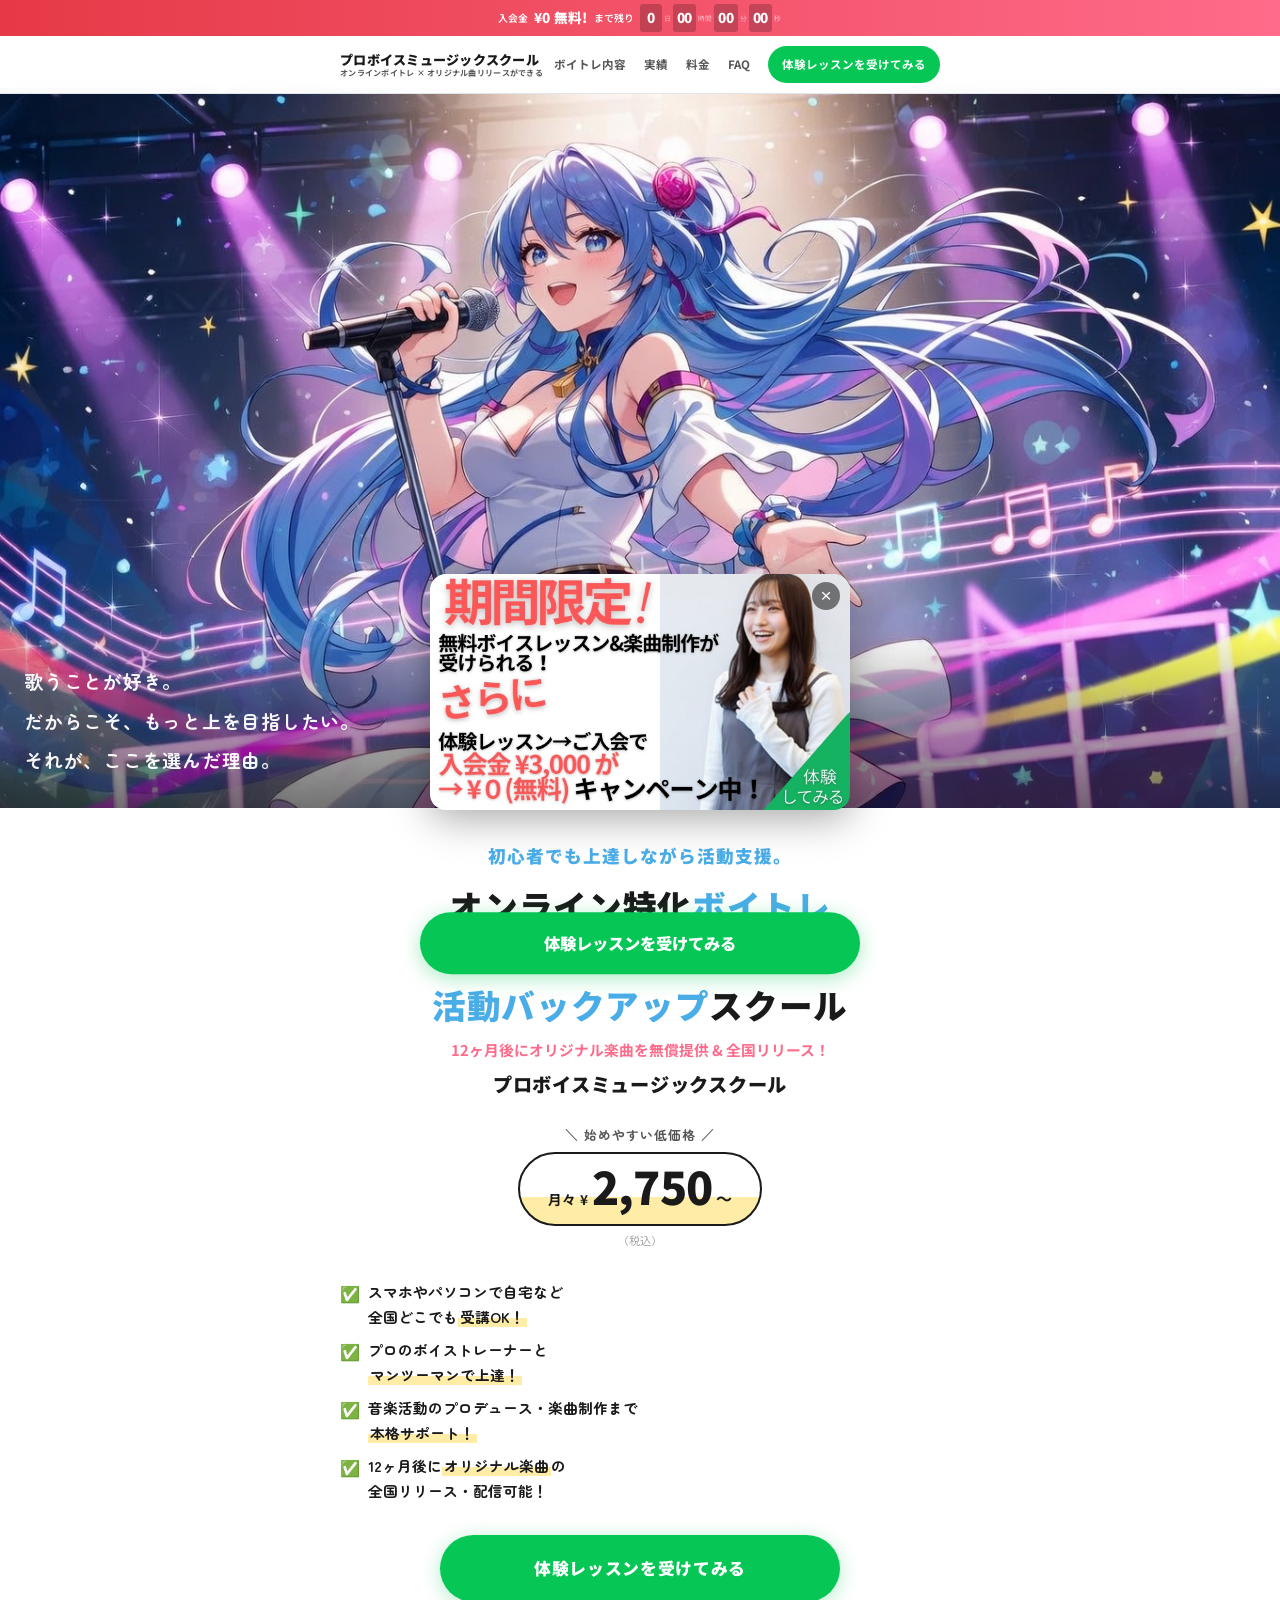
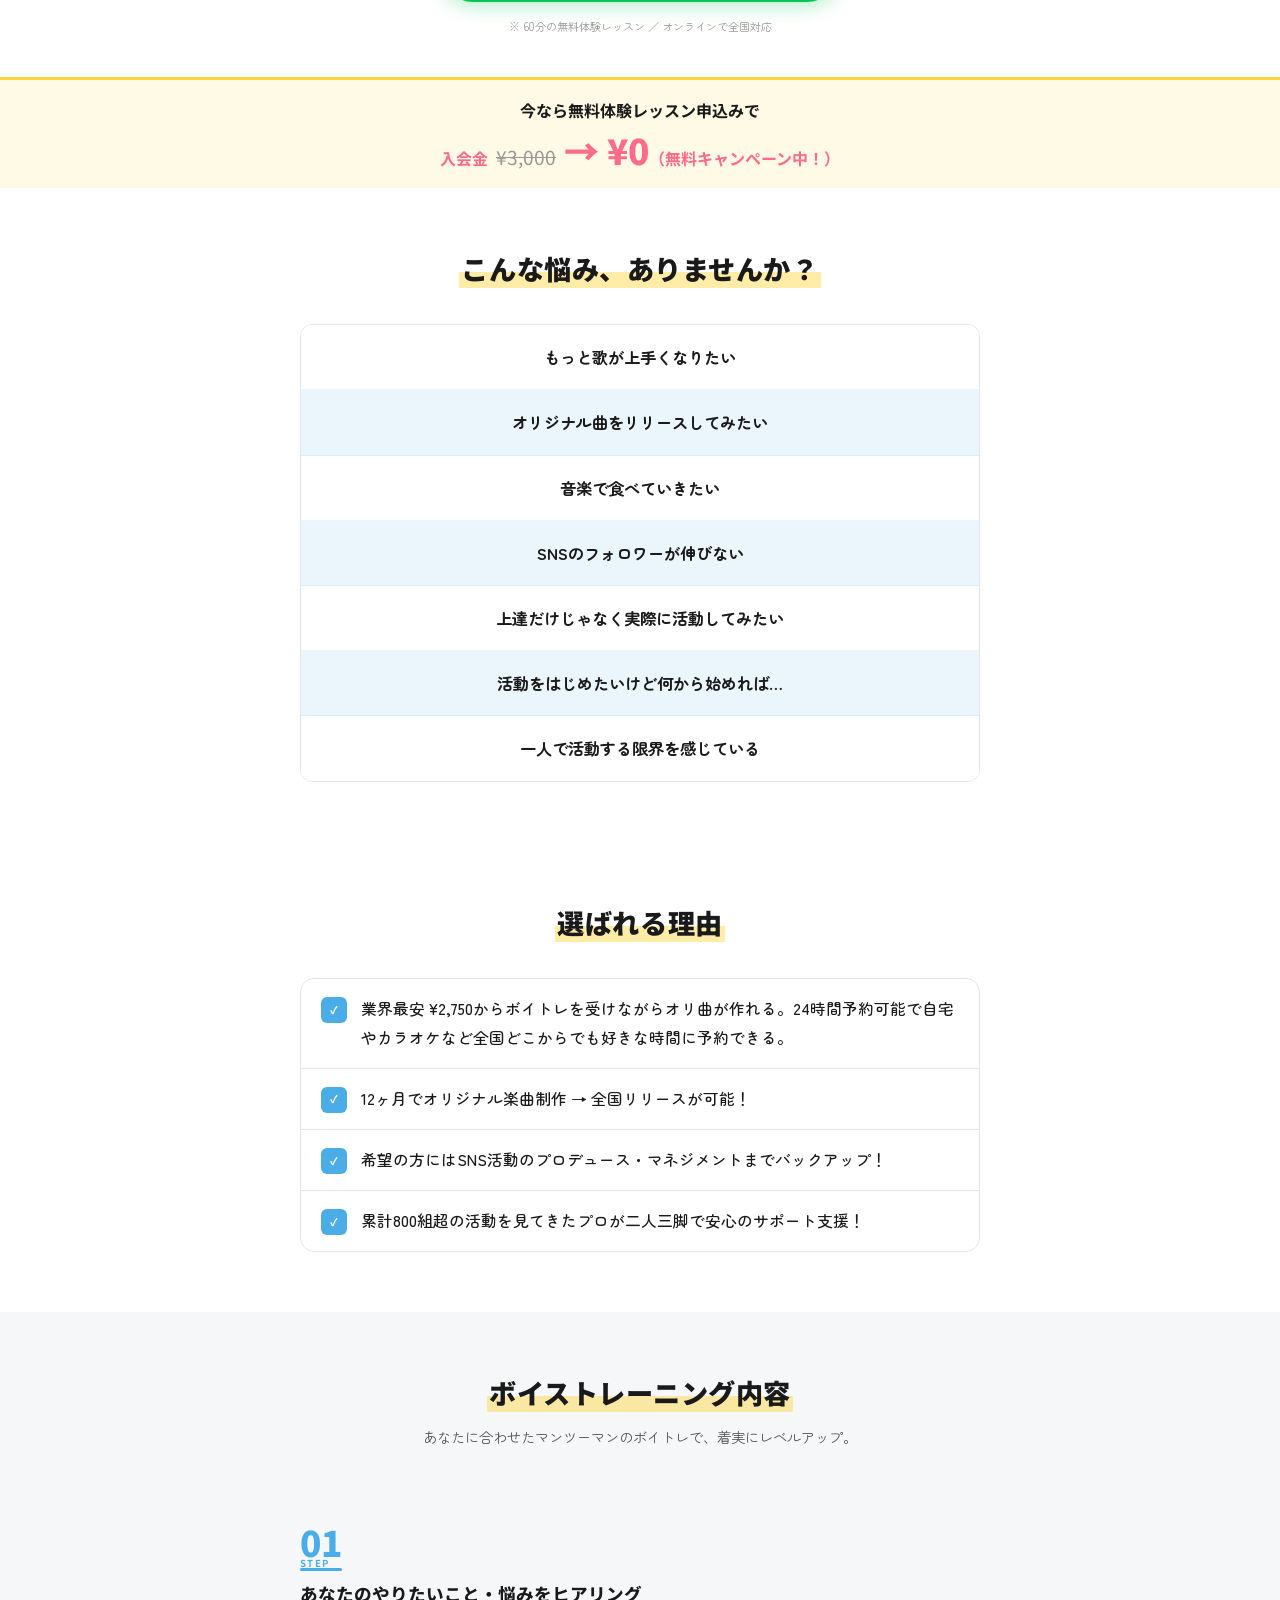
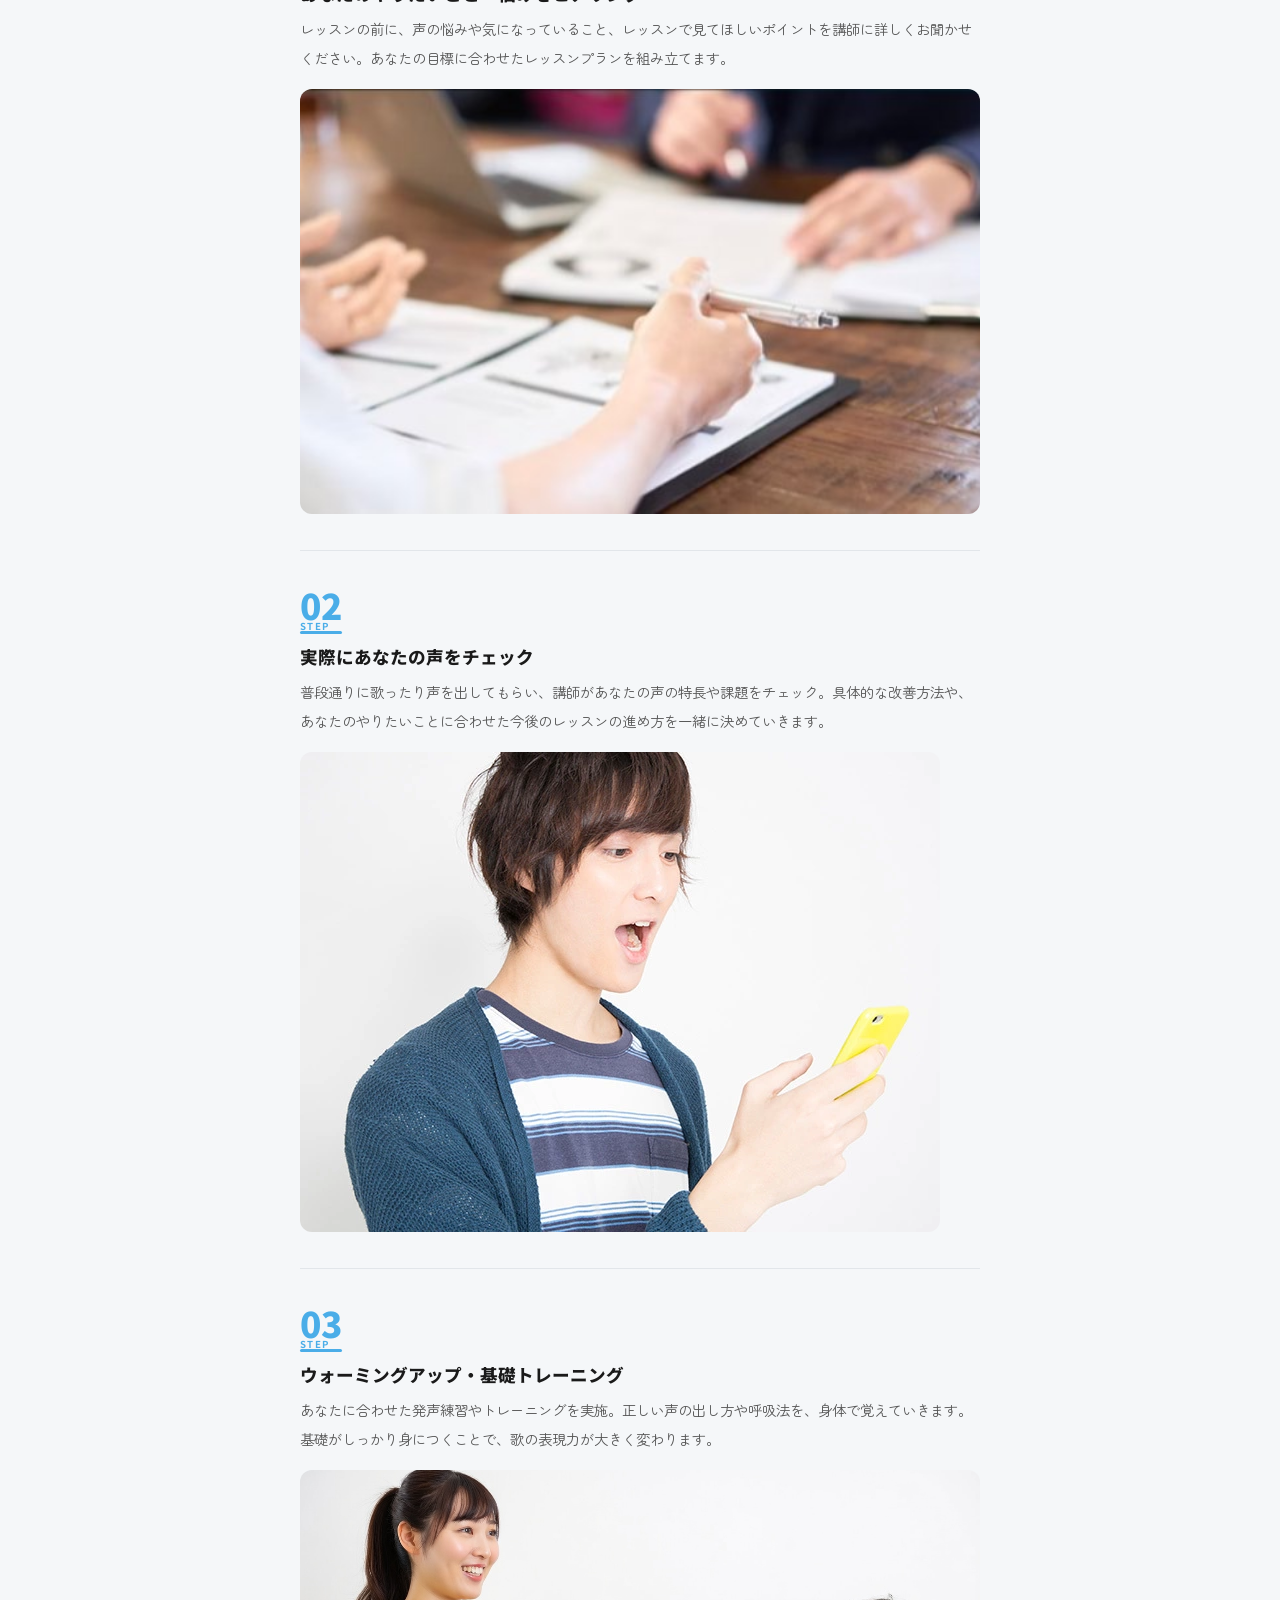
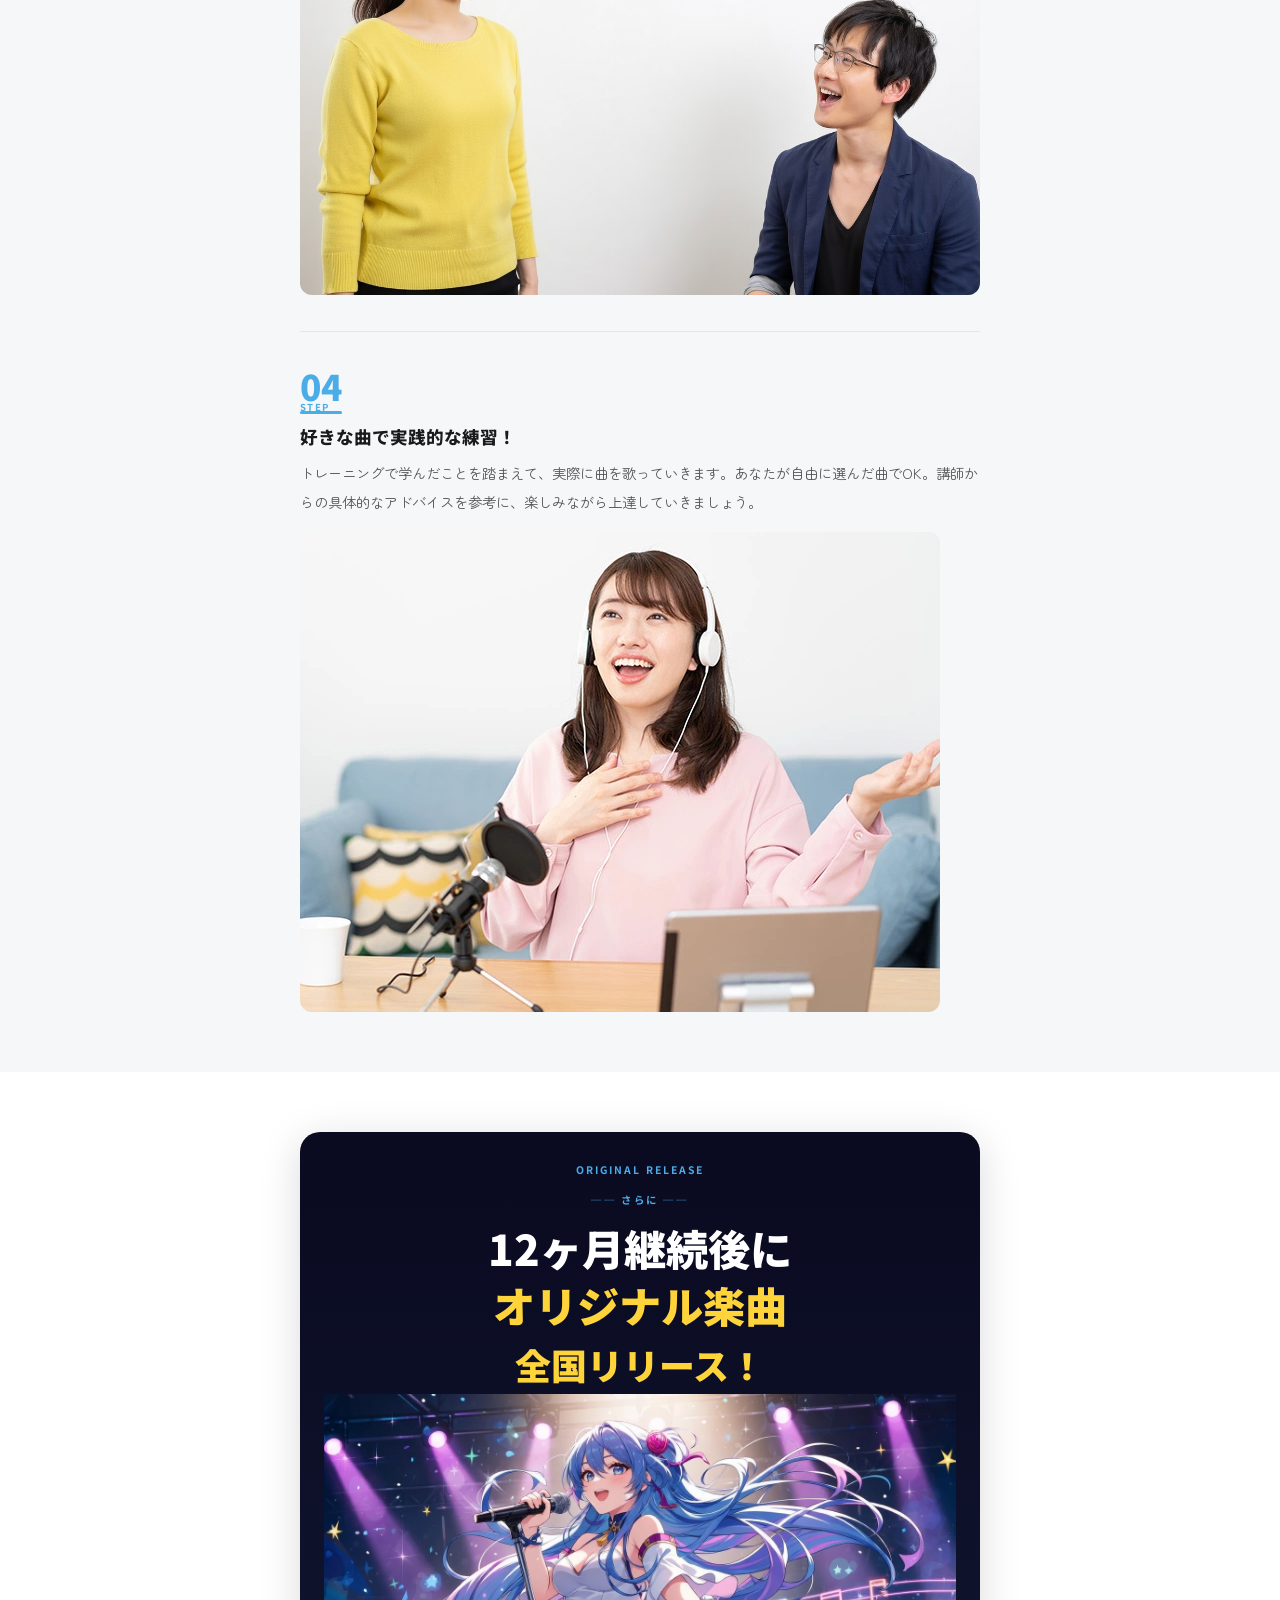
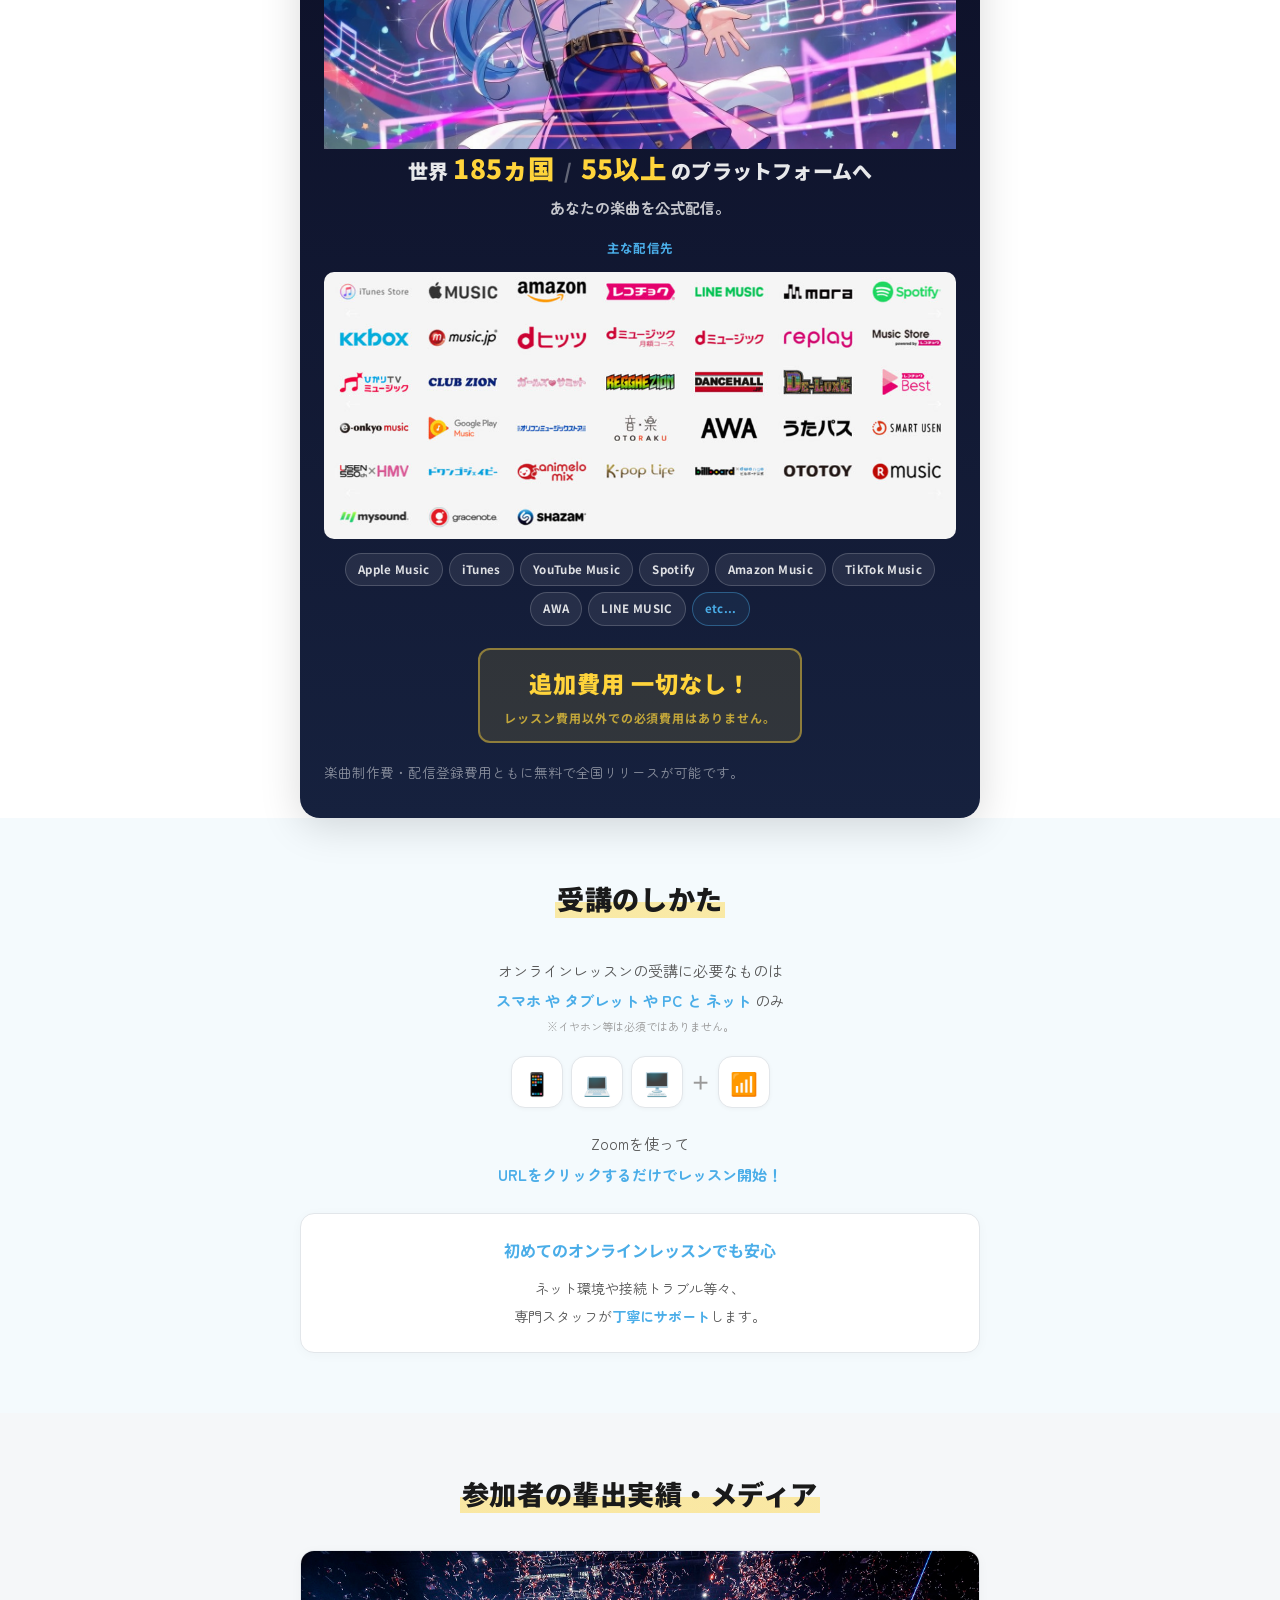
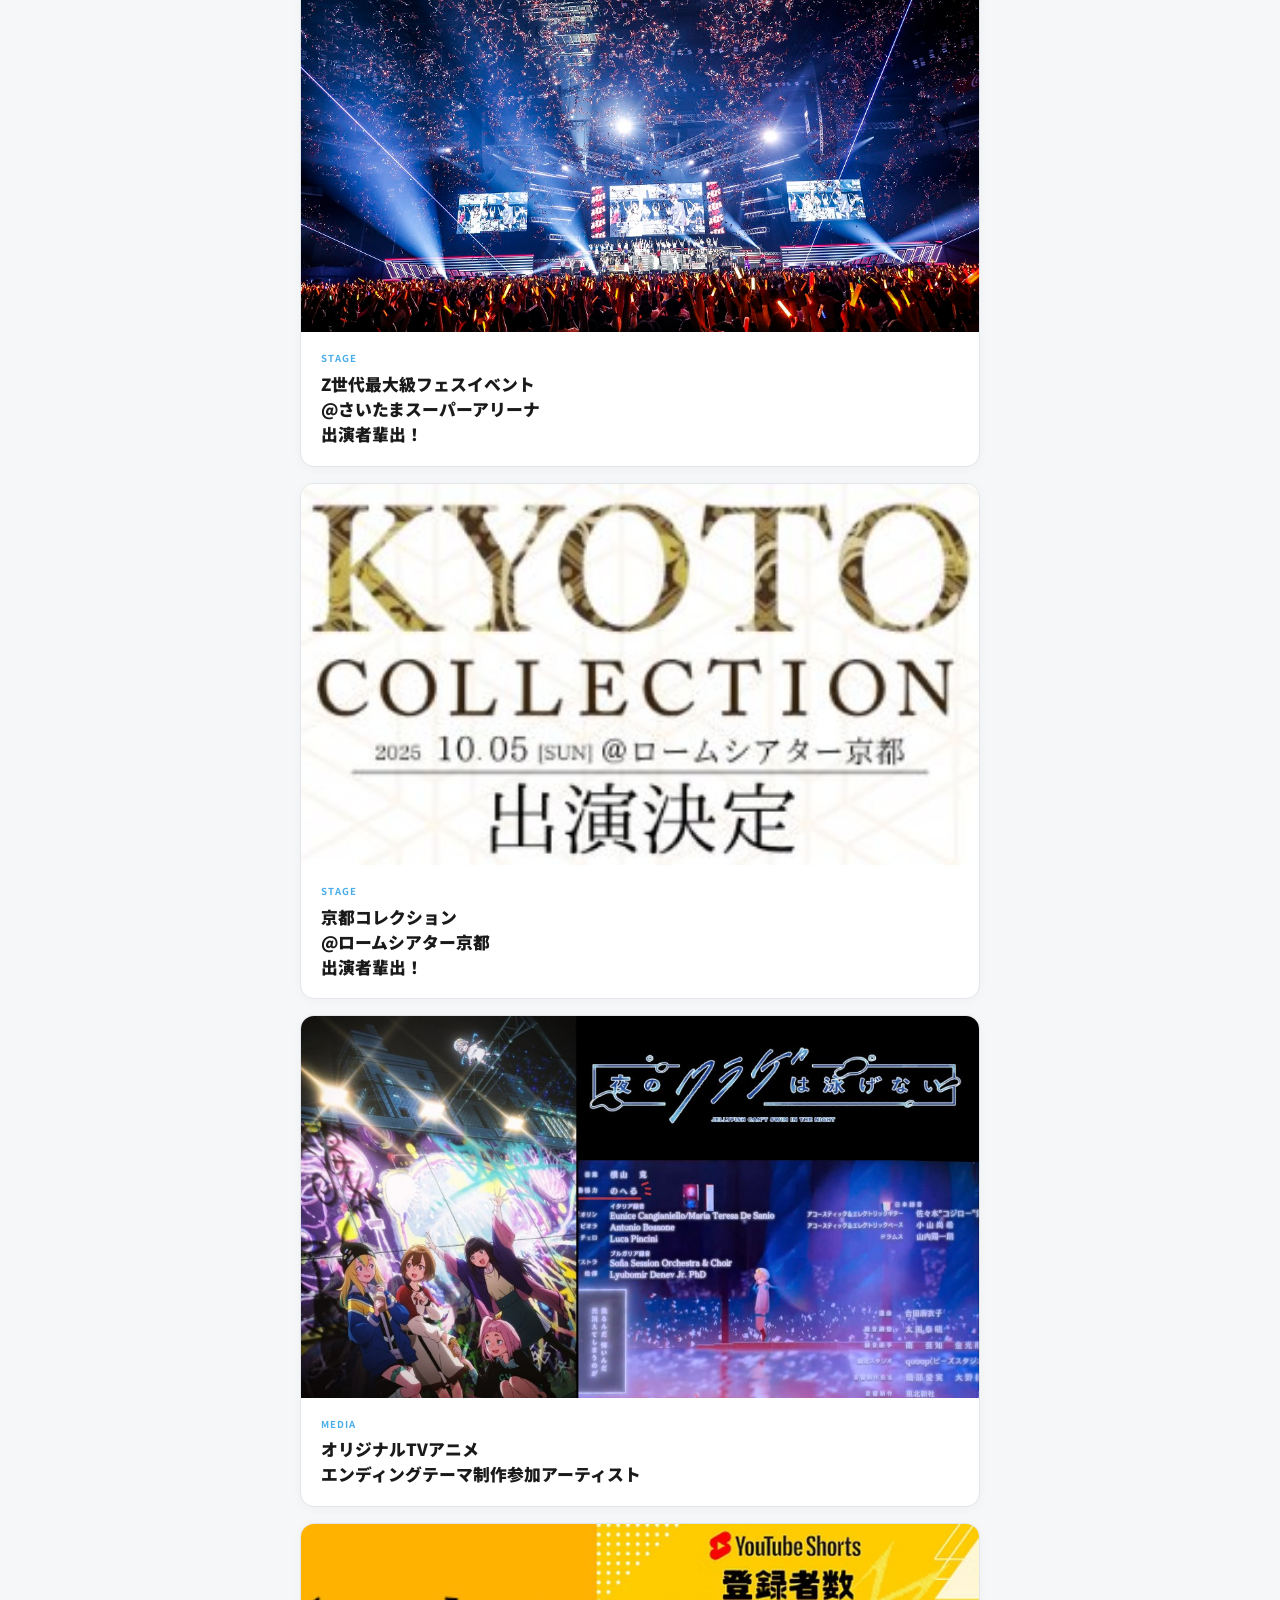
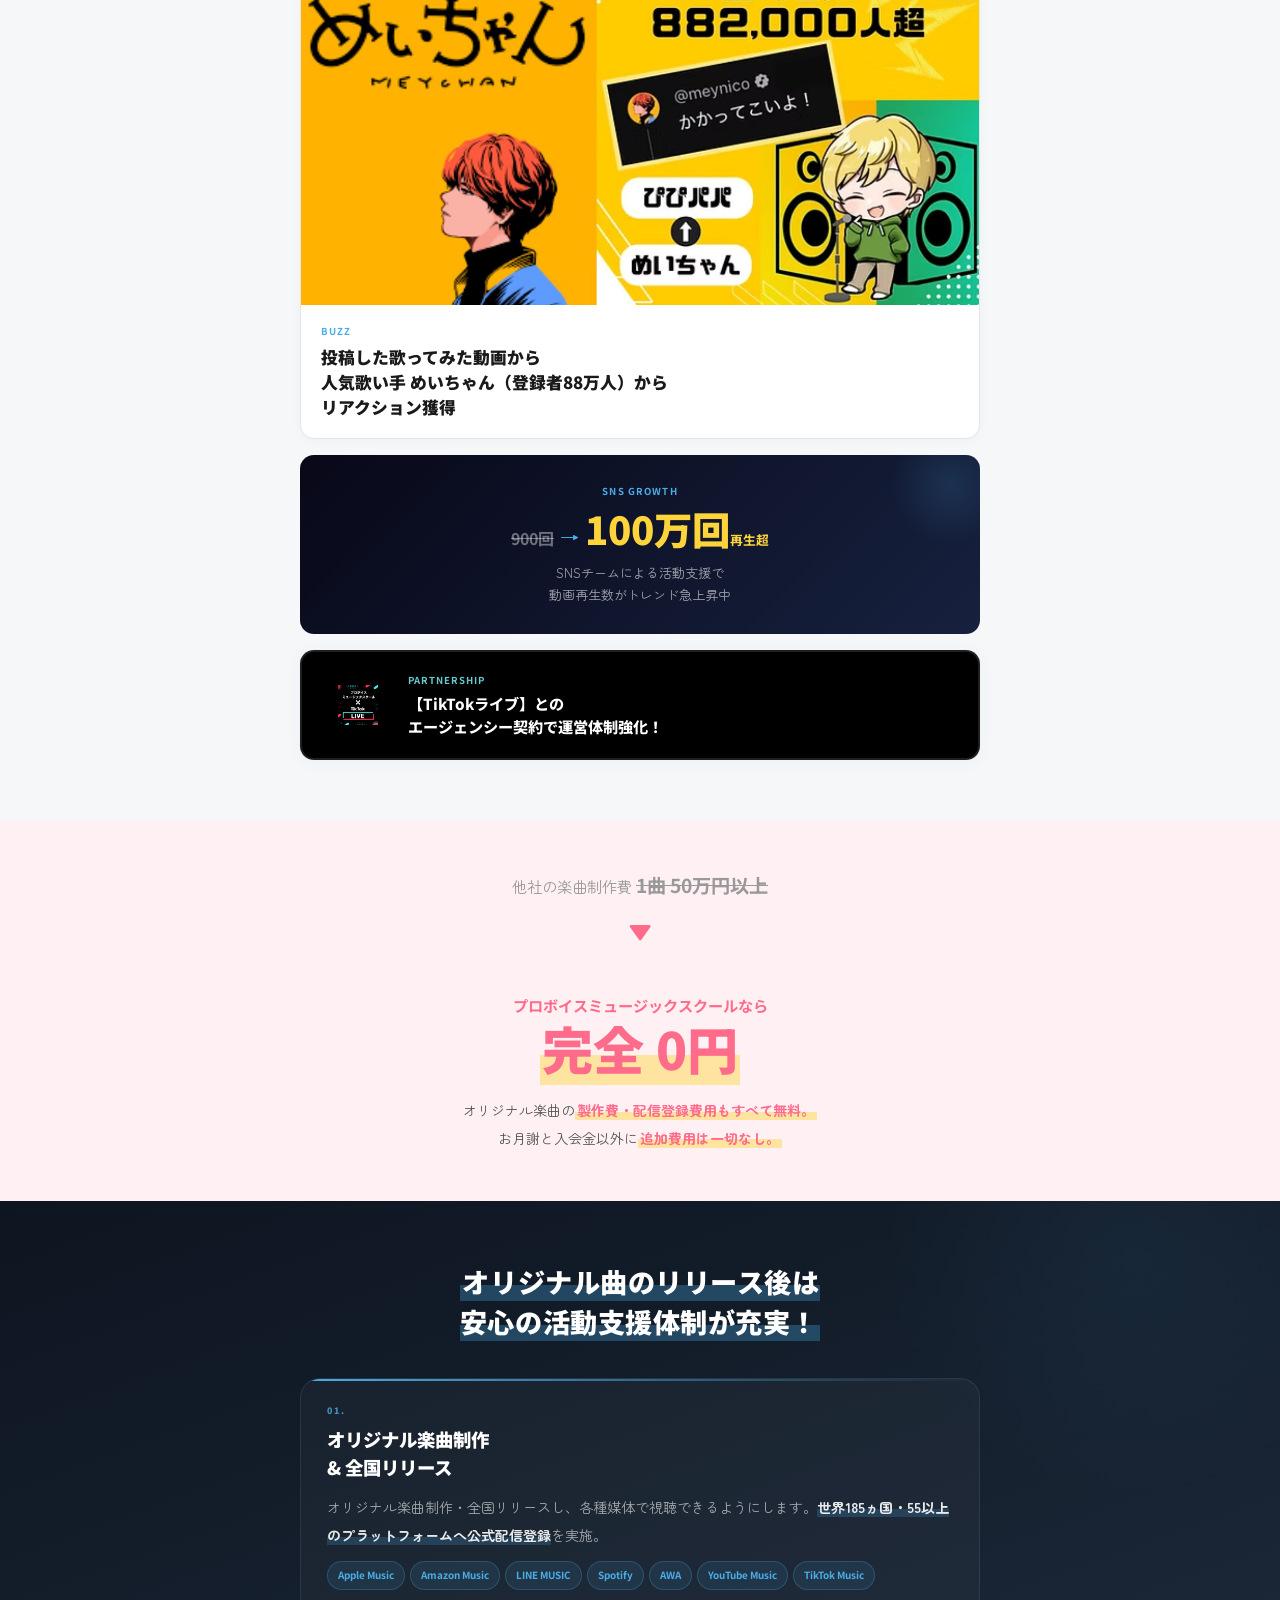
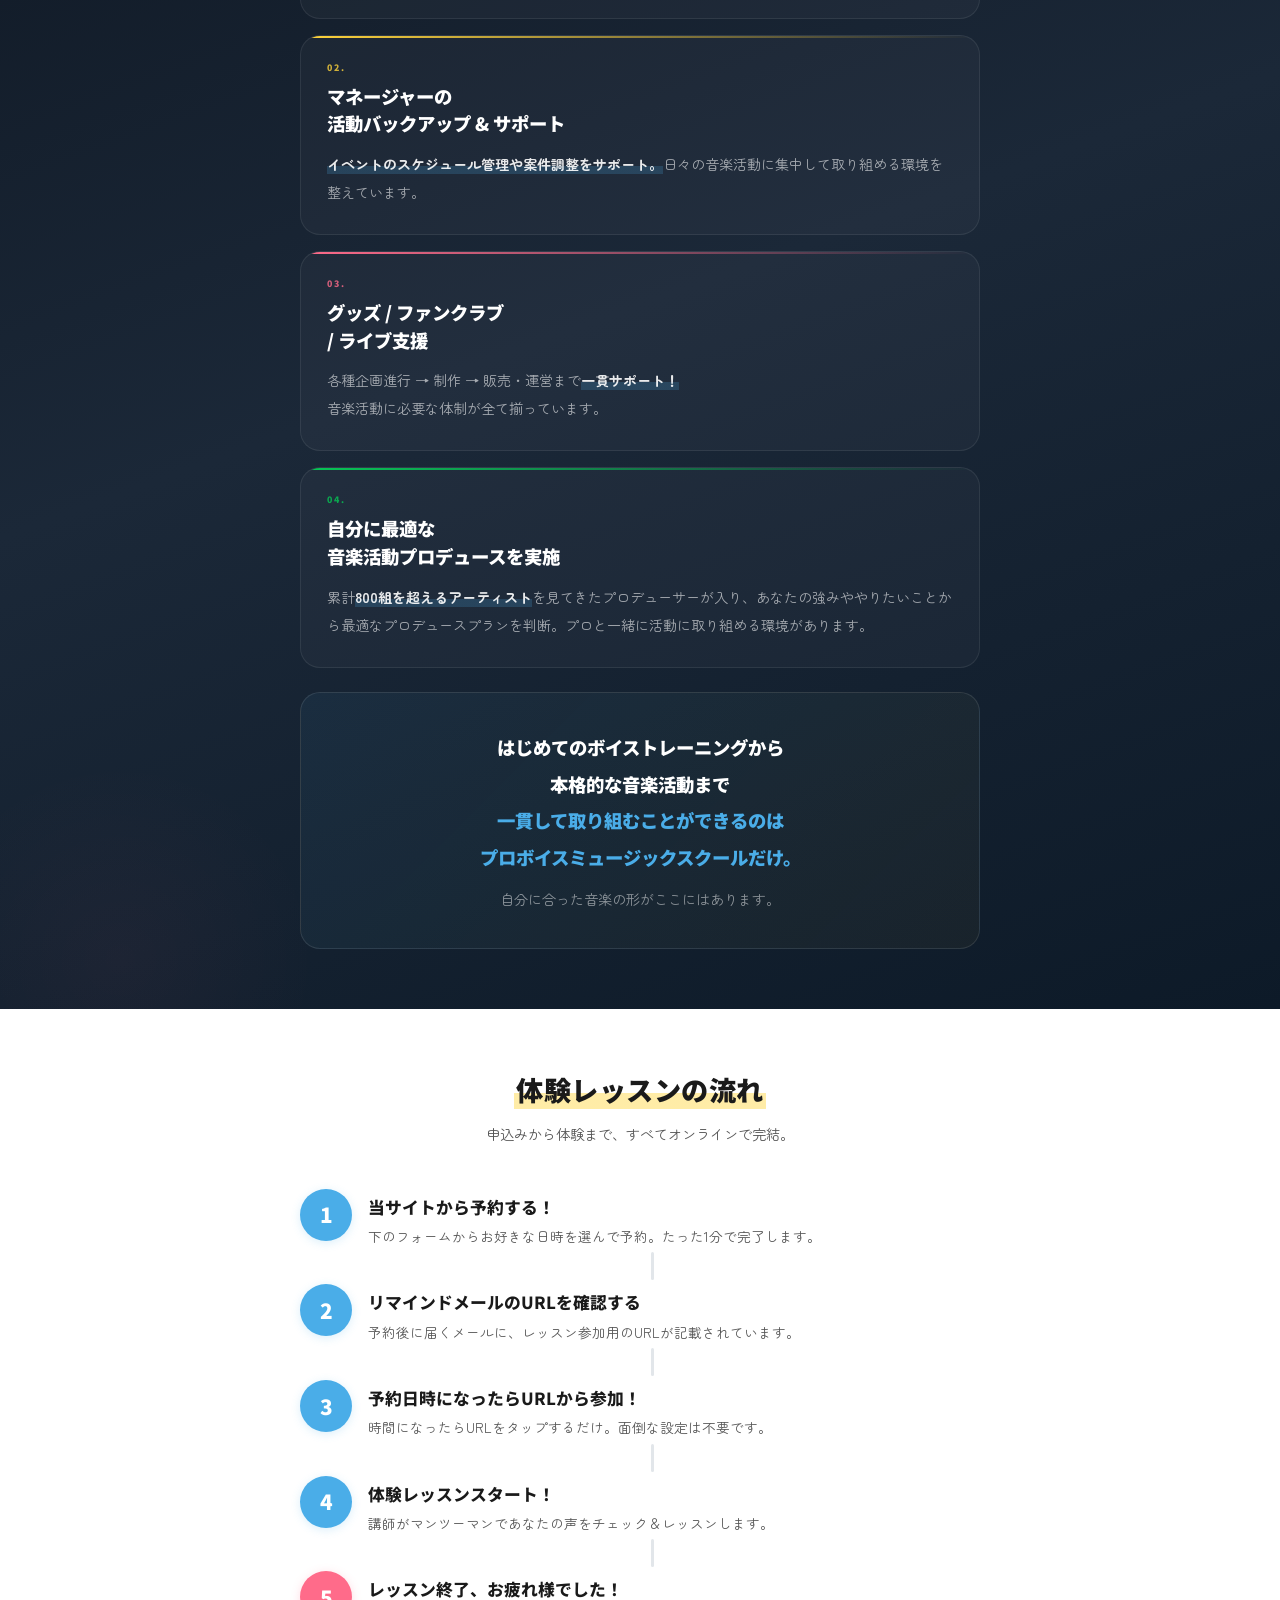
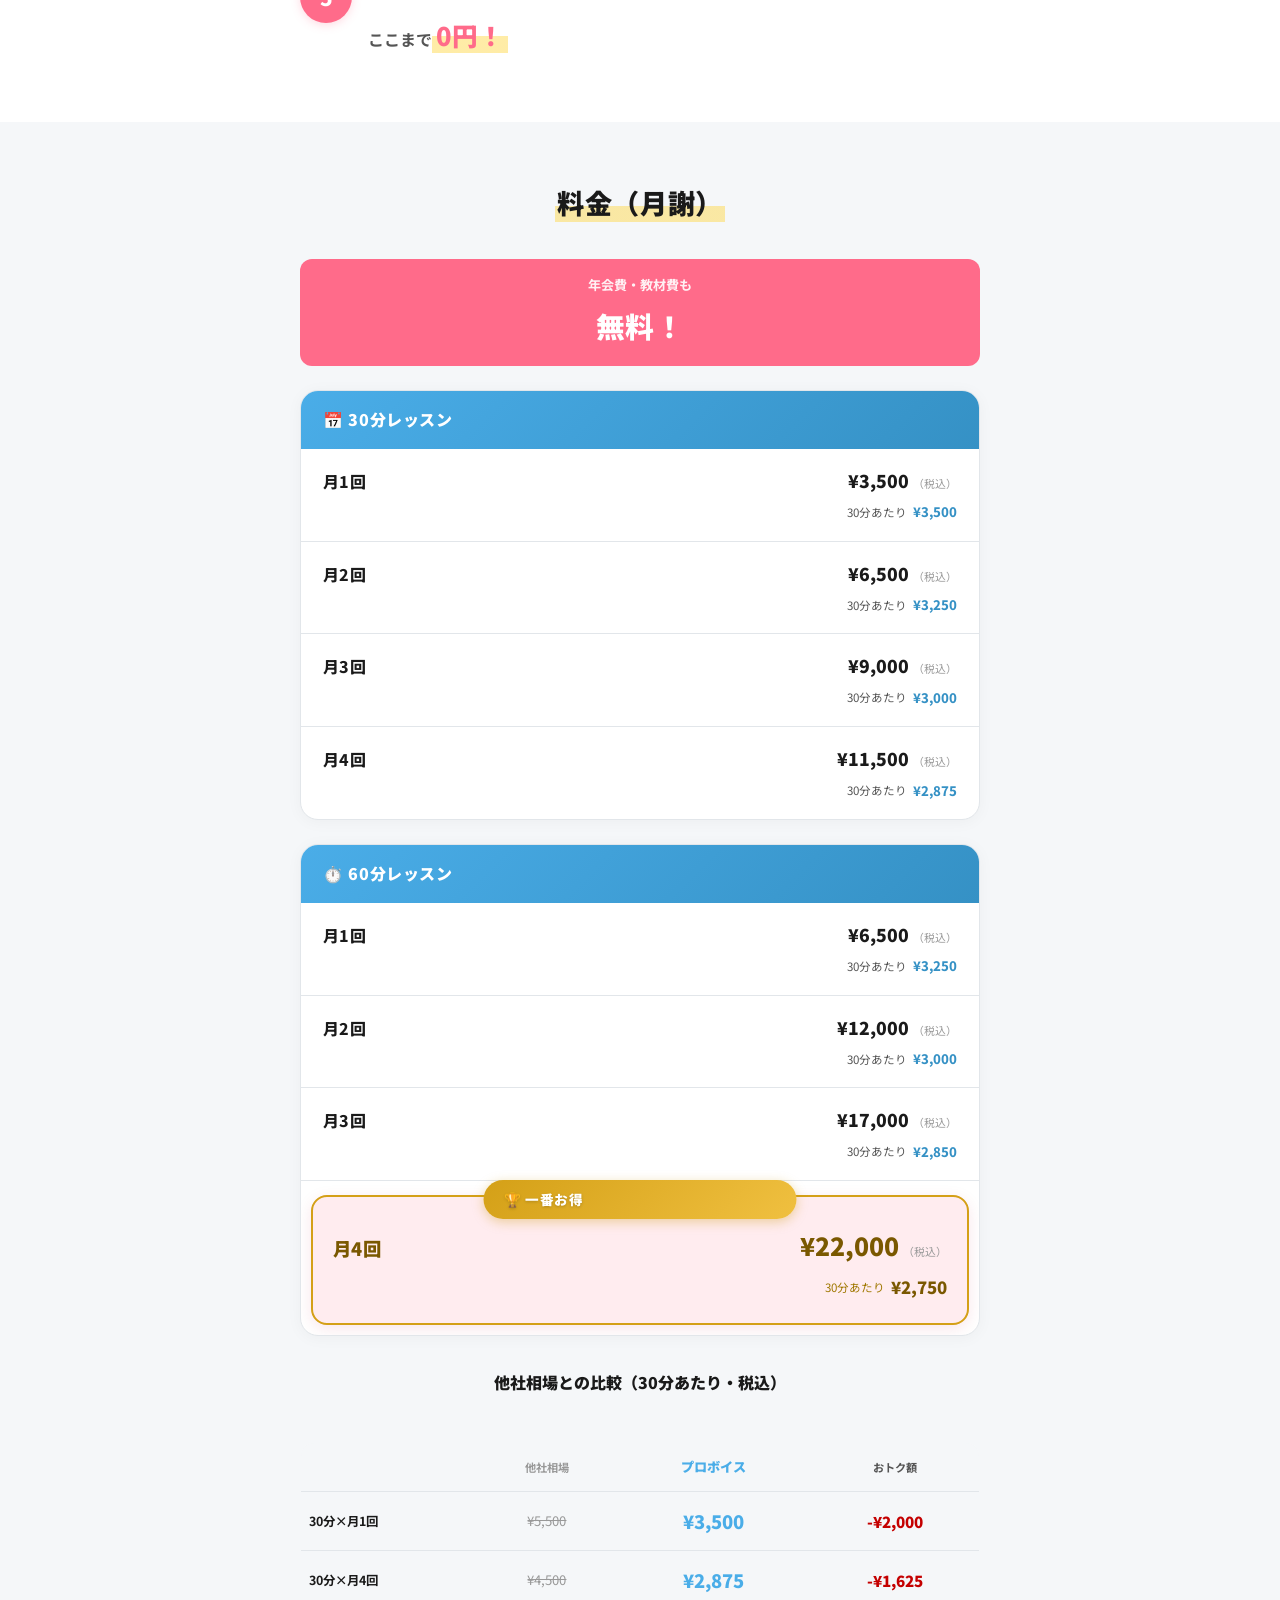
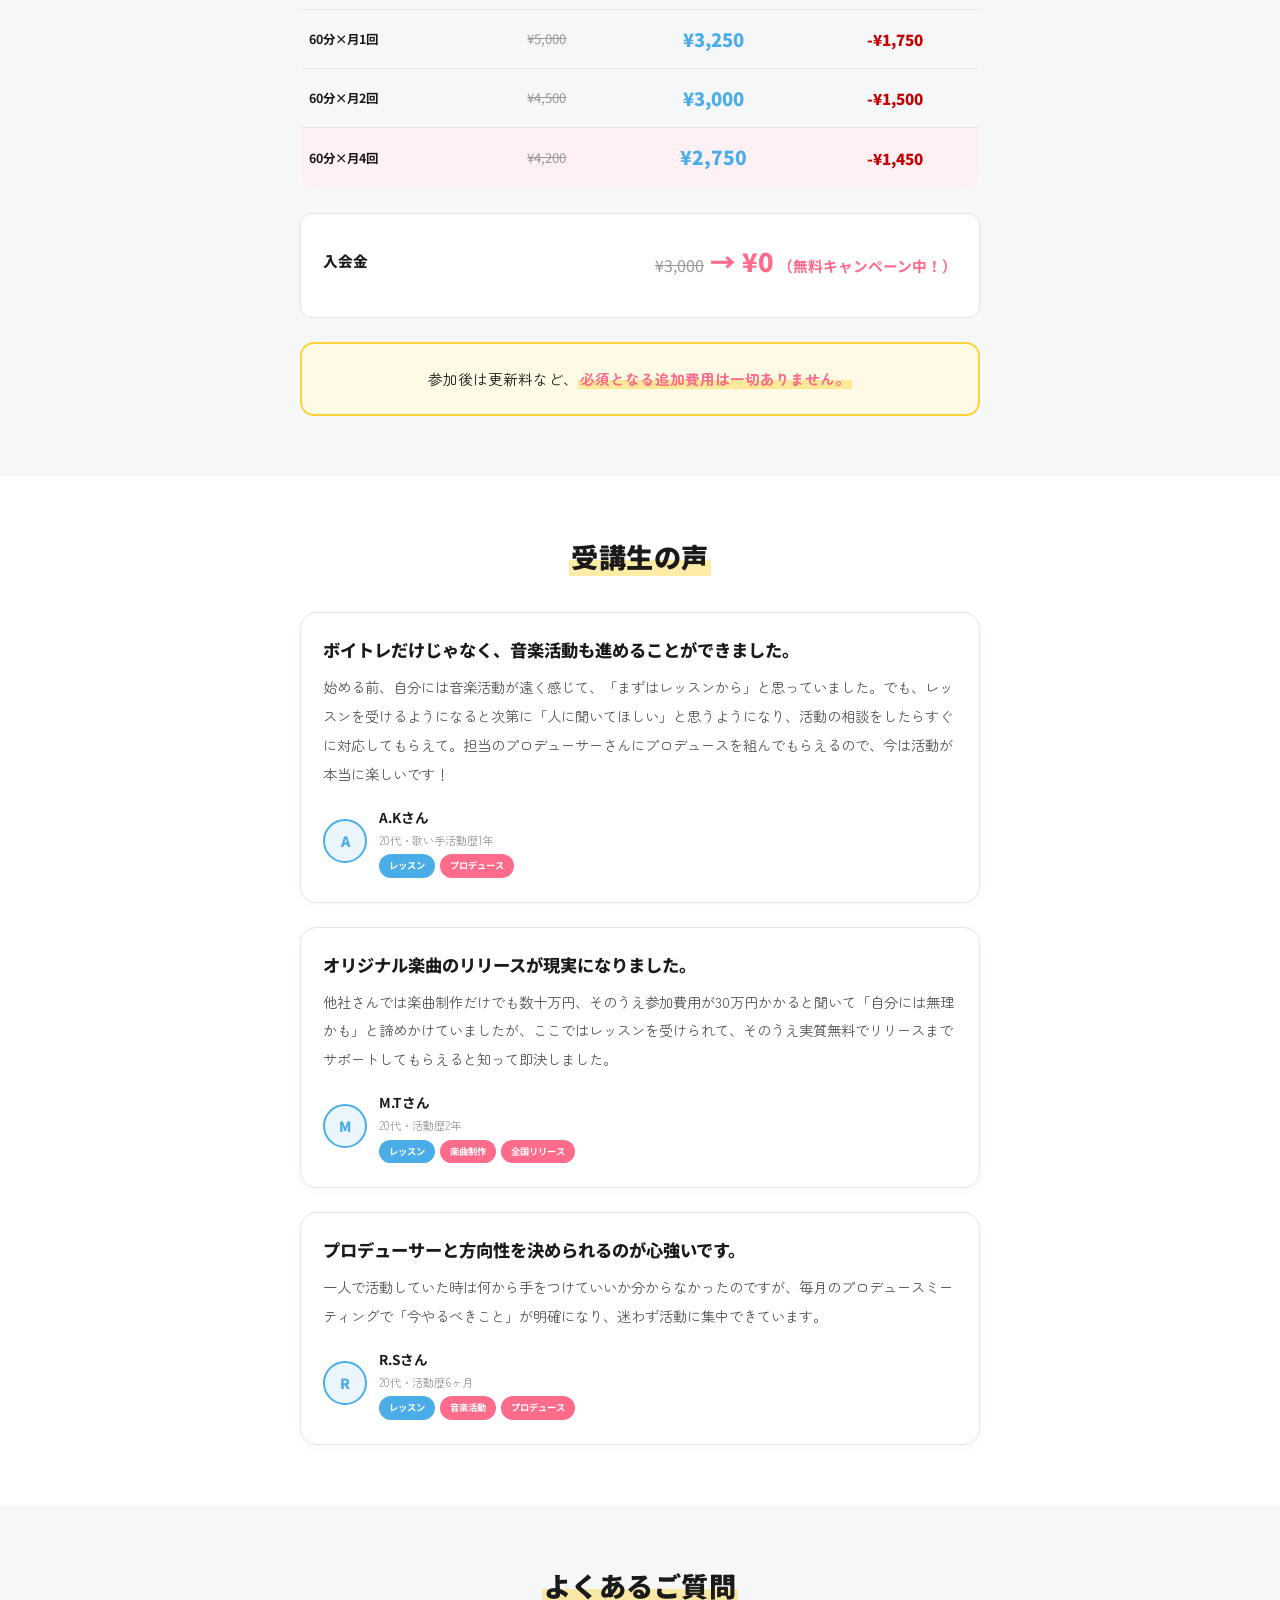
==== index.html @ def2baf7 "Merge remote-tracking branch 'origin/codex/refactor-seo-elements-in-index.html'" ====
<!DOCTYPE html>
<html lang="ja">
<head>
<meta charset="UTF-8">
<meta name="viewport" content="width=device-width, initial-scale=1.0">
<title>安心のオンライン特化ボイトレ｜プロボイスミュージックスクール【業界最安2,750円〜・無料オリジナル楽曲リリース】</title>
<meta name="description" content="業界最安 ¥2,750からボイトレを受けながらオリ曲が作れる。24時間予約可能で自宅やカラオケなど全国どこからでも好きな時間に予約できる。">
<link rel="canonical" href="https://www.provoicemusicschool.com/">
<link rel="icon" href="img/favicon.svg" type="image/svg+xml">
<meta property="og:type" content="website">
<meta property="og:locale" content="ja_JP">
<meta property="og:site_name" content="プロボイスミュージックスクール">
<meta property="og:title" content="安心のオンライン特化ボイトレスクール｜プロボイスミュージックスクール">
<meta property="og:description" content="業界最安の2,750円〜・入会金0円。今ならオリジナル楽曲を世界185ヵ国へ配信可能。初心者からプロ志向まで対応するボイトレスクール。">
<meta property="og:url" content="https://www.provoicemusicschool.com/">
<meta property="og:image" content="https://www.provoicemusicschool.com/img/hero.jpg">
<meta property="og:image:alt" content="プロボイスミュージックスクールのオンラインレッスン紹介画像">
<meta name="twitter:card" content="summary_large_image">
<meta name="twitter:title" content="安心のオンライン特化ボイトレスクール｜プロボイスミュージックスクール">
<meta name="twitter:description" content="業界最安の2,750円〜・入会金0円。今ならオリジナル楽曲を世界185ヵ国へ配信可能。初心者からプロ志向まで対応するボイトレスクール。">
<meta name="twitter:image" content="https://www.provoicemusicschool.com/img/hero.jpg">
<script type="application/ld+json">{"@context":"https://schema.org","@type":"MusicSchool","name":"プロボイスミュージックスクール","url":"https://www.provoicemusicschool.com/","description":"全国どこからでも受講できるオンライン特化型ボイトレ・ミュージックスクール。","areaServed":"JP","inLanguage":"ja","offers":{"@type":"Offer","price":"2750","priceCurrency":"JPY"}}</script>
<link rel="preconnect" href="https://fonts.googleapis.com">
<link rel="preconnect" href="https://fonts.gstatic.com" crossorigin>
<link href="https://fonts.googleapis.com/css2?family=Noto+Sans+JP:wght@400;500;700;900&family=Zen+Maru+Gothic:wght@400;500;700;900&display=swap" rel="stylesheet">
<link rel="stylesheet" href="css/style.css">
<!-- Google tag (gtag.js) -->
<script async src="https://www.googletagmanager.com/gtag/js?id=AW-18072521835"></script>
<script>
  window.dataLayer = window.dataLayer || [];
  function gtag(){dataLayer.push(arguments);}
  gtag('js', new Date());
  gtag('config', 'AW-18072521835');
  gtag('config', 'G-NZ80MQDYLY');
</script>
</head>
<body>

<!-- Countdown -->
<div class="cd" id="cdBar">
  <span class="cd-label">入会金</span>
  <span class="cd-free">¥0 無料!</span>
  <span class="cd-label">まで残り</span>
  <div class="cd-nums">
    <span class="cd-n" id="cdD">--</span><span class="cd-u">日</span>
    <span class="cd-n" id="cdH">--</span><span class="cd-u">時間</span>
    <span class="cd-n" id="cdM">--</span><span class="cd-u">分</span>
    <span class="cd-n" id="cdS">--</span><span class="cd-u">秒</span>
  </div>
</div>

<header class="hd" id="hd">
  <div class="hd-in">
    <a href="#" class="logo">プロボイスミュージックスクール<small><strong>オンラインボイトレ × オリジナル曲リリースができる</strong></small></a>
    <!-- PC nav -->
    <nav class="pc-nav">
      <a href="#voicetraining">ボイトレ内容</a>
      <a href="#achievements">実績</a>
      <a href="#pricing">料金</a>
      <a href="#faq">FAQ</a>
      <a href="#contact" class="hd-cta">体験レッスンを受けてみる</a>
    </nav>
    <!-- Hamburger -->
    <button class="hb-btn" id="hbBtn" aria-label="メニュー">
      <span></span><span></span><span></span>
    </button>
  </div>
  <!-- SP nav drawer -->
  <div class="sp-nav" id="spNav">
    <a href="#voicetraining" class="sp-nav-item">🎤 ボイトレ内容</a>
    <a href="#achievements" class="sp-nav-item">🏆 輩出実績</a>
    <a href="#pricing" class="sp-nav-item">💴 料金プラン</a>
    <a href="#voices" class="sp-nav-item">💬 受講生の声</a>
    <a href="#faq" class="sp-nav-item">❓ よくある質問</a>
    <a href="contact.html" class="sp-nav-item">📩 お問い合わせ</a>
    <a href="#contact" class="sp-nav-cta">体験レッスンを受けてみる →</a>
  </div>
</header>
<div class="sp-nav-overlay" id="spNavOverlay"></div>

<!-- Hero -->
<section class="hero"><div class="hero-img" style="border-radius:0;"><img src="[data-uri]" alt="プロボイスミュージックスクール" style="width:100%;height:100%;object-fit:cover;font-size:23px"><div class="hero-img-ov"><p><b>歌うことが好き。<br>だからこそ、もっと上を目指したい。<br>それが、ここを選んだ理由。</b></p></div></div><div class="hero-body"><div class="hero-tag">初心者でも上達しながら活動支援。</div><h1 style="line-height:1.6;">オンライン特化<em>ボイトレ</em><br><span style="display:block;font-size:.85em;letter-spacing:.1em;">×</span><em>活動バックアップ</em>スクール</h1><p class="hero-sub-catch">12ヶ月後にオリジナル楽曲を無償提供 &amp; 全国リリース！</p><p class="hero-name">プロボイスミュージックスクール</p><p class="hero-pi">＼ 始めやすい低価格 ／</p><div class="hero-pb"><span class="hero-pl">月々</span><span class="hero-pl">¥</span><span class="hero-pn">2,750</span><span class="hero-ps">〜</span></div><p class="hero-pnote">（税込）</p><div class="hero-merits"><div class="hero-m"><span class="hero-mi">✅</span><span>スマホやパソコンで自宅など<br>全国どこでも<span class="ylm">受講OK！</span></span></div><div class="hero-m"><span class="hero-mi">✅</span><span>プロのボイストレーナーと<br><span class="ylm">マンツーマンで上達！</span></span></div><div class="hero-m"><span class="hero-mi">✅</span><span>音楽活動のプロデュース・楽曲制作まで<br><span class="ylm">本格サポート！</span></span></div><div class="hero-m"><span class="hero-mi">✅</span><span>12ヶ月後に<span class="ylm">オリジナル楽曲</span>の<br>全国リリース・配信可能！</span></div></div><a href="#contact" class="btn btn-float">体験レッスンを受けてみる</a><p class="hero-note">※ 60分の無料体験レッスン ／ オンラインで全国対応</p></div></section>

<div class="camp"><div class="camp-main">今なら無料体験レッスン申込みで</div><div class="camp-free"><small>入会金</small> <s style="font-size:1.2rem;font-weight:400;color:#999;">¥3,000</s> → ¥0<small>（無料キャンペーン中！）</small></div></div>

<!-- Pain -->
<section class="sec"><div class="c"><div class="sec-hd"><h2 class="sec-t"><span class="hl">こんな悩み、ありませんか？</span></h2></div><div class="pain rev"><div class="pain-i">もっと歌が上手くなりたい</div><div class="pain-i">オリジナル曲をリリースしてみたい</div><div class="pain-i">音楽で食べていきたい</div><div class="pain-i">SNSのフォロワーが伸びない</div><div class="pain-i">上達だけじゃなく実際に活動してみたい</div><div class="pain-i">活動をはじめたいけど何から始めれば…</div><div class="pain-i">一人で活動する限界を感じている</div></div></div></section>

<!-- 選ばれる理由 -->
<section class="sec"><div class="c"><div class="sec-hd"><h2 class="sec-t"><span class="hl">選ばれる理由</span></h2></div><div class="rl rev"><div class="ri"><div class="rc">✓</div>業界最安 ¥2,750からボイトレを受けながらオリ曲が作れる。24時間予約可能で自宅やカラオケなど全国どこからでも好きな時間に予約できる。</div><div class="ri"><div class="rc">✓</div>12ヶ月でオリジナル楽曲制作 → 全国リリースが可能！</div><div class="ri"><div class="rc">✓</div>希望の方にはSNS活動のプロデュース・マネジメントまでバックアップ！</div><div class="ri"><div class="rc">✓</div>累計800組超の活動を見てきたプロが二人三脚で安心のサポート支援！</div></div></div></section>

<!-- ボイトレSTEP -->
<section class="sec sec-gray" id="voicetraining"><div class="c"><div class="sec-hd"><h2 class="sec-t"><span class="hl">ボイストレーニング内容</span></h2><p class="sec-desc">あなたに合わせたマンツーマンのボイトレで、着実にレベルアップ。</p></div><div><div class="st-item rev"><div class="st-num">01<span>STEP</span></div><h3 class="st-t">あなたのやりたいこと・悩みをヒアリング</h3><p class="st-d">レッスンの前に、声の悩みや気になっていること、レッスンで見てほしいポイントを講師に詳しくお聞かせください。あなたの目標に合わせたレッスンプランを組み立てます。</p><img src="[data-uri]" alt="カウンセリング風景" class="st-ph" style="aspect-ratio:16/10;object-fit:cover;border-radius:12px;"></div><div class="st-item rev"><div class="st-num">02<span>STEP</span></div><h3 class="st-t">実際にあなたの声をチェック</h3><p class="st-d">普段通りに歌ったり声を出してもらい、講師があなたの声の特長や課題をチェック。具体的な改善方法や、あなたのやりたいことに合わせた今後のレッスンの進め方を一緒に決めていきます。</p><img src="[data-uri]" alt="ボイスチェック" class="st-ph" style="aspect-ratio:16/10;object-fit:cover;border-radius:12px;"></div><div class="st-item rev"><div class="st-num">03<span>STEP</span></div><h3 class="st-t">ウォーミングアップ・基礎トレーニング</h3><p class="st-d">あなたに合わせた発声練習やトレーニングを実施。正しい声の出し方や呼吸法を、身体で覚えていきます。基礎がしっかり身につくことで、歌の表現力が大きく変わります。</p><img src="[data-uri]" alt="発声トレーニング" class="st-ph" style="aspect-ratio:16/10;object-fit:cover;border-radius:12px;"></div><div class="st-item rev"><div class="st-num">04<span>STEP</span></div><h3 class="st-t">好きな曲で実践的な練習！</h3><p class="st-d">トレーニングで学んだことを踏まえて、実際に曲を歌っていきます。あなたが自由に選んだ曲でOK。講師からの具体的なアドバイスを参考に、楽しみながら上達していきましょう。</p><img src="[data-uri]" alt="実践レッスン" class="st-ph" style="aspect-ratio:16/10;object-fit:cover;border-radius:12px;"></div></div></div></section>

<!-- オリジナル楽曲リリース -->
<section class="sec" style="padding-bottom:0;">
<div class="c">
  <div class="release-box rev">
        <div class="release-body">
      <div class="dr-en">ORIGINAL RELEASE</div>
      <div style="font-family:var(--g);font-size:.65rem;font-weight:700;color:var(--sky);letter-spacing:.25em;margin-bottom:10px;">── さらに ──</div>
      <h2 class="release-h" style="font-size:clamp(1.94rem,6.5vw,2.64rem);line-height:1.35;margin-bottom:4px;">12ヶ月継続後に<br><em>オリジナル楽曲</em><br><em style="font-size:.85em;">全国リリース！</em></h2>
      <img src="[data-uri]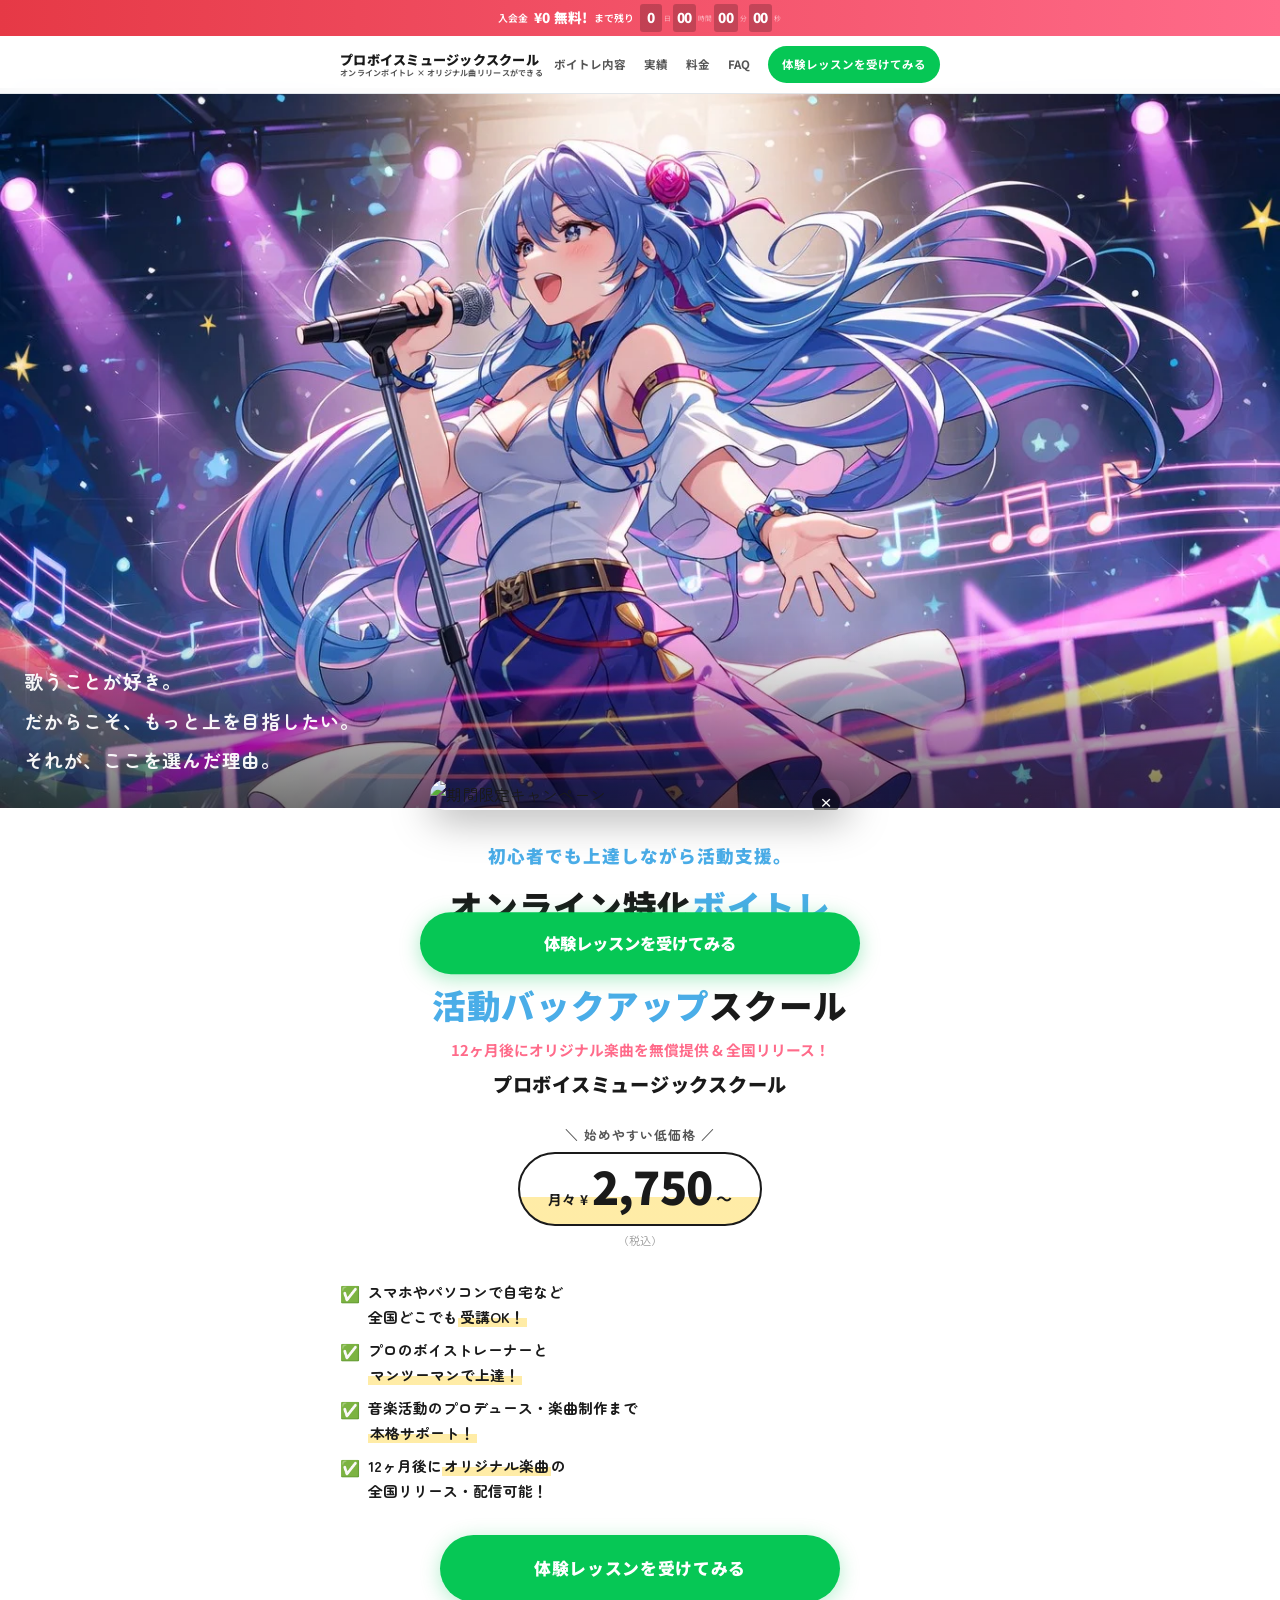
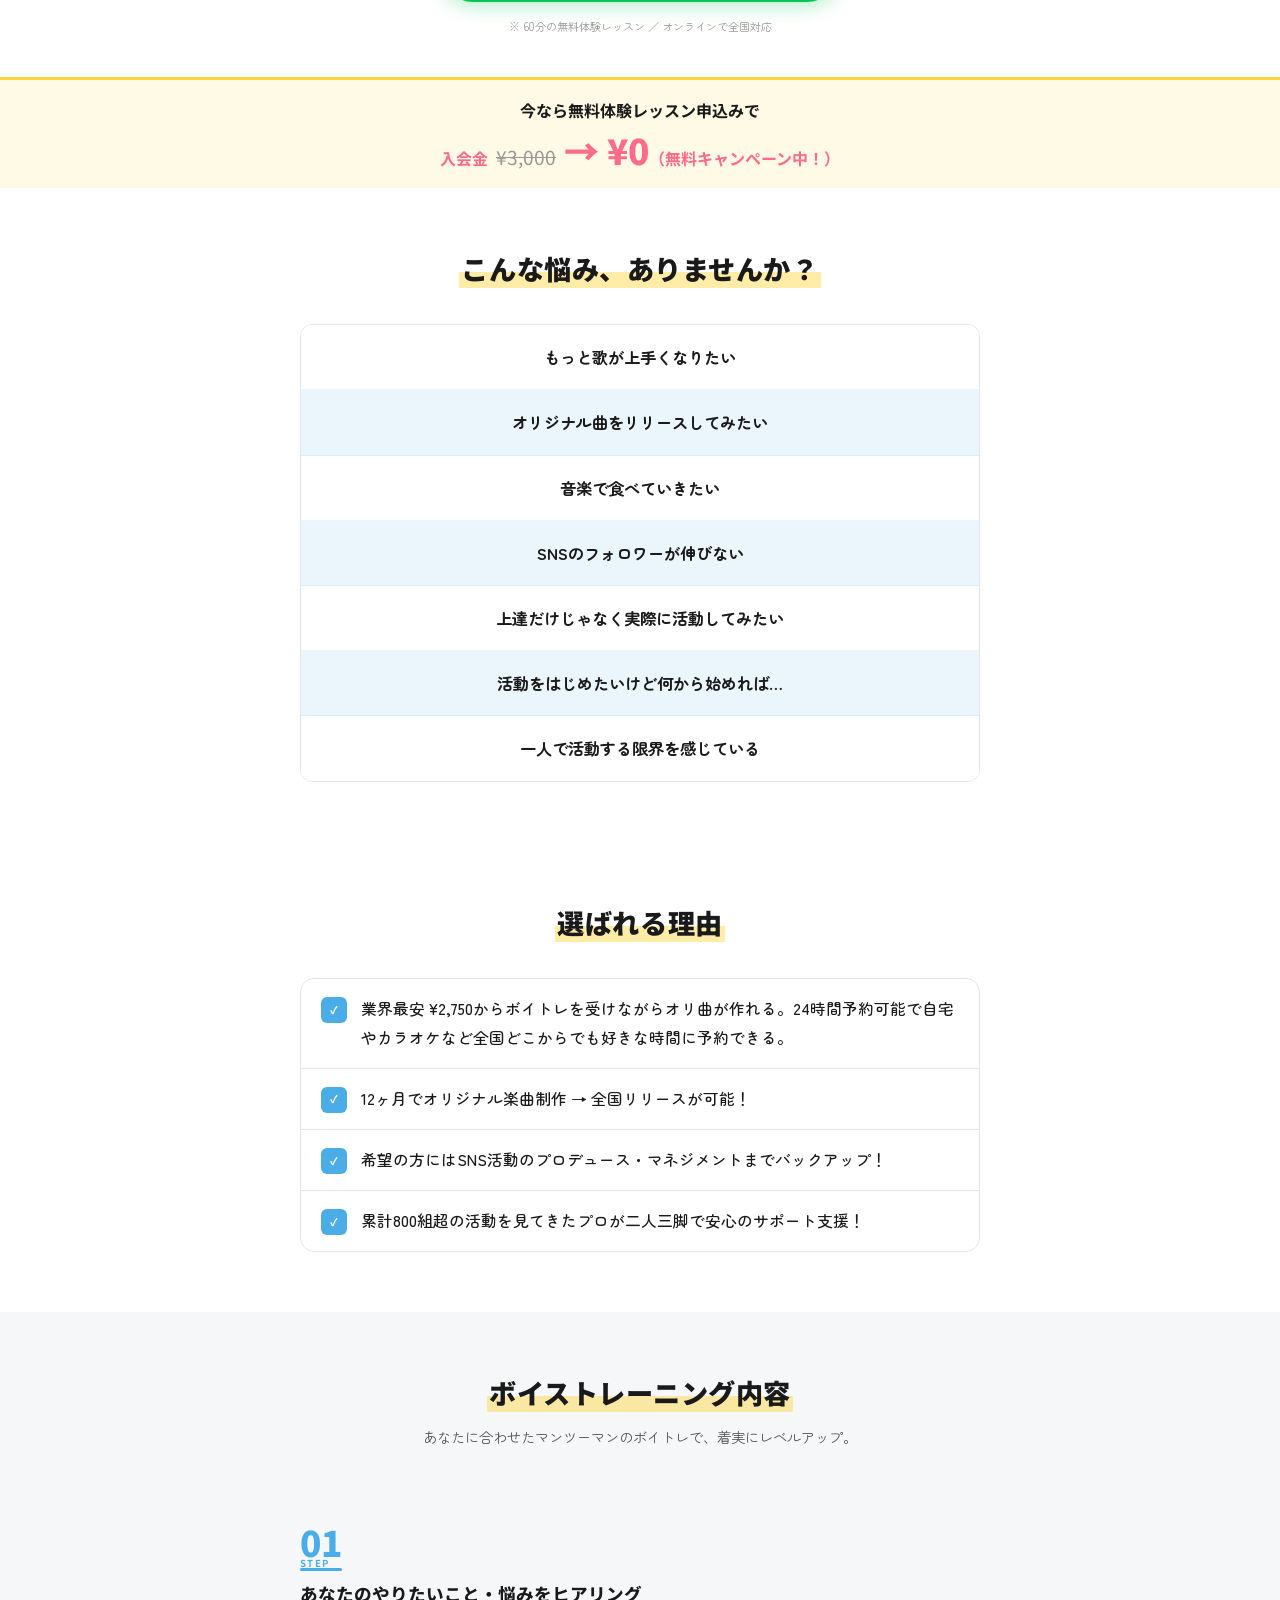
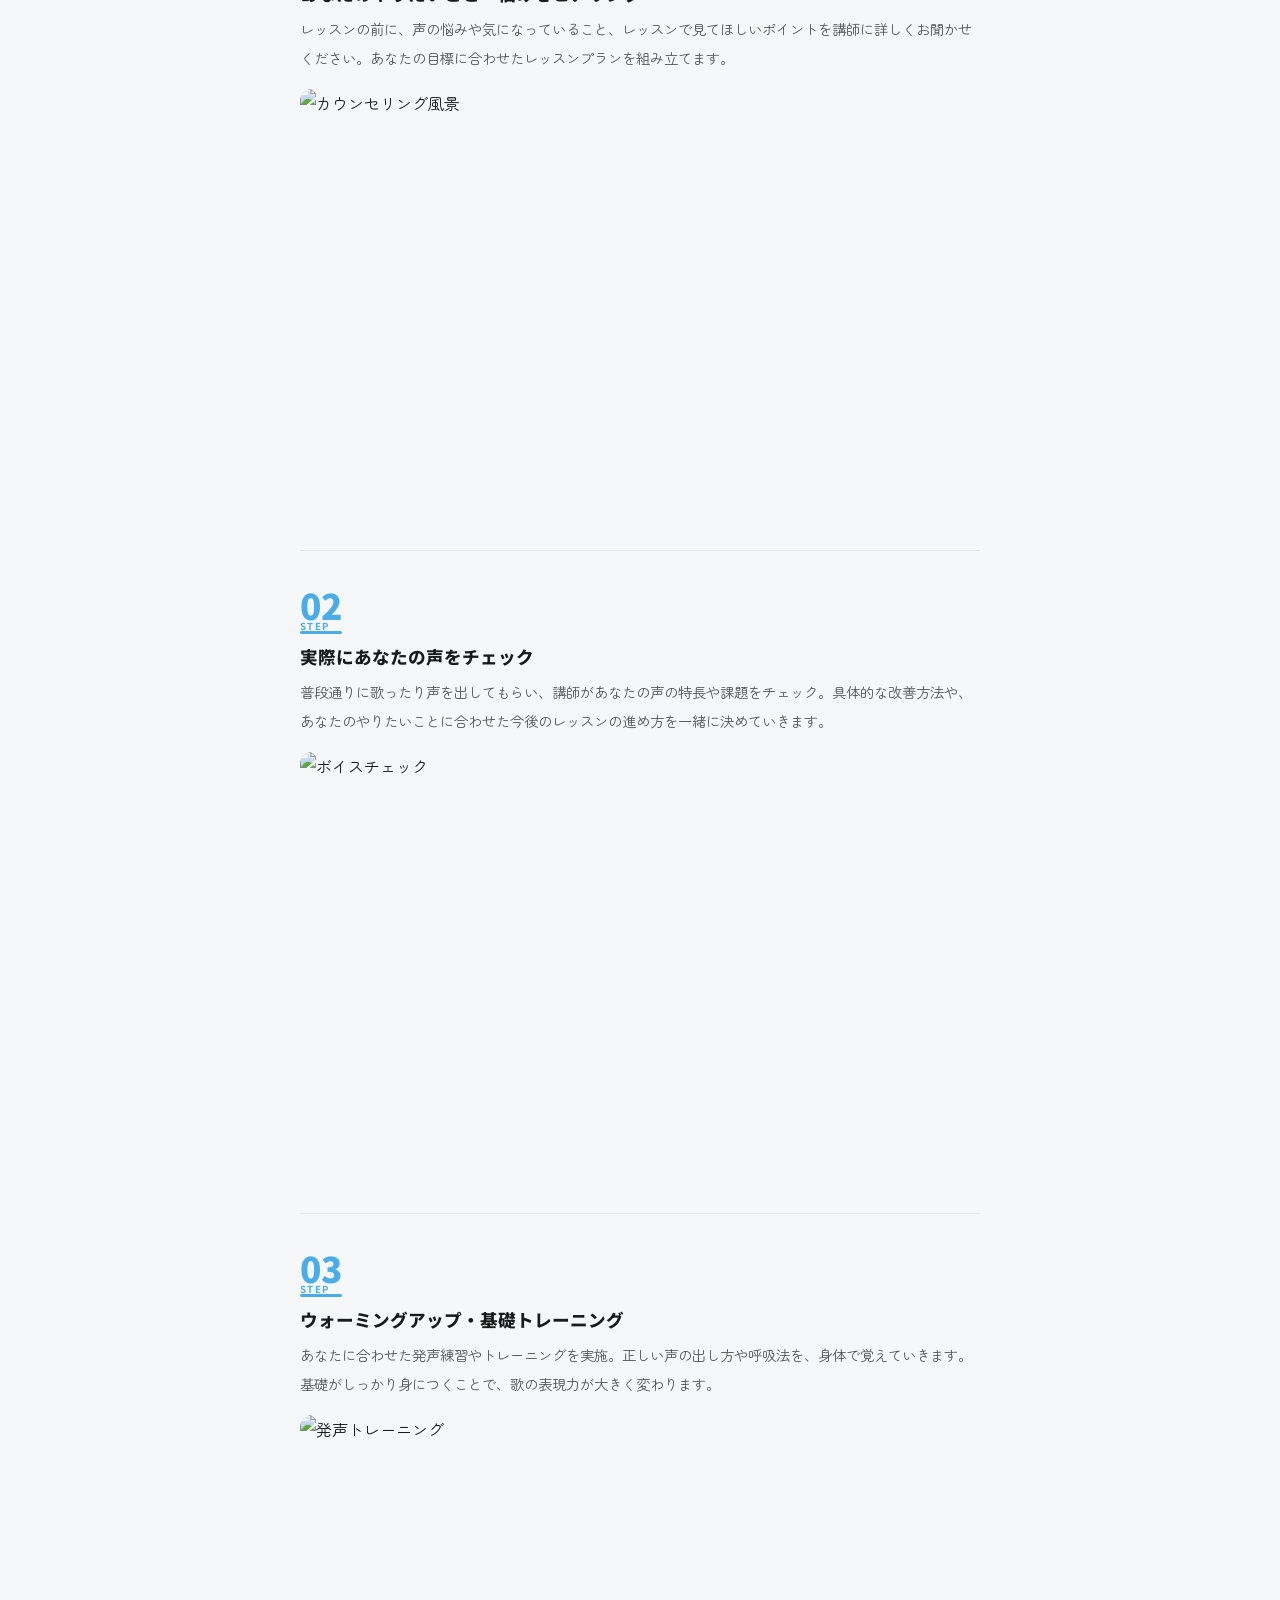
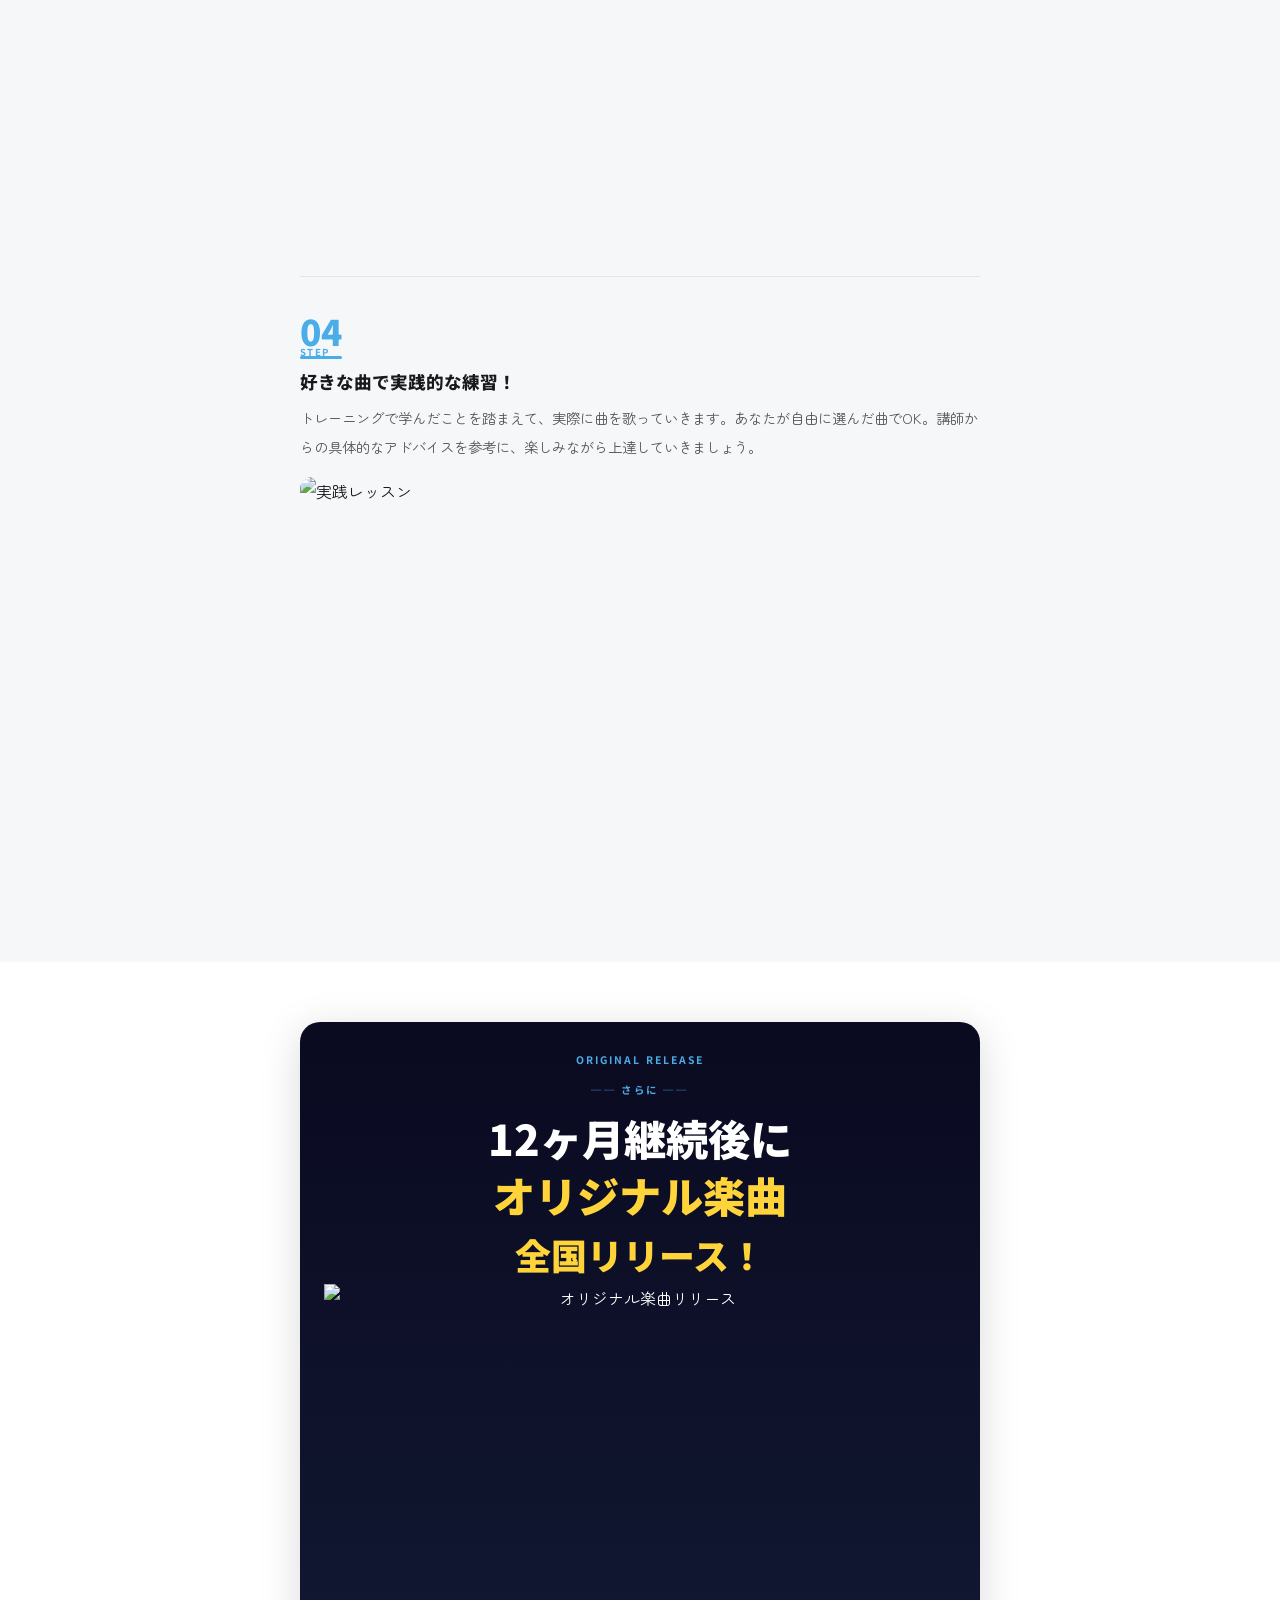
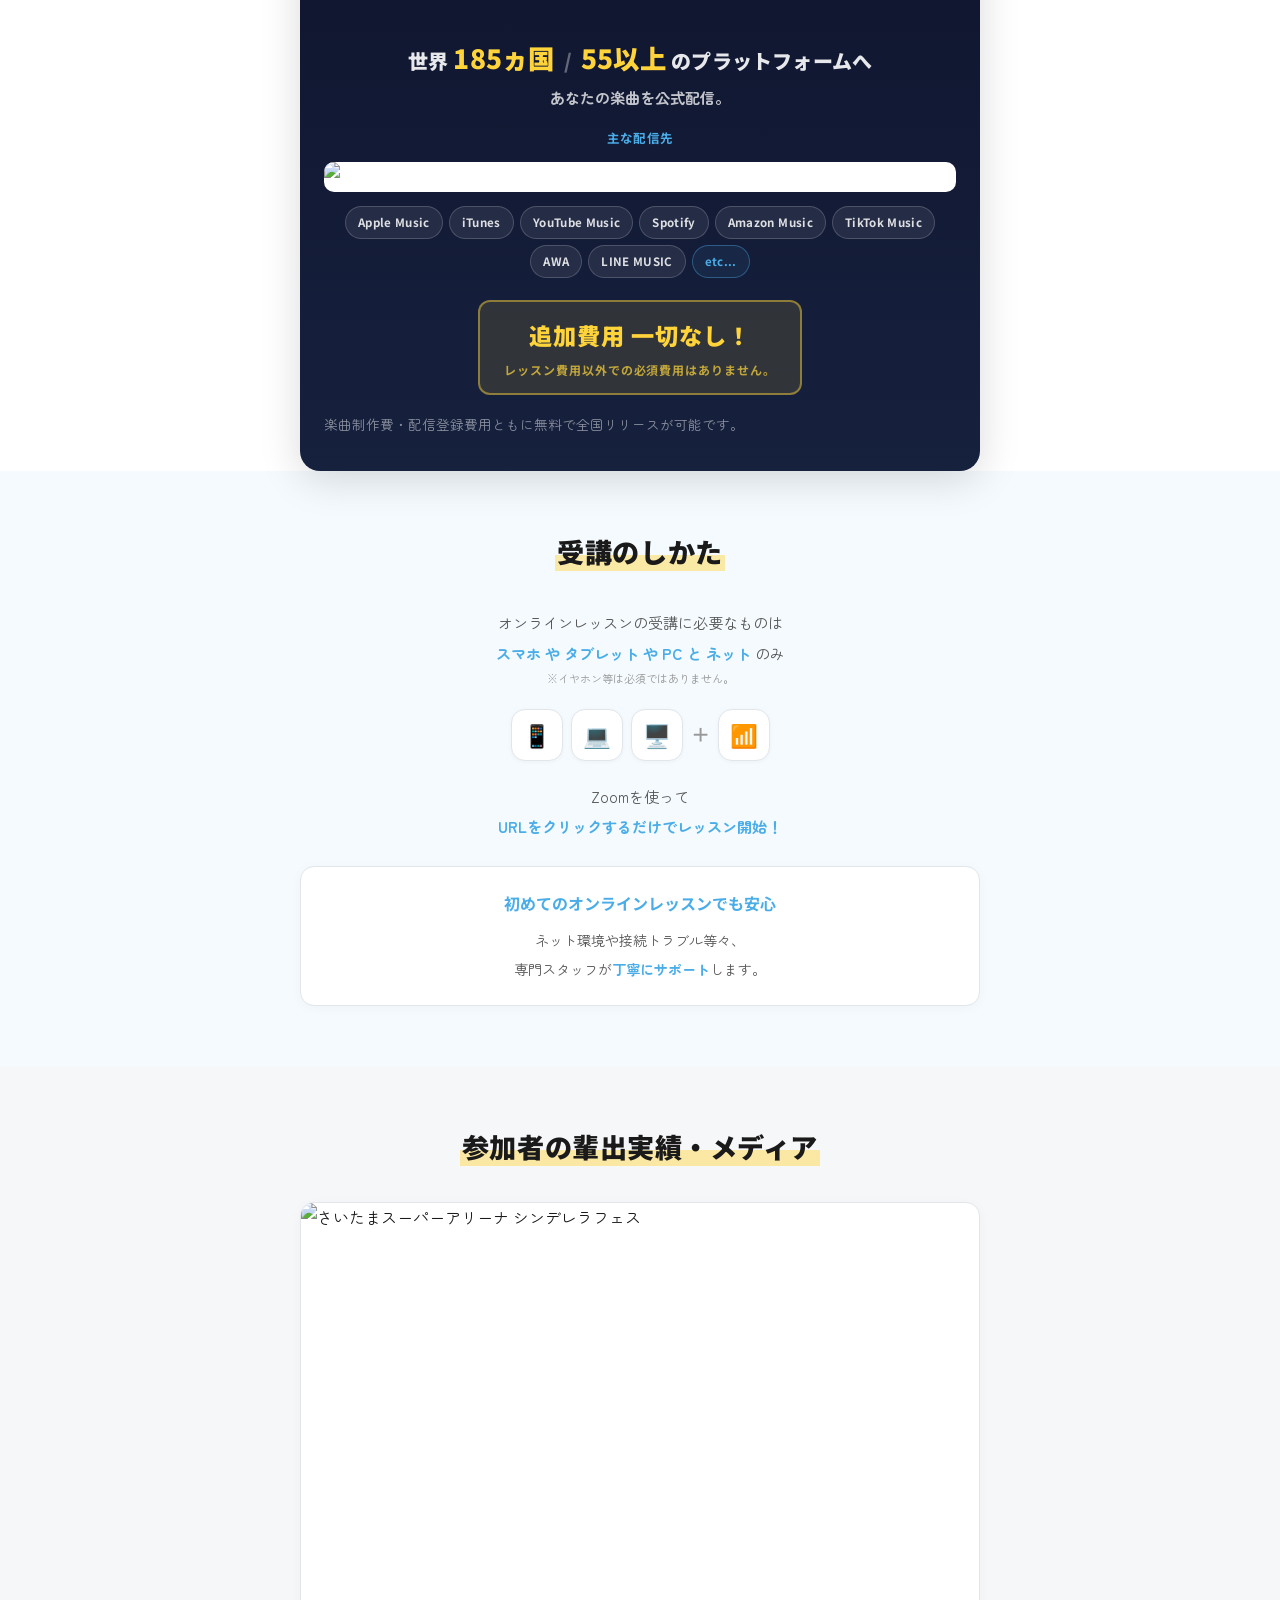
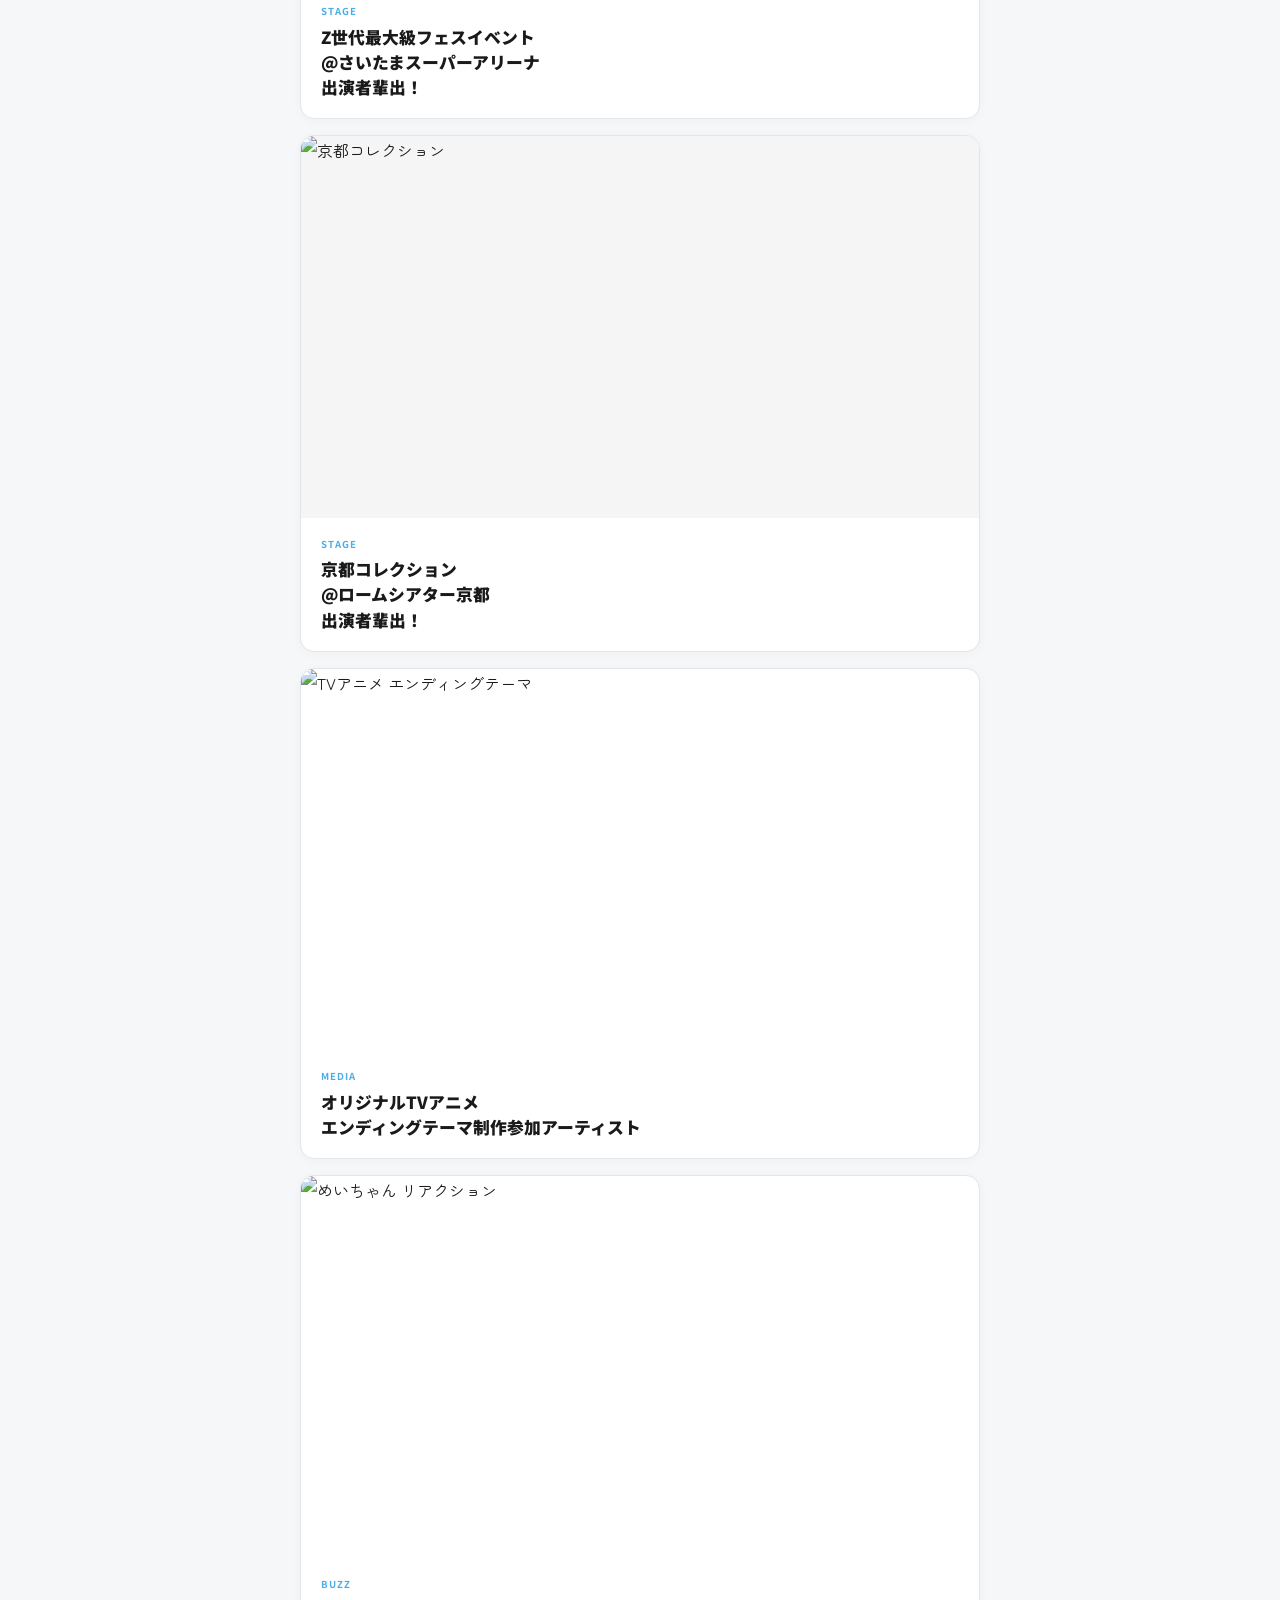
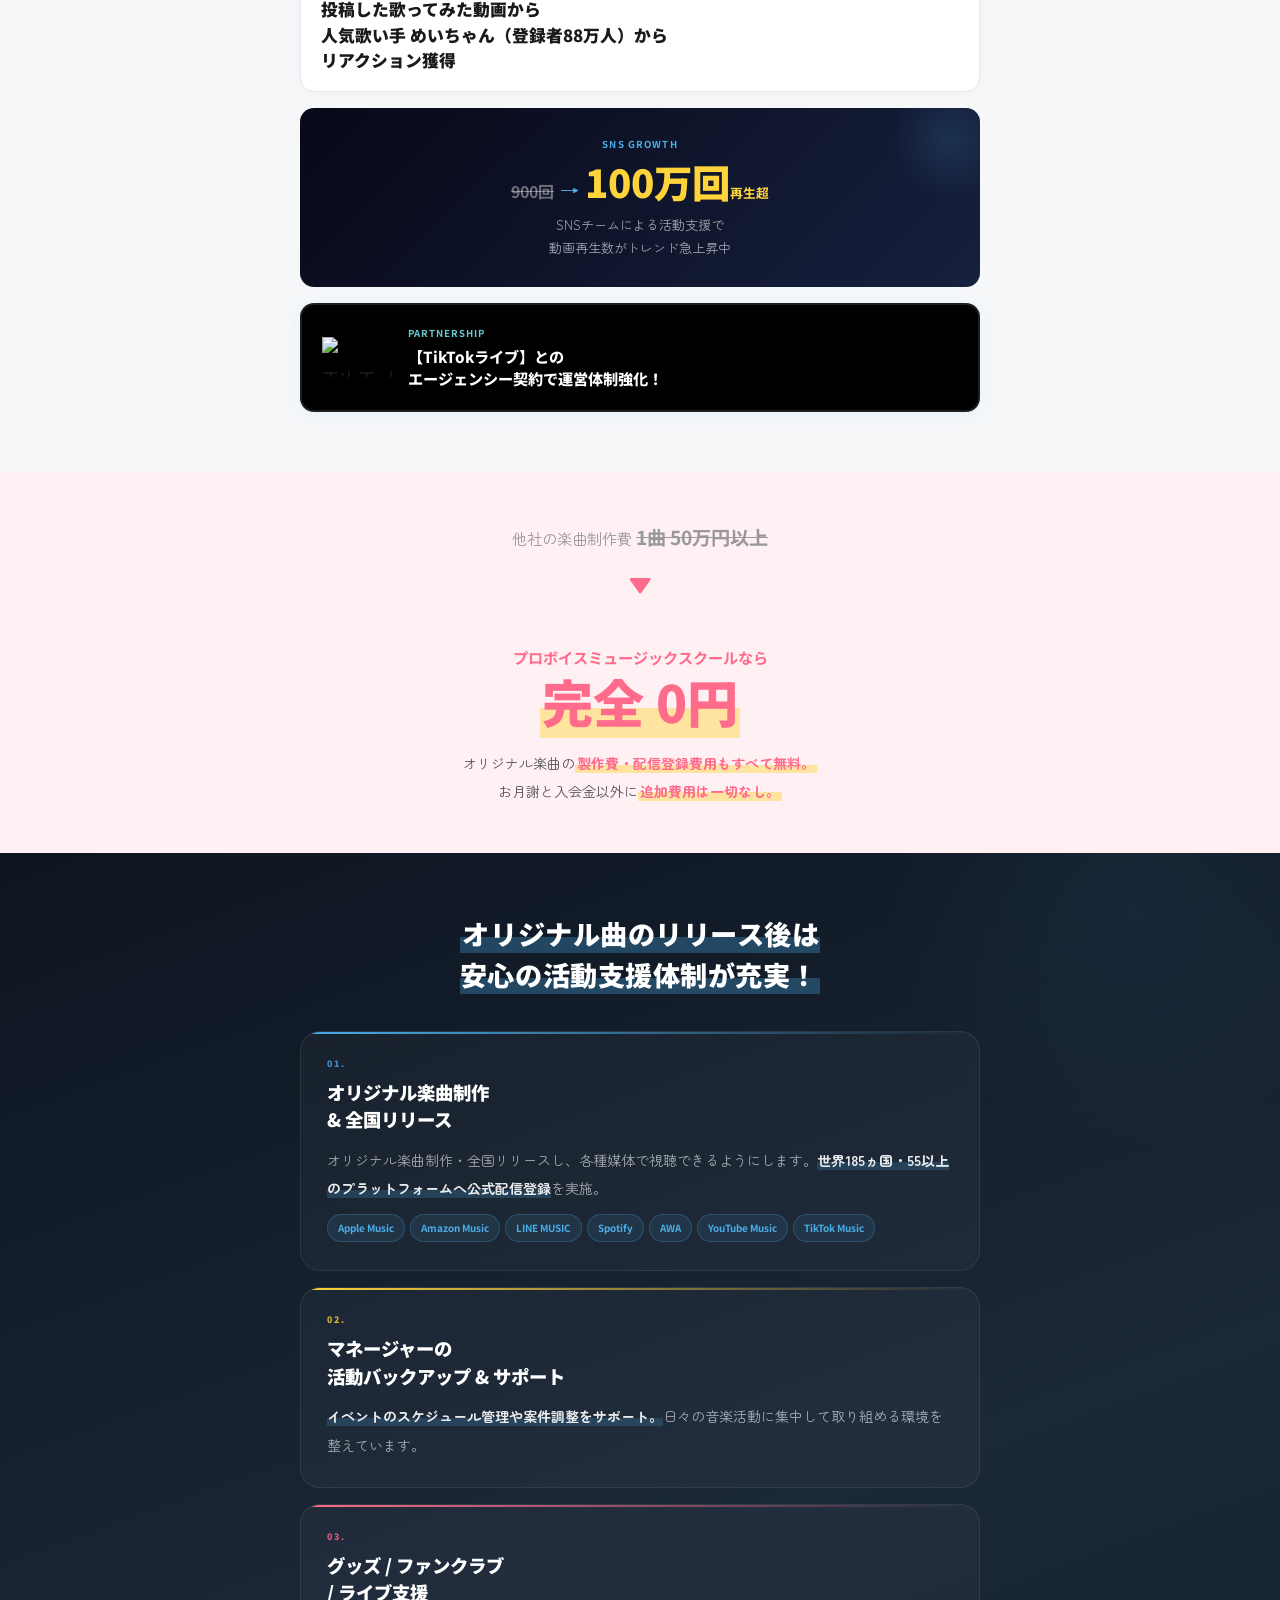
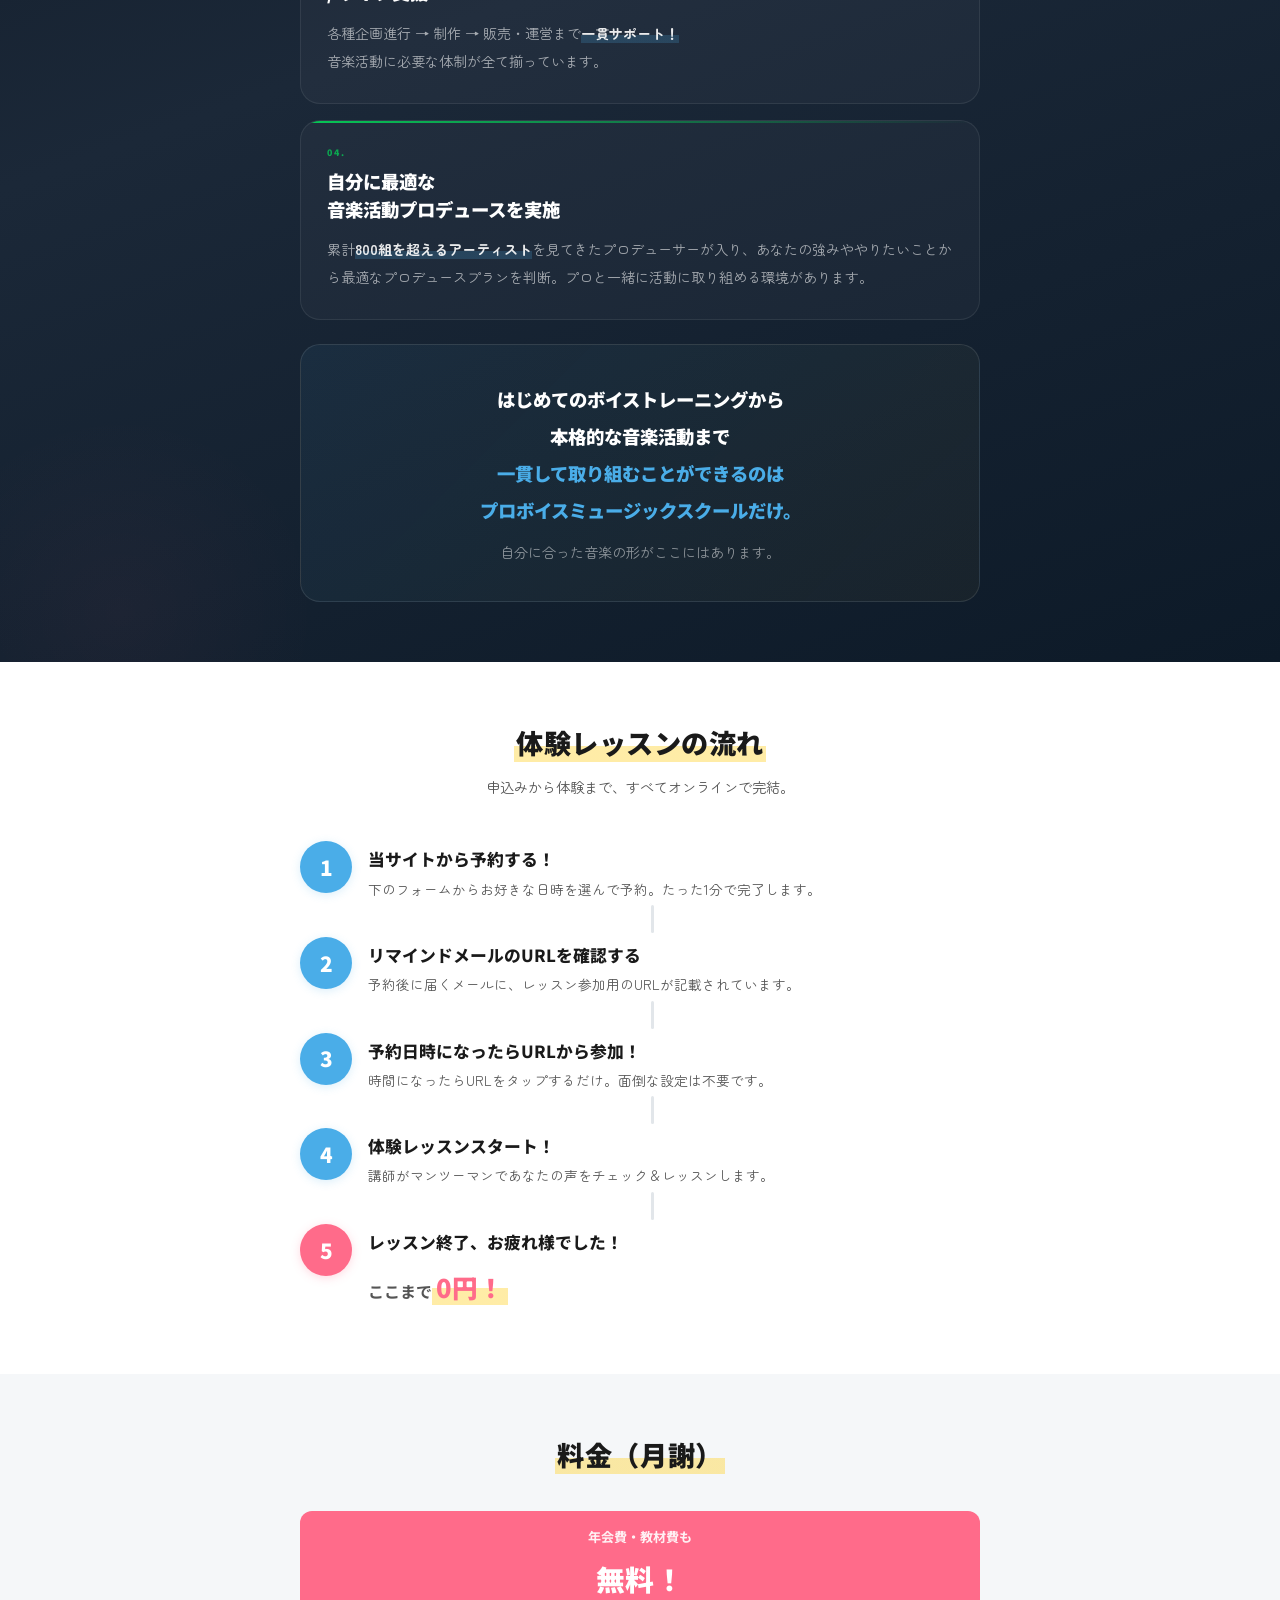
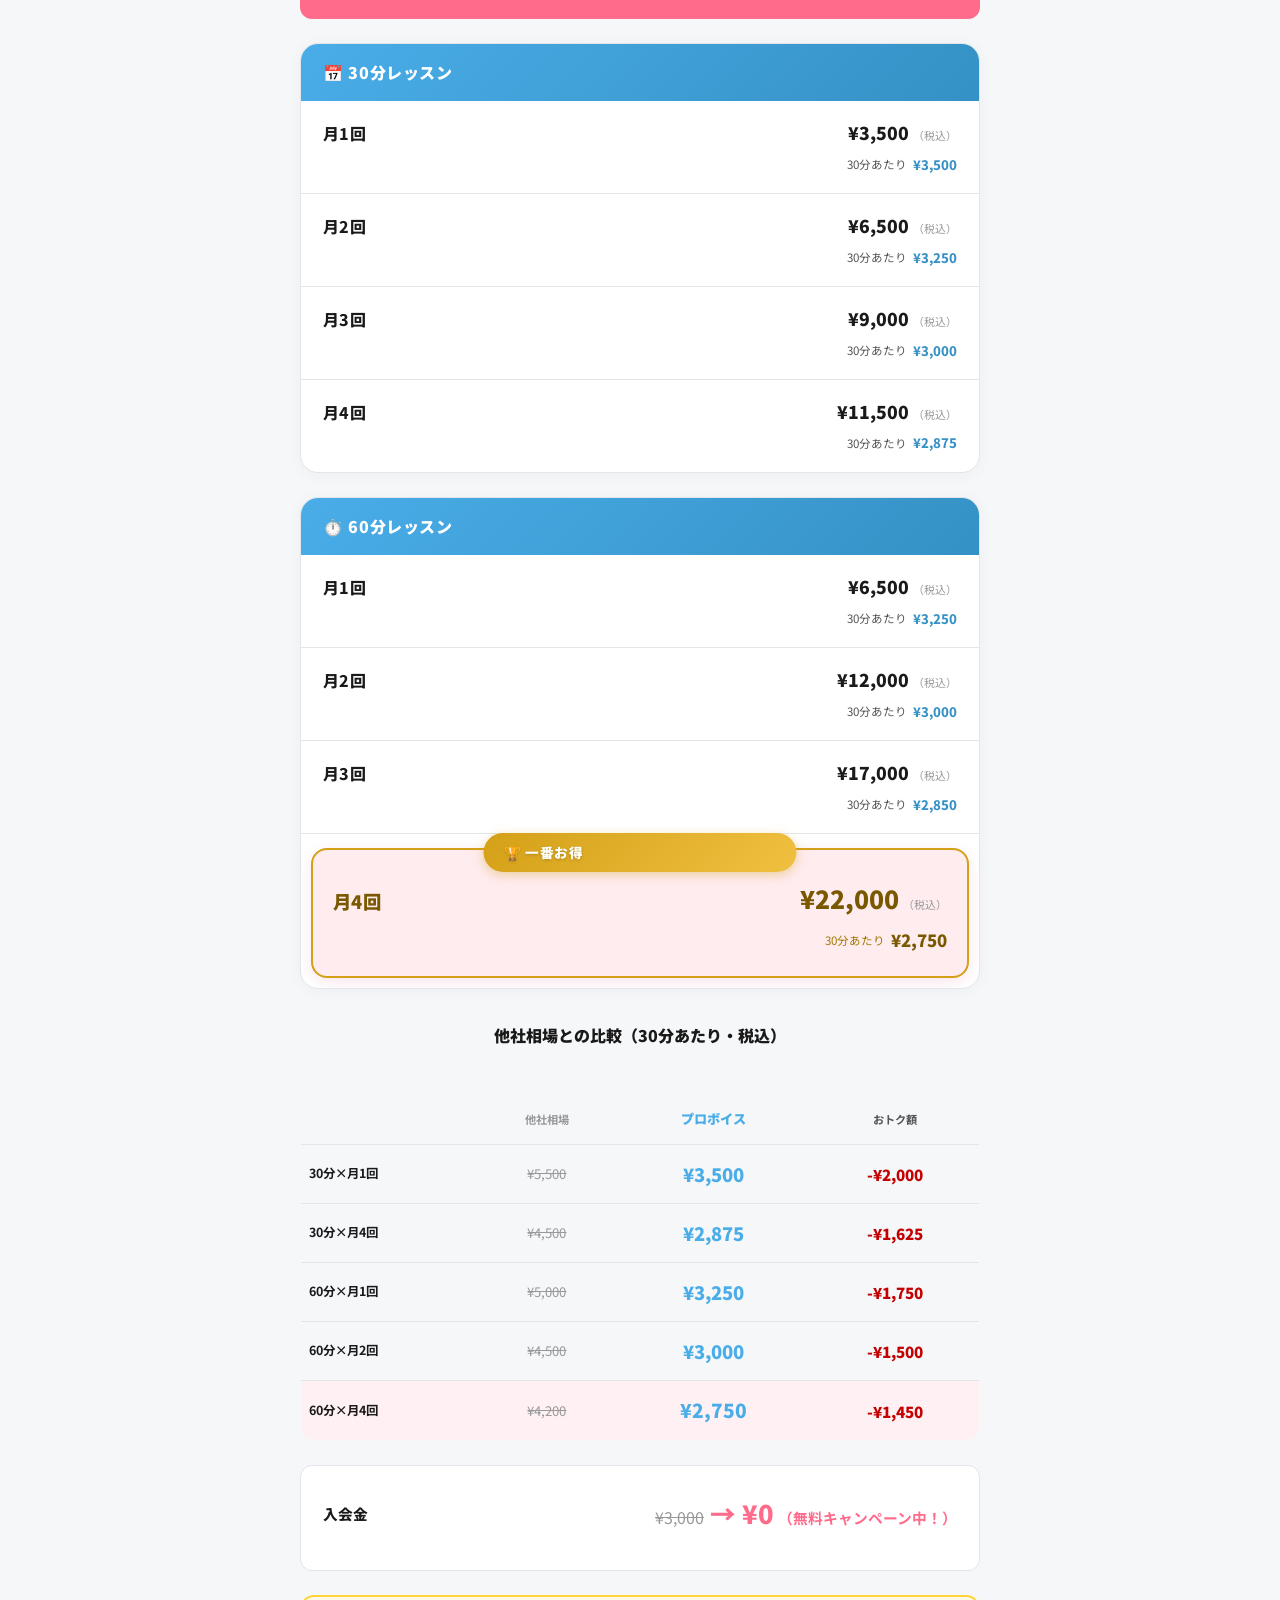
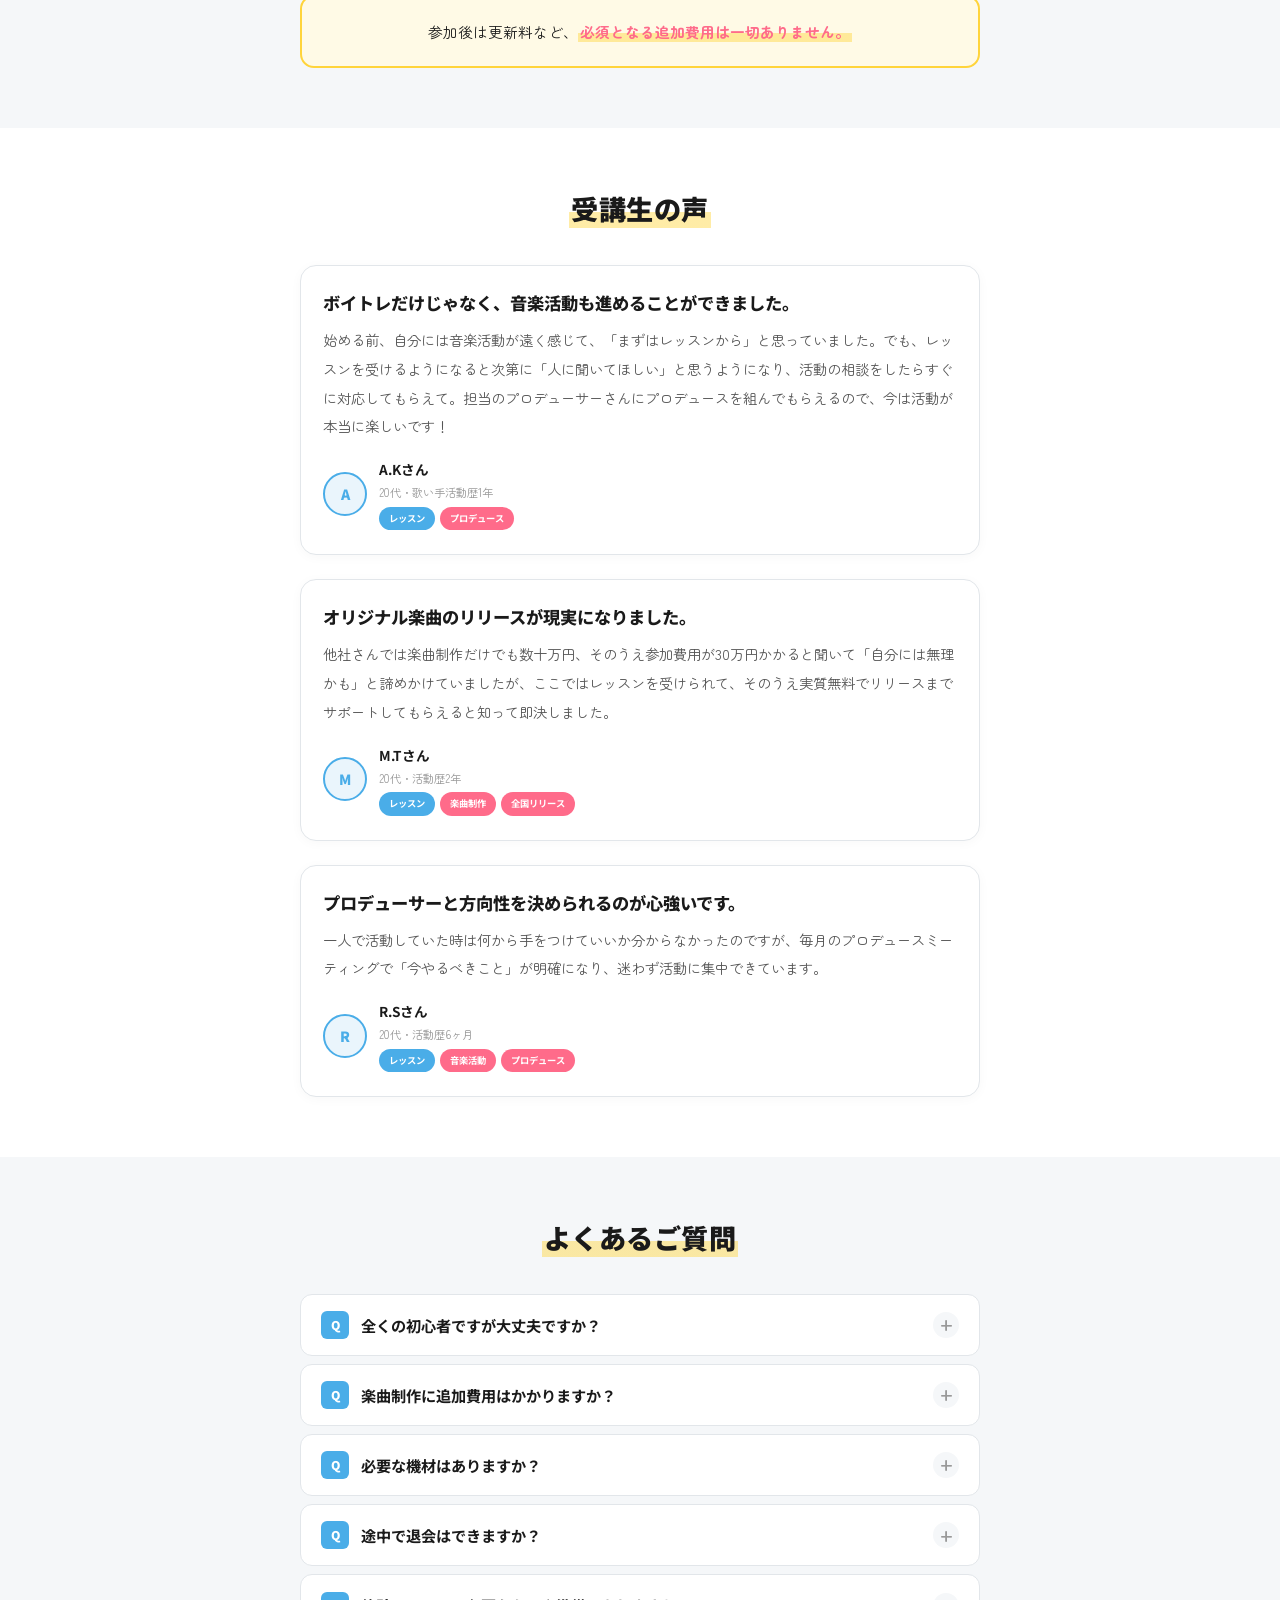
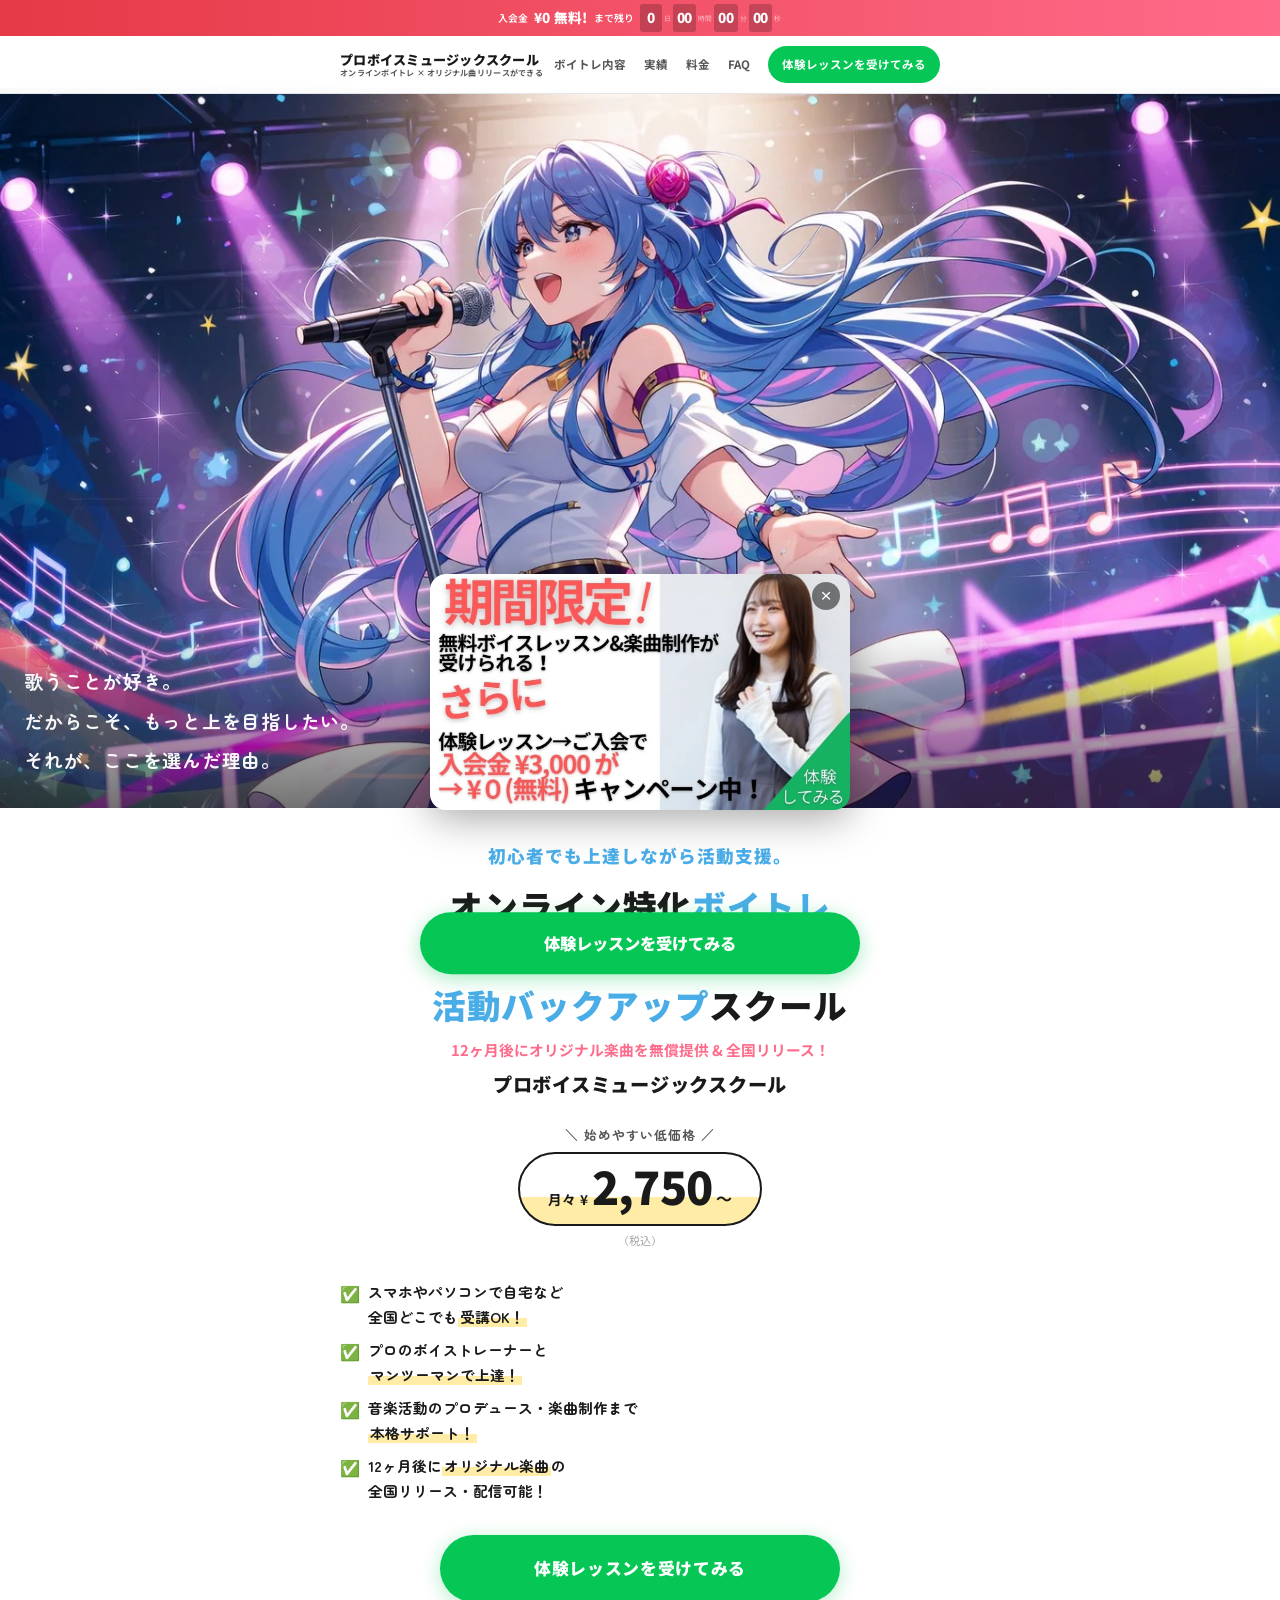
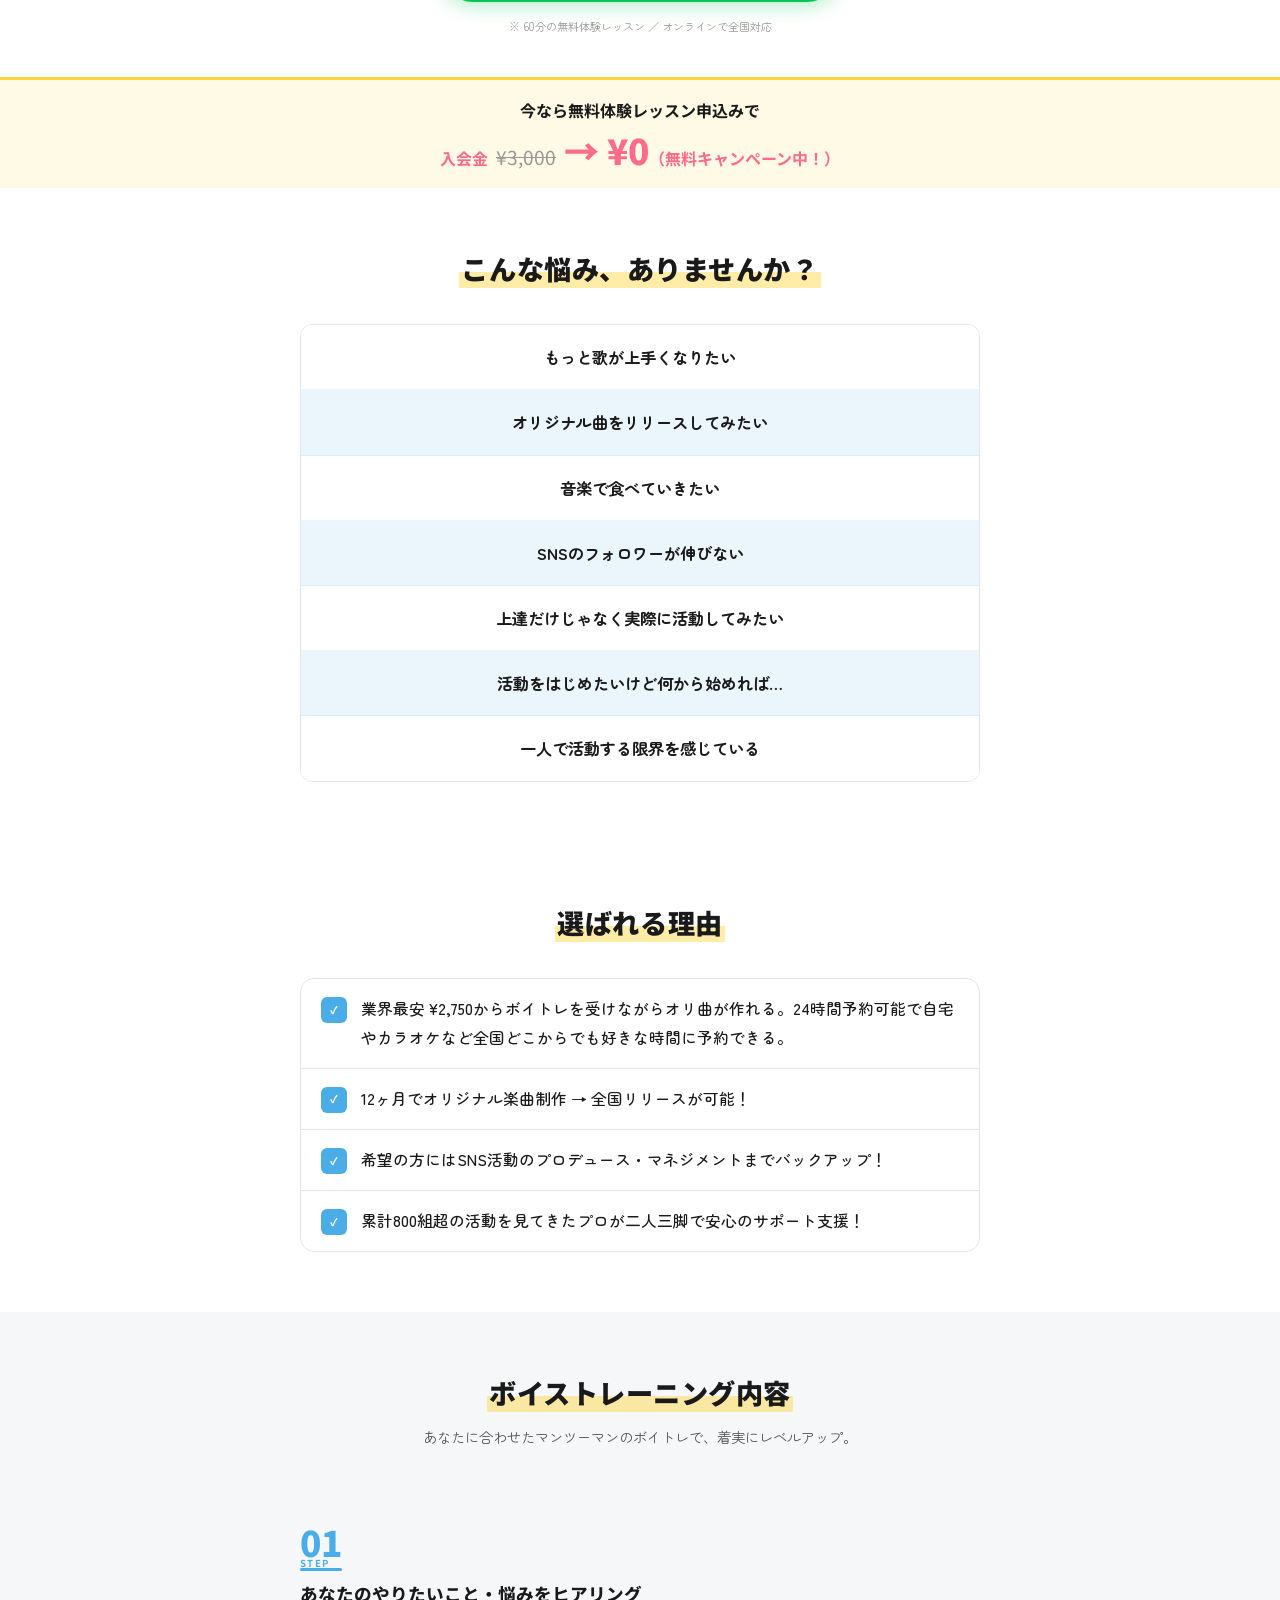
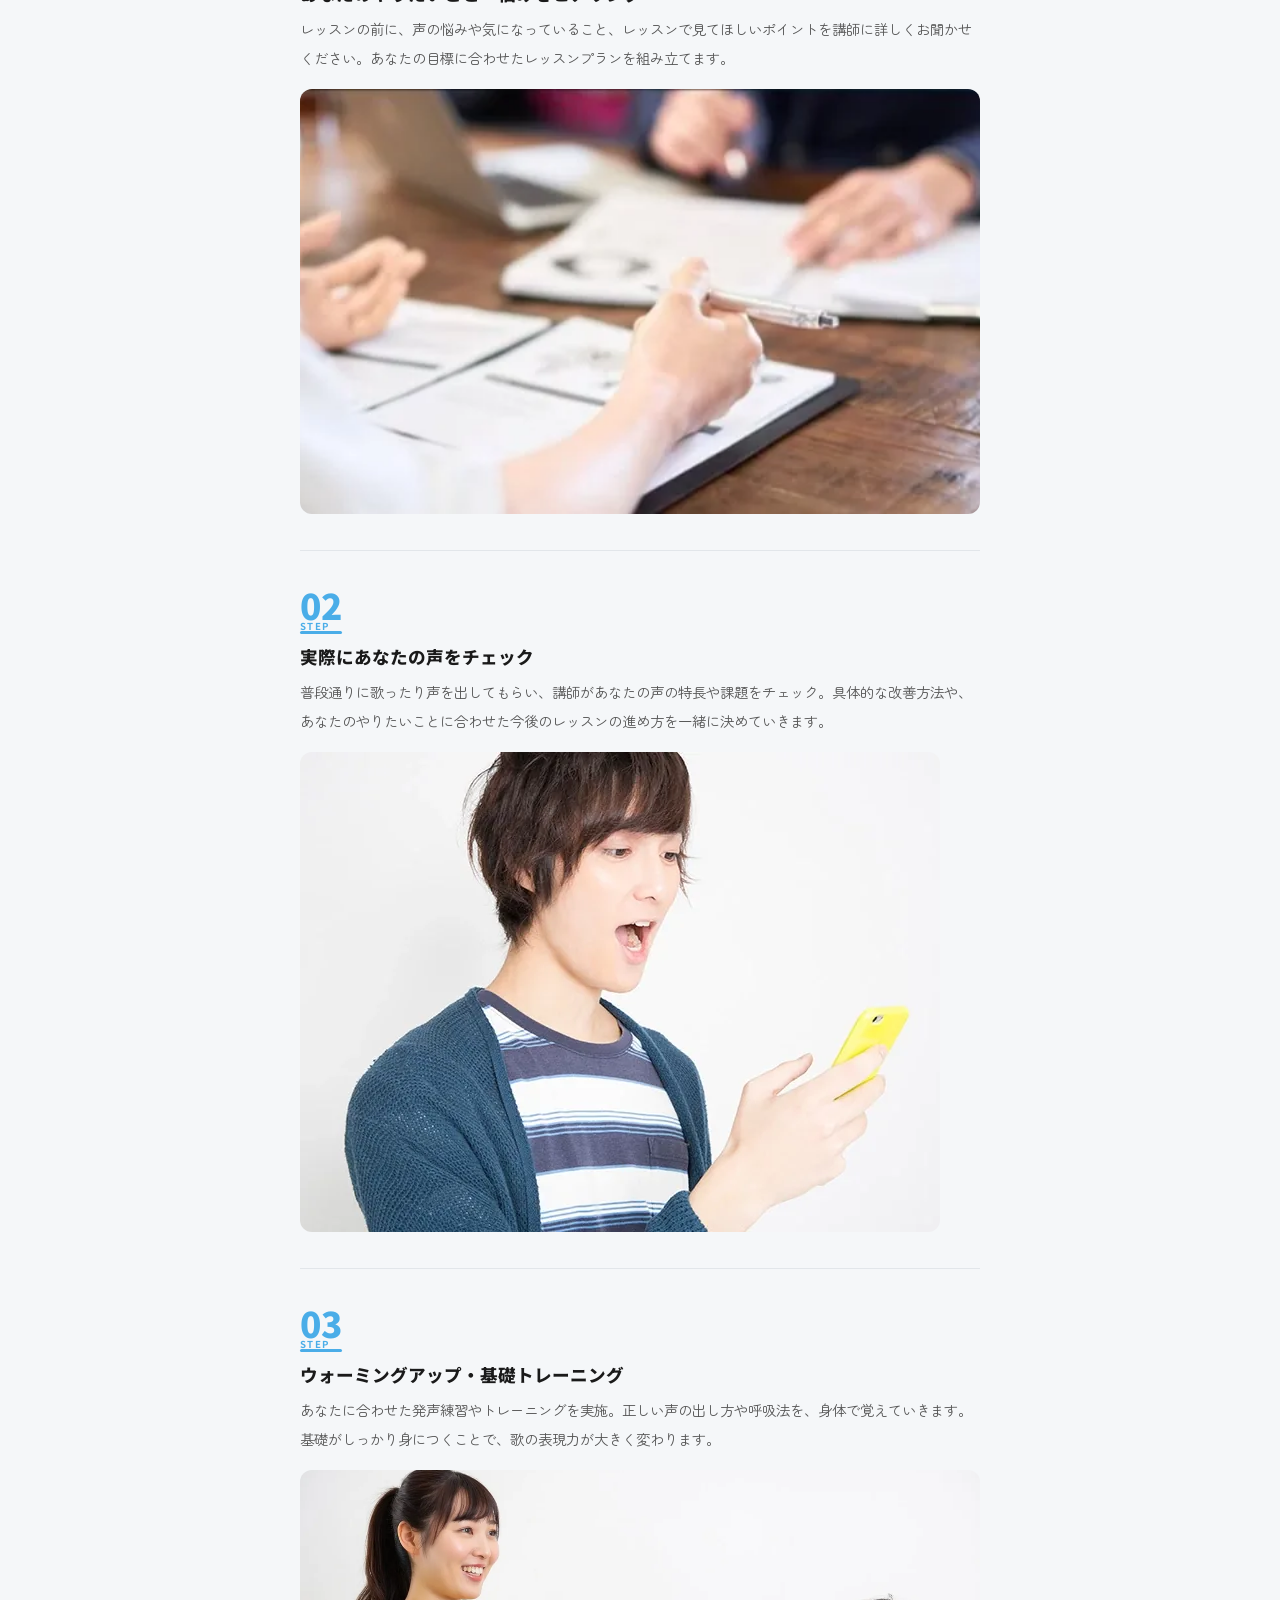
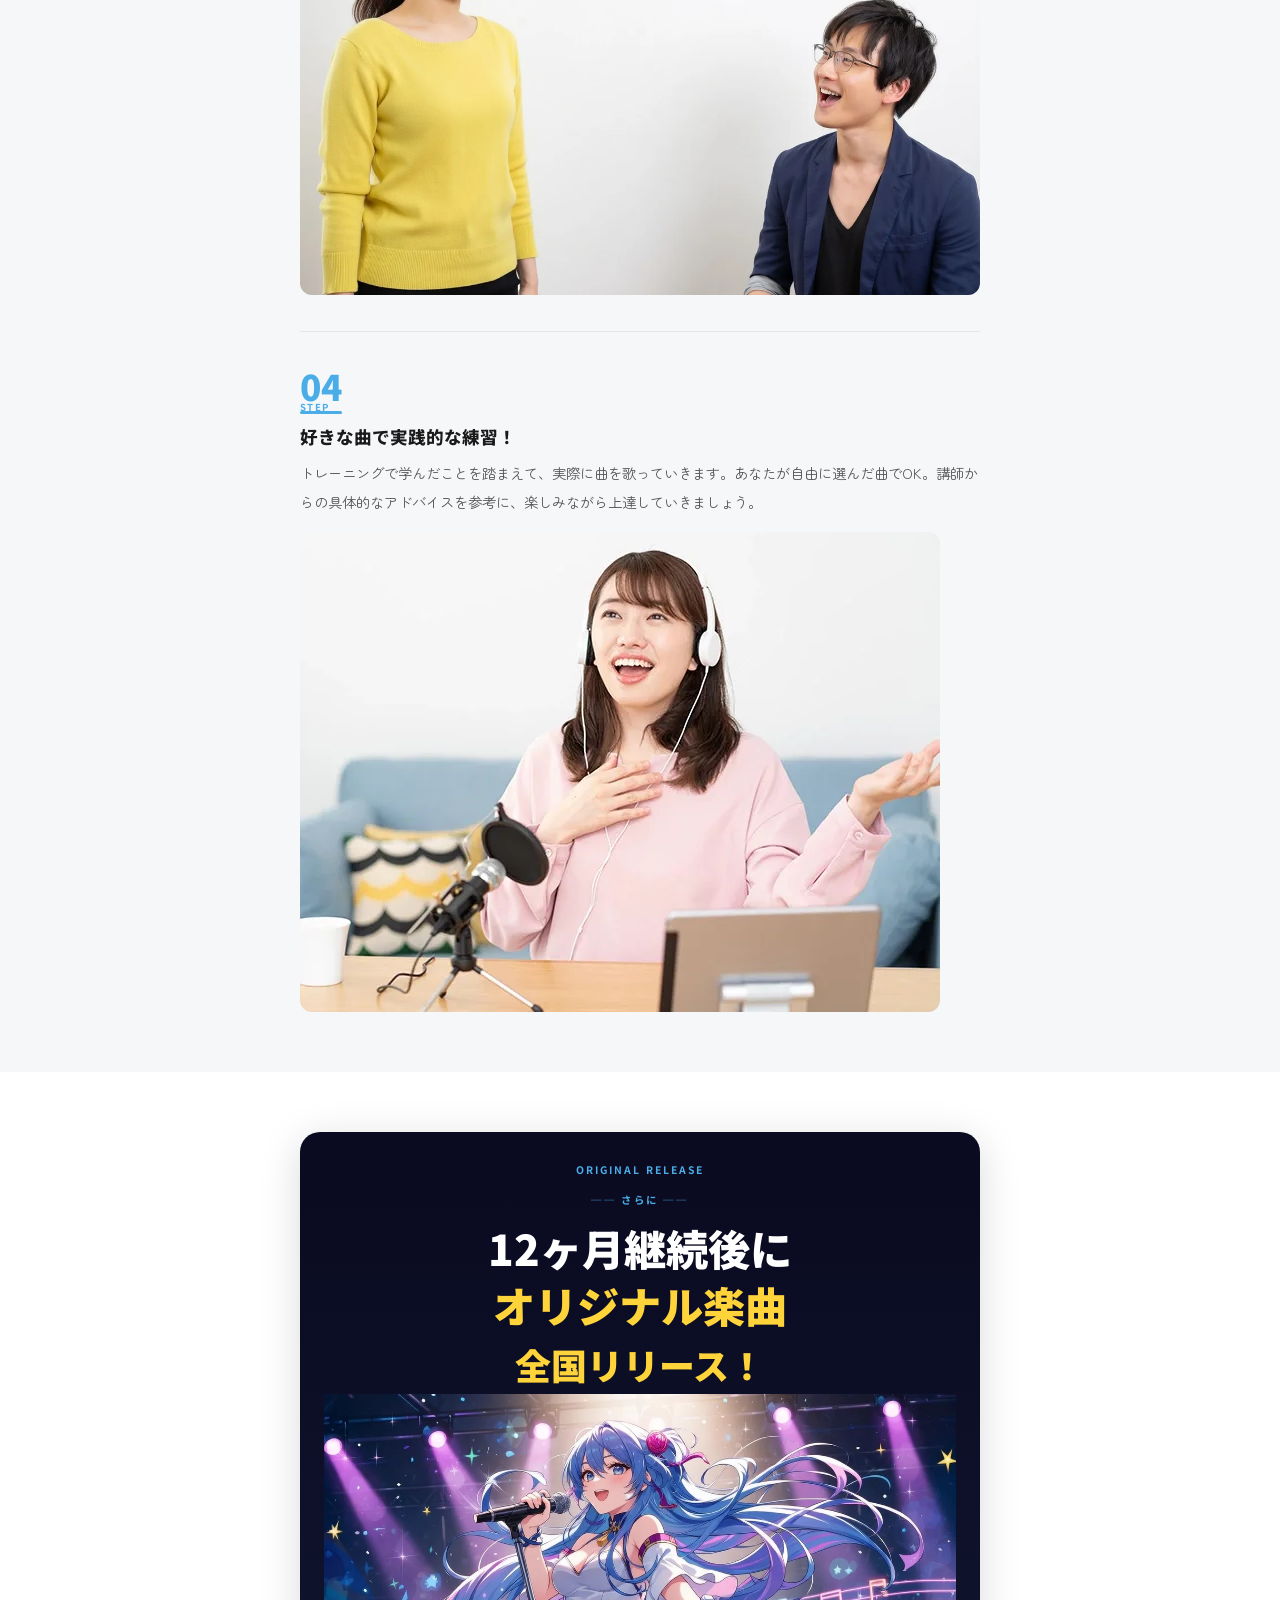
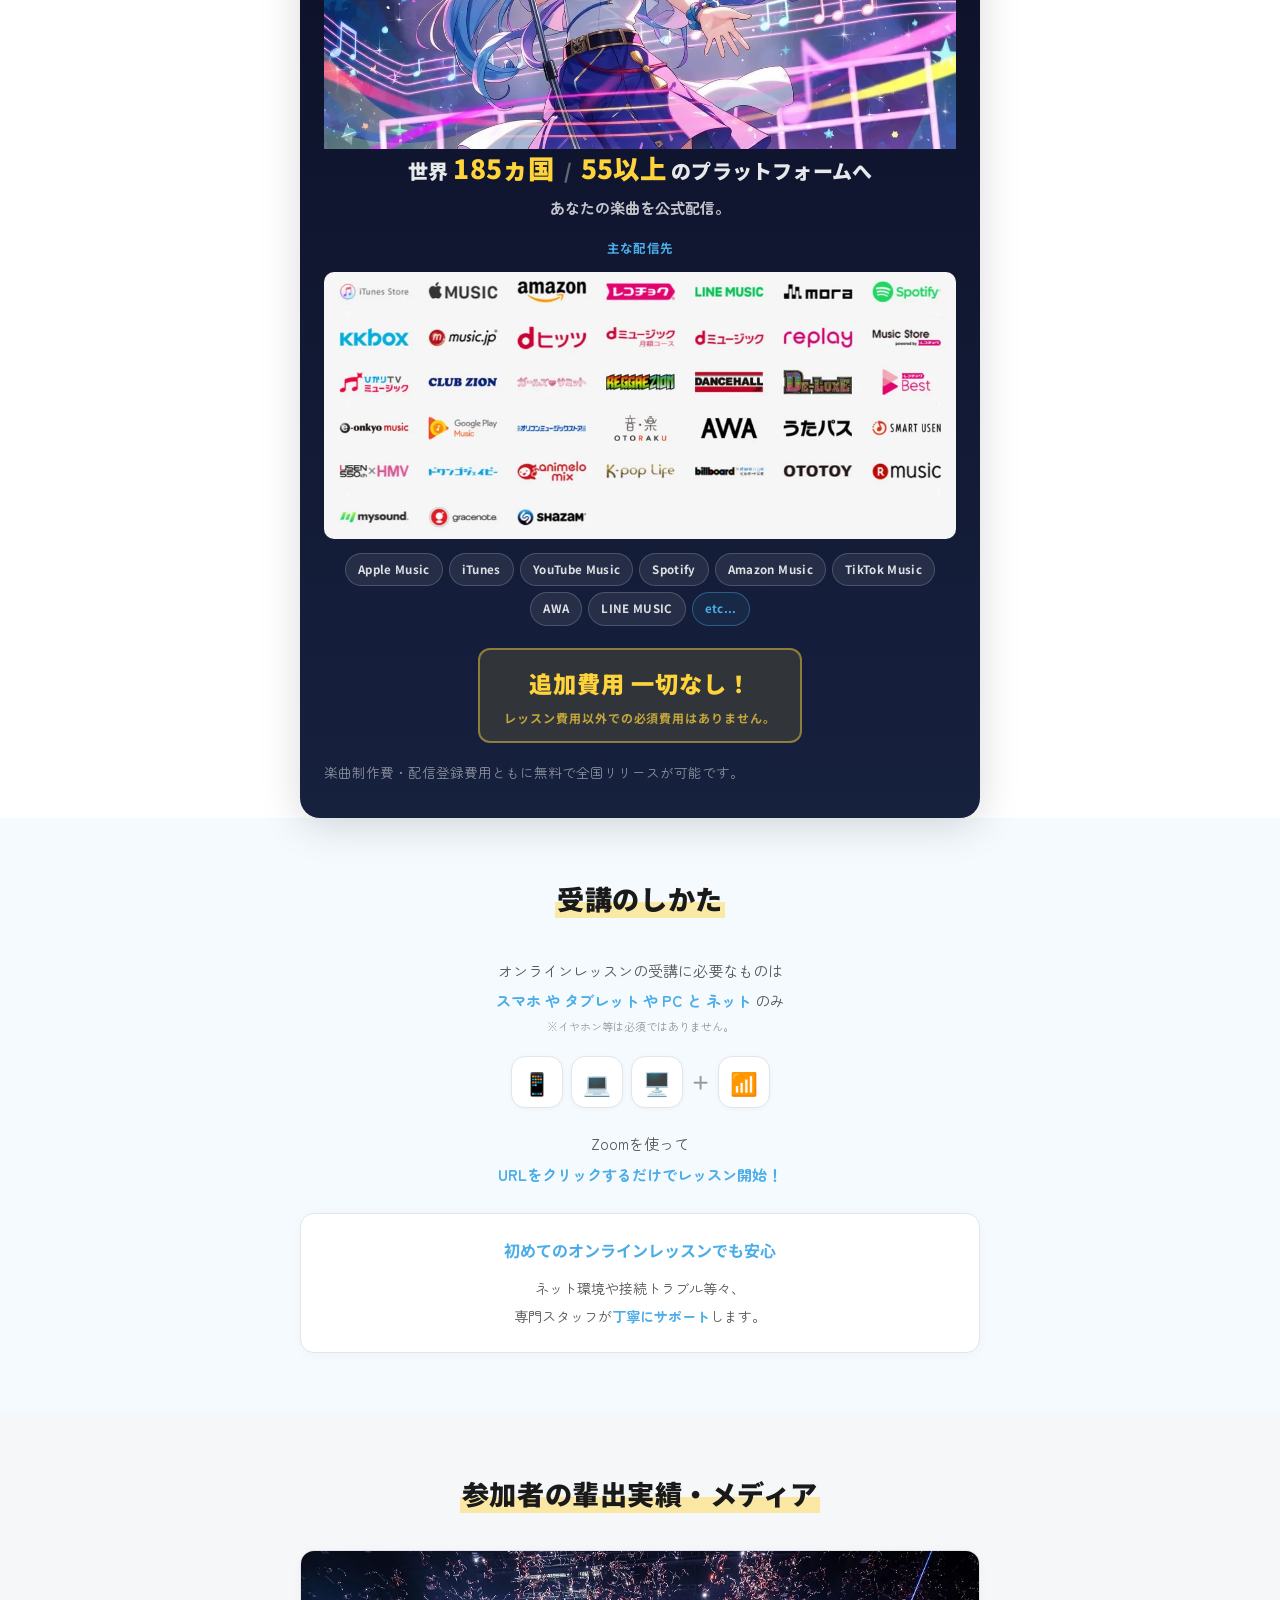
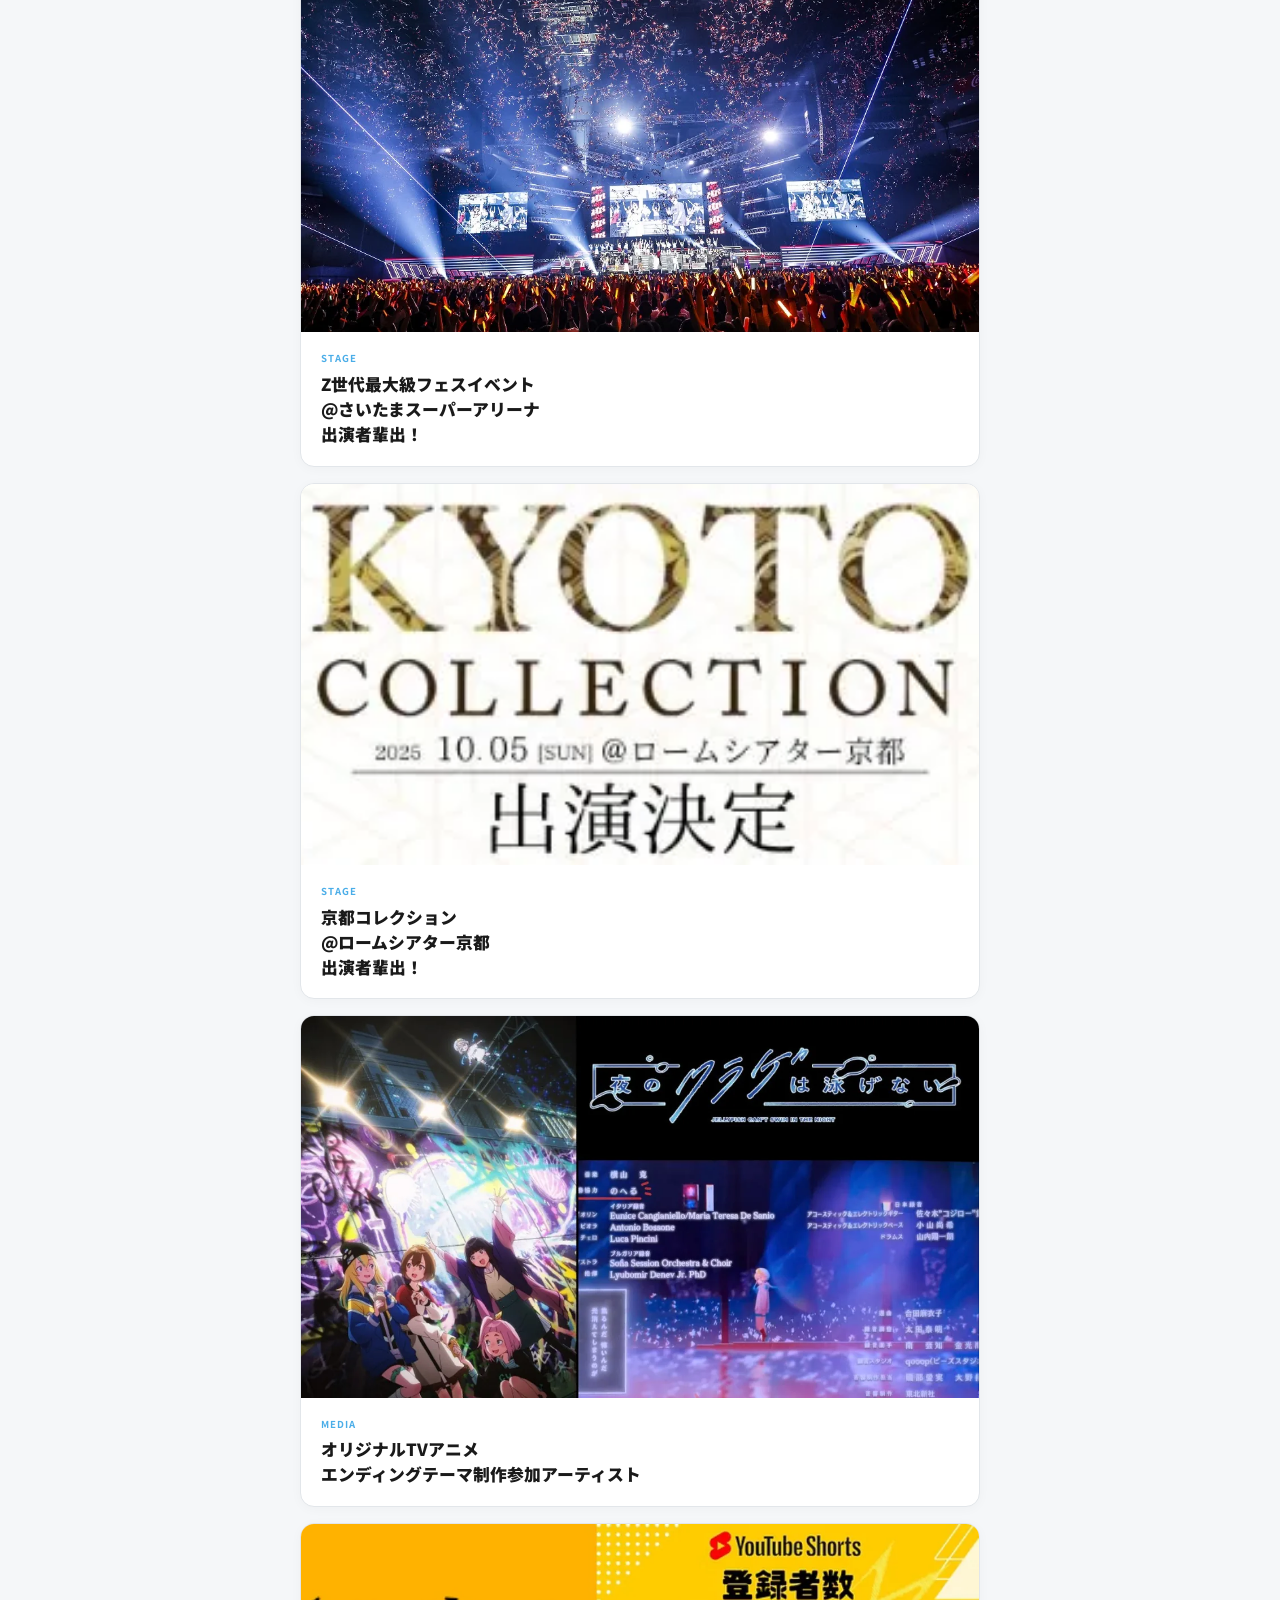
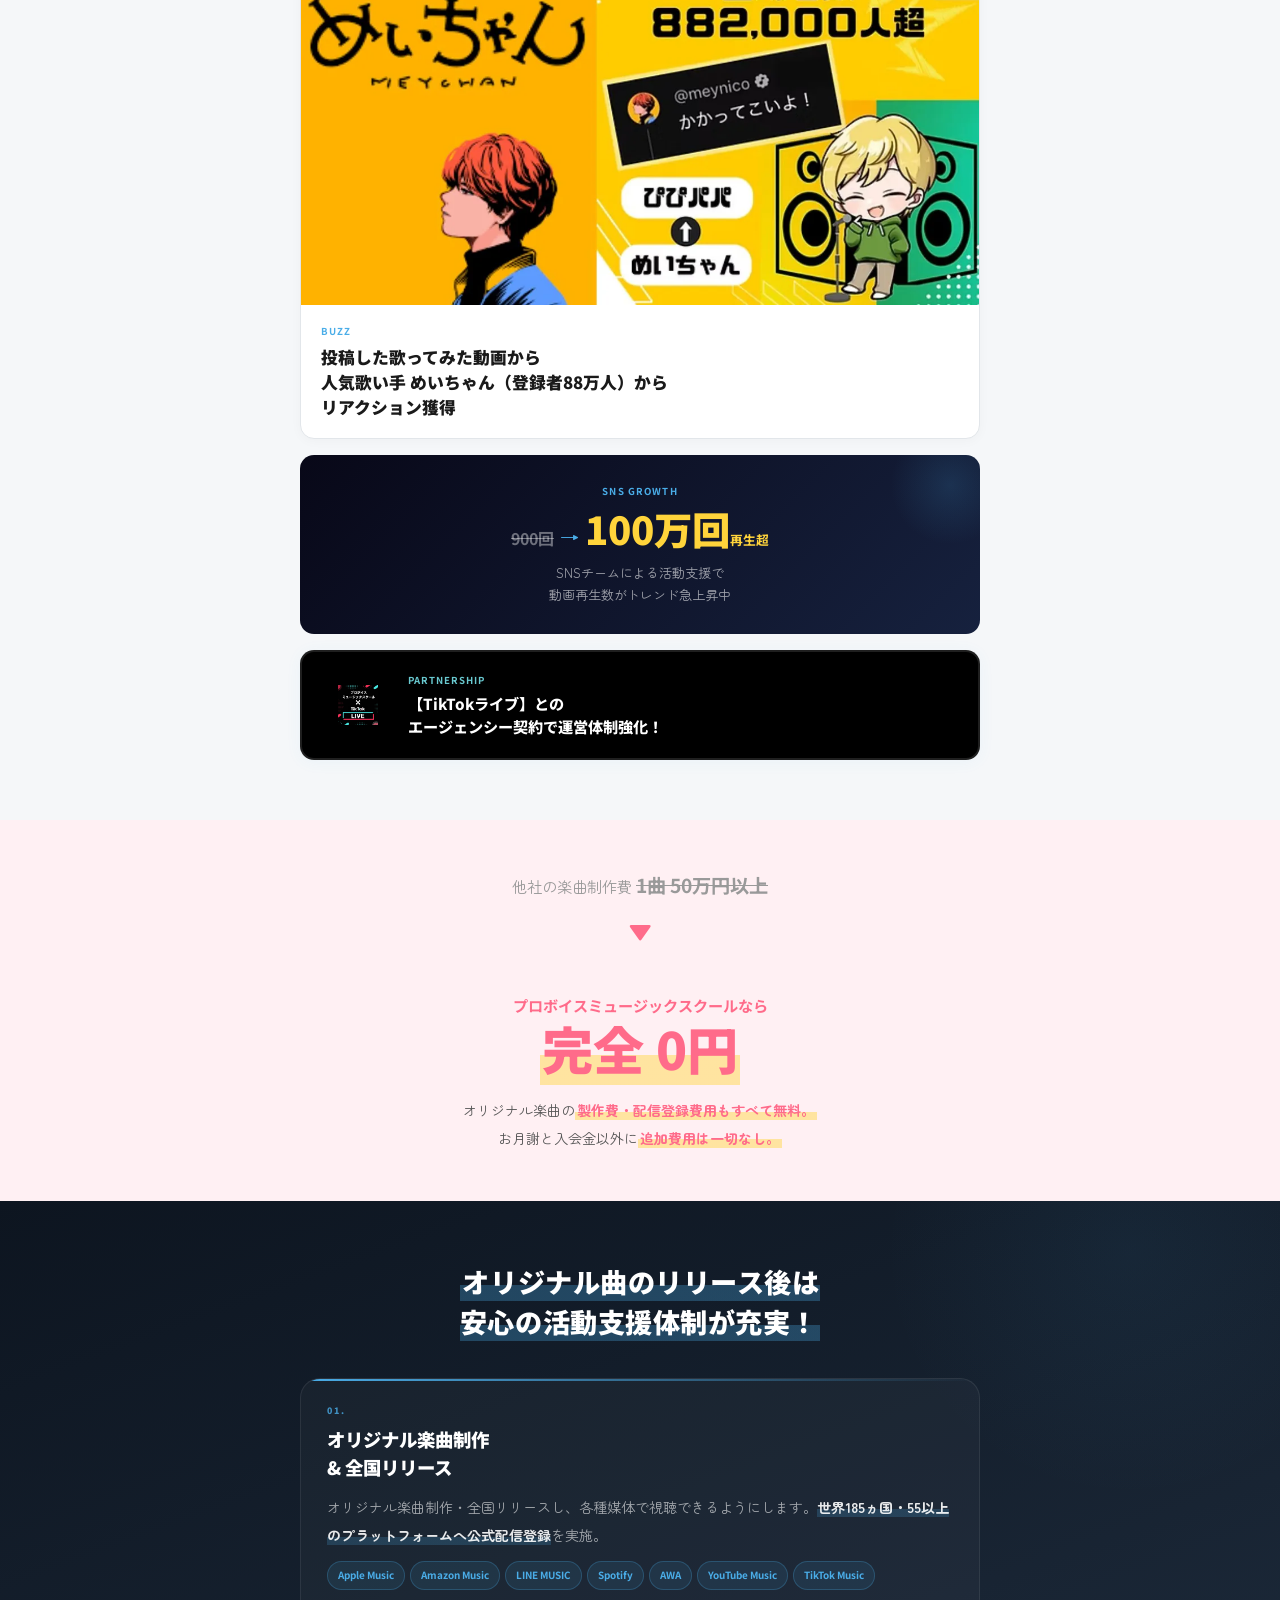
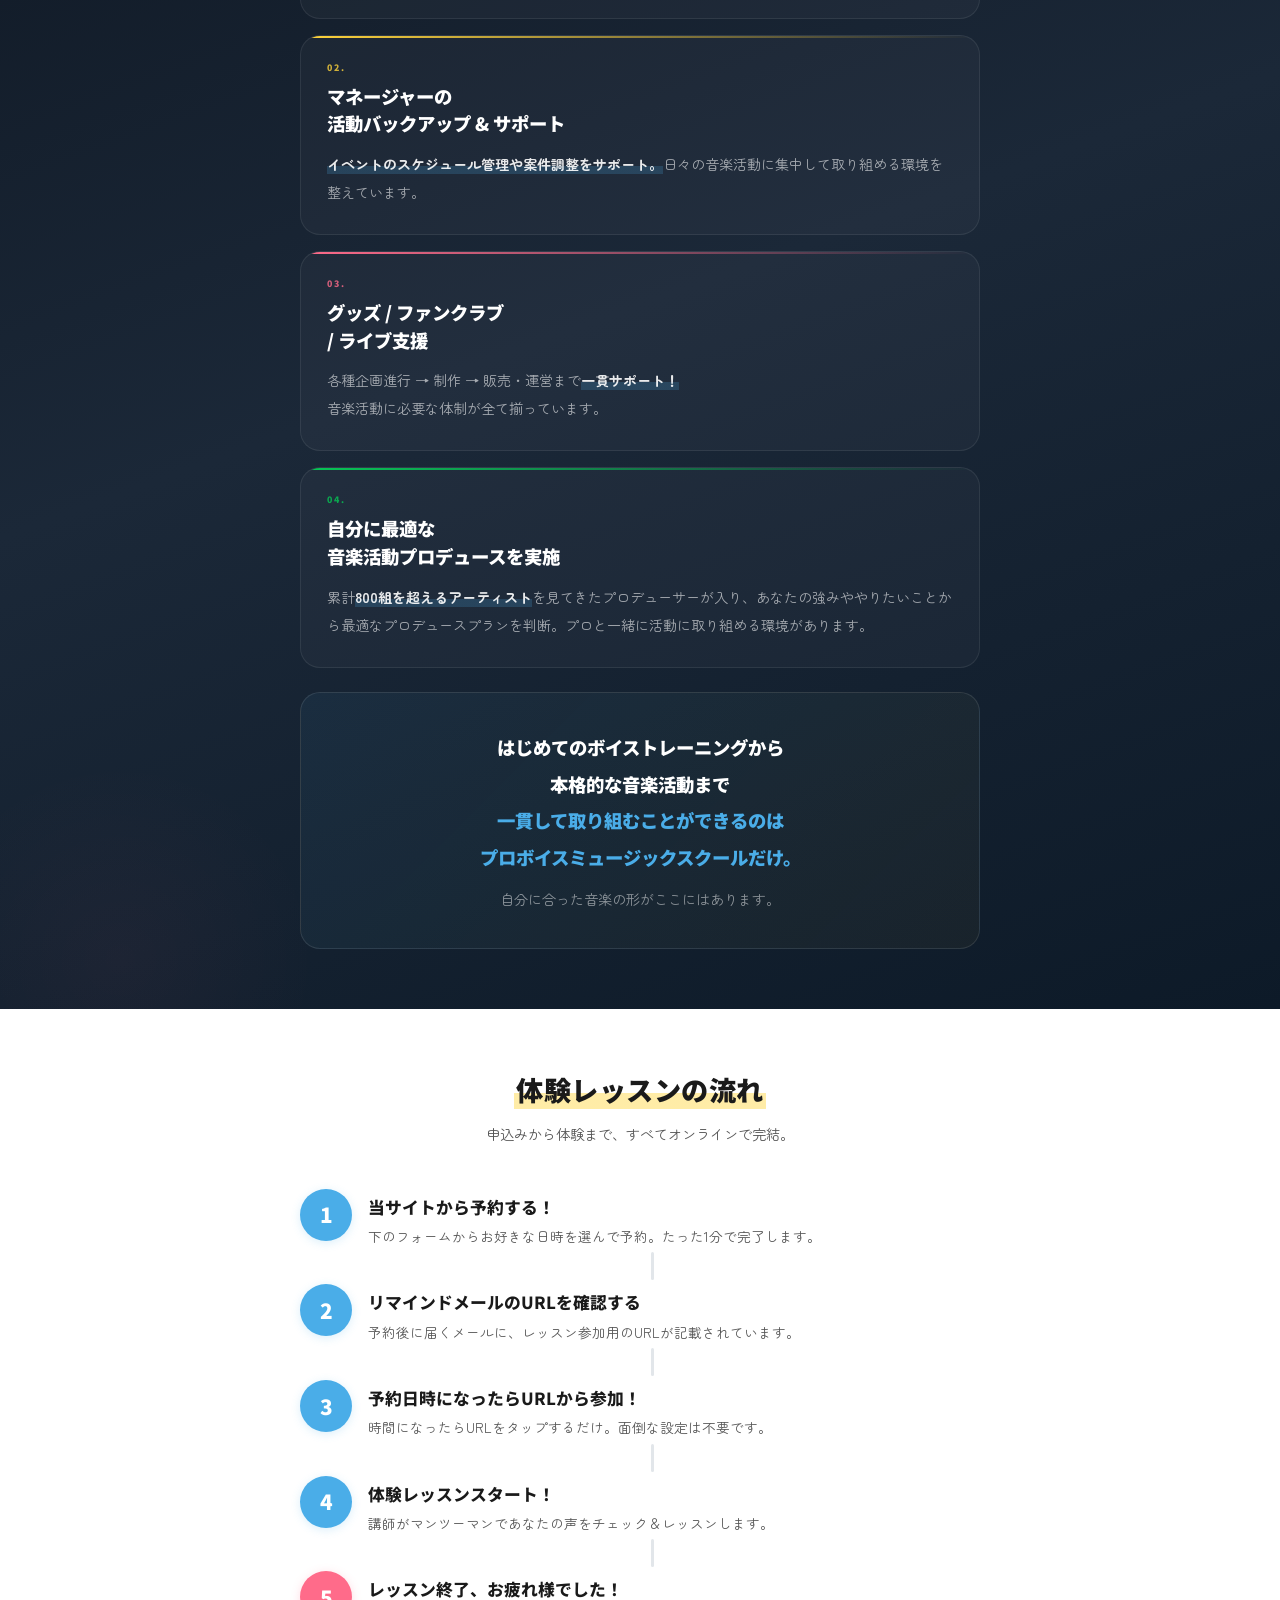
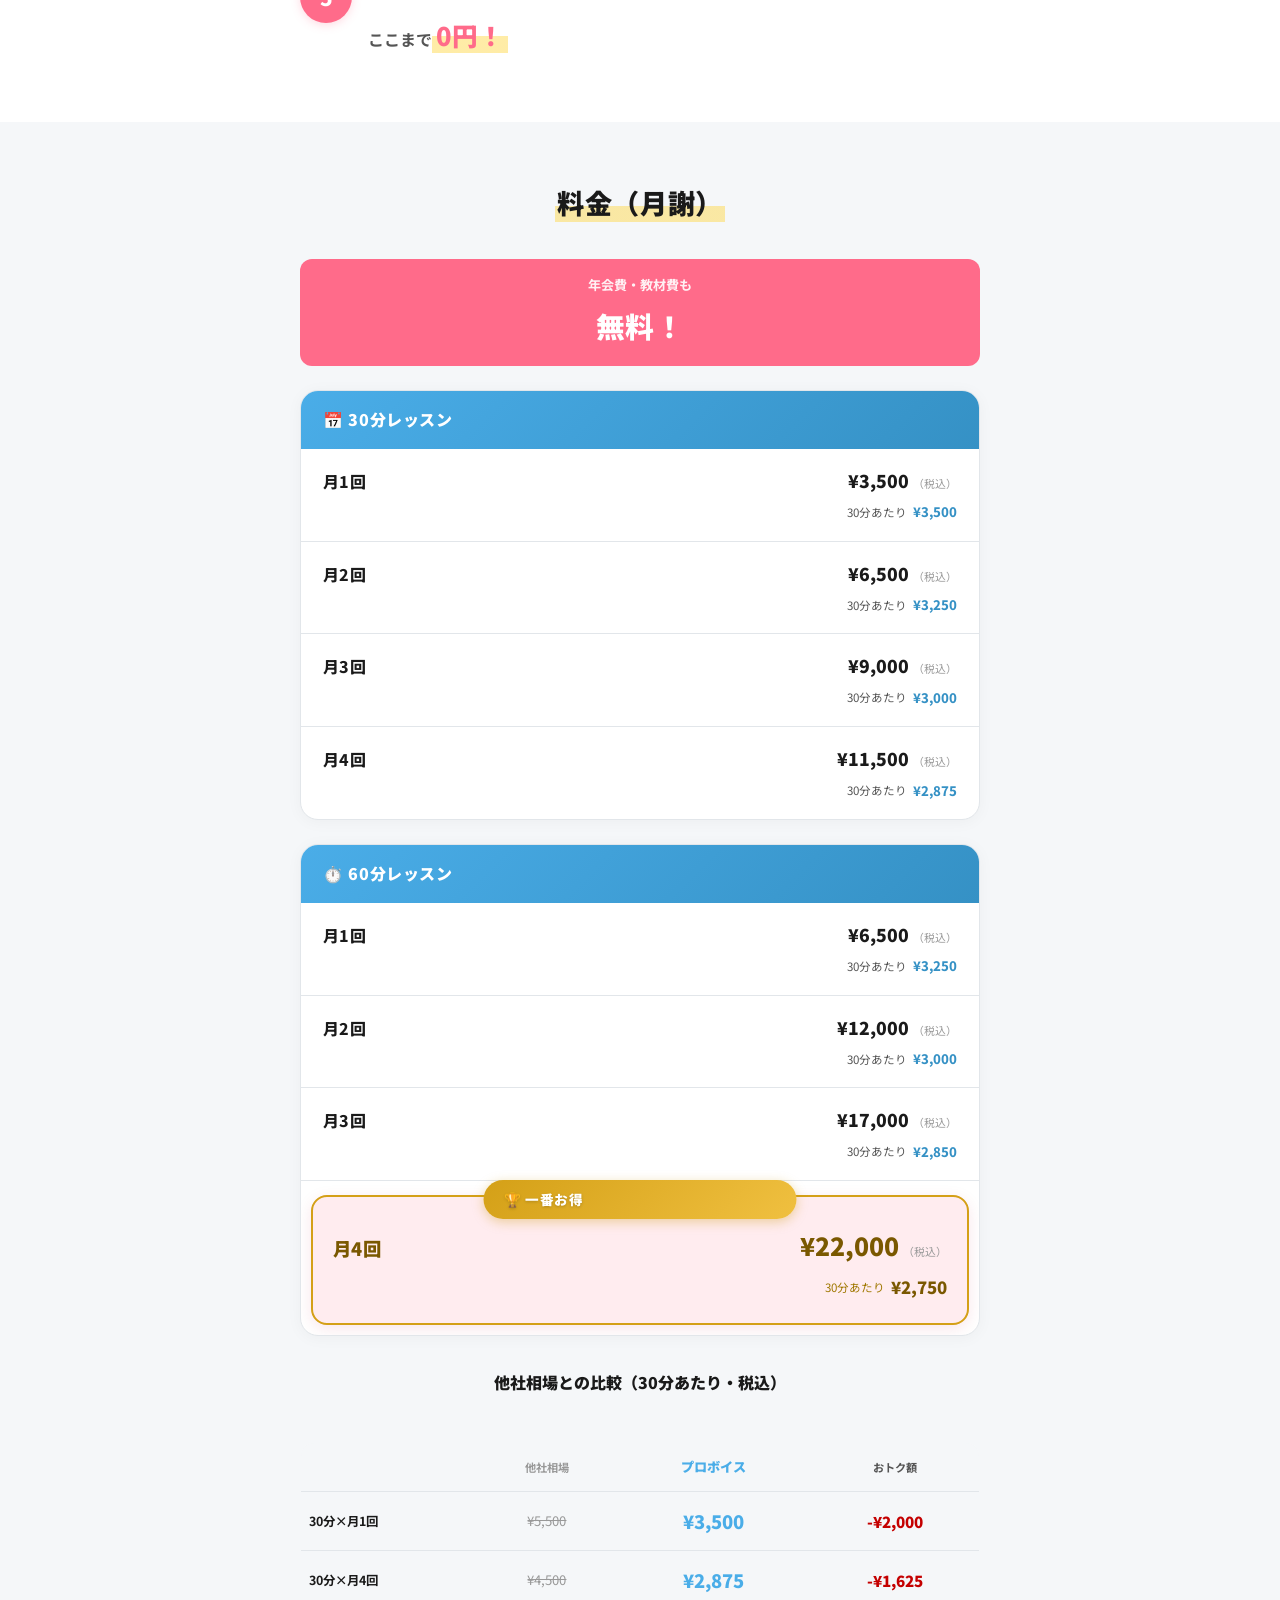
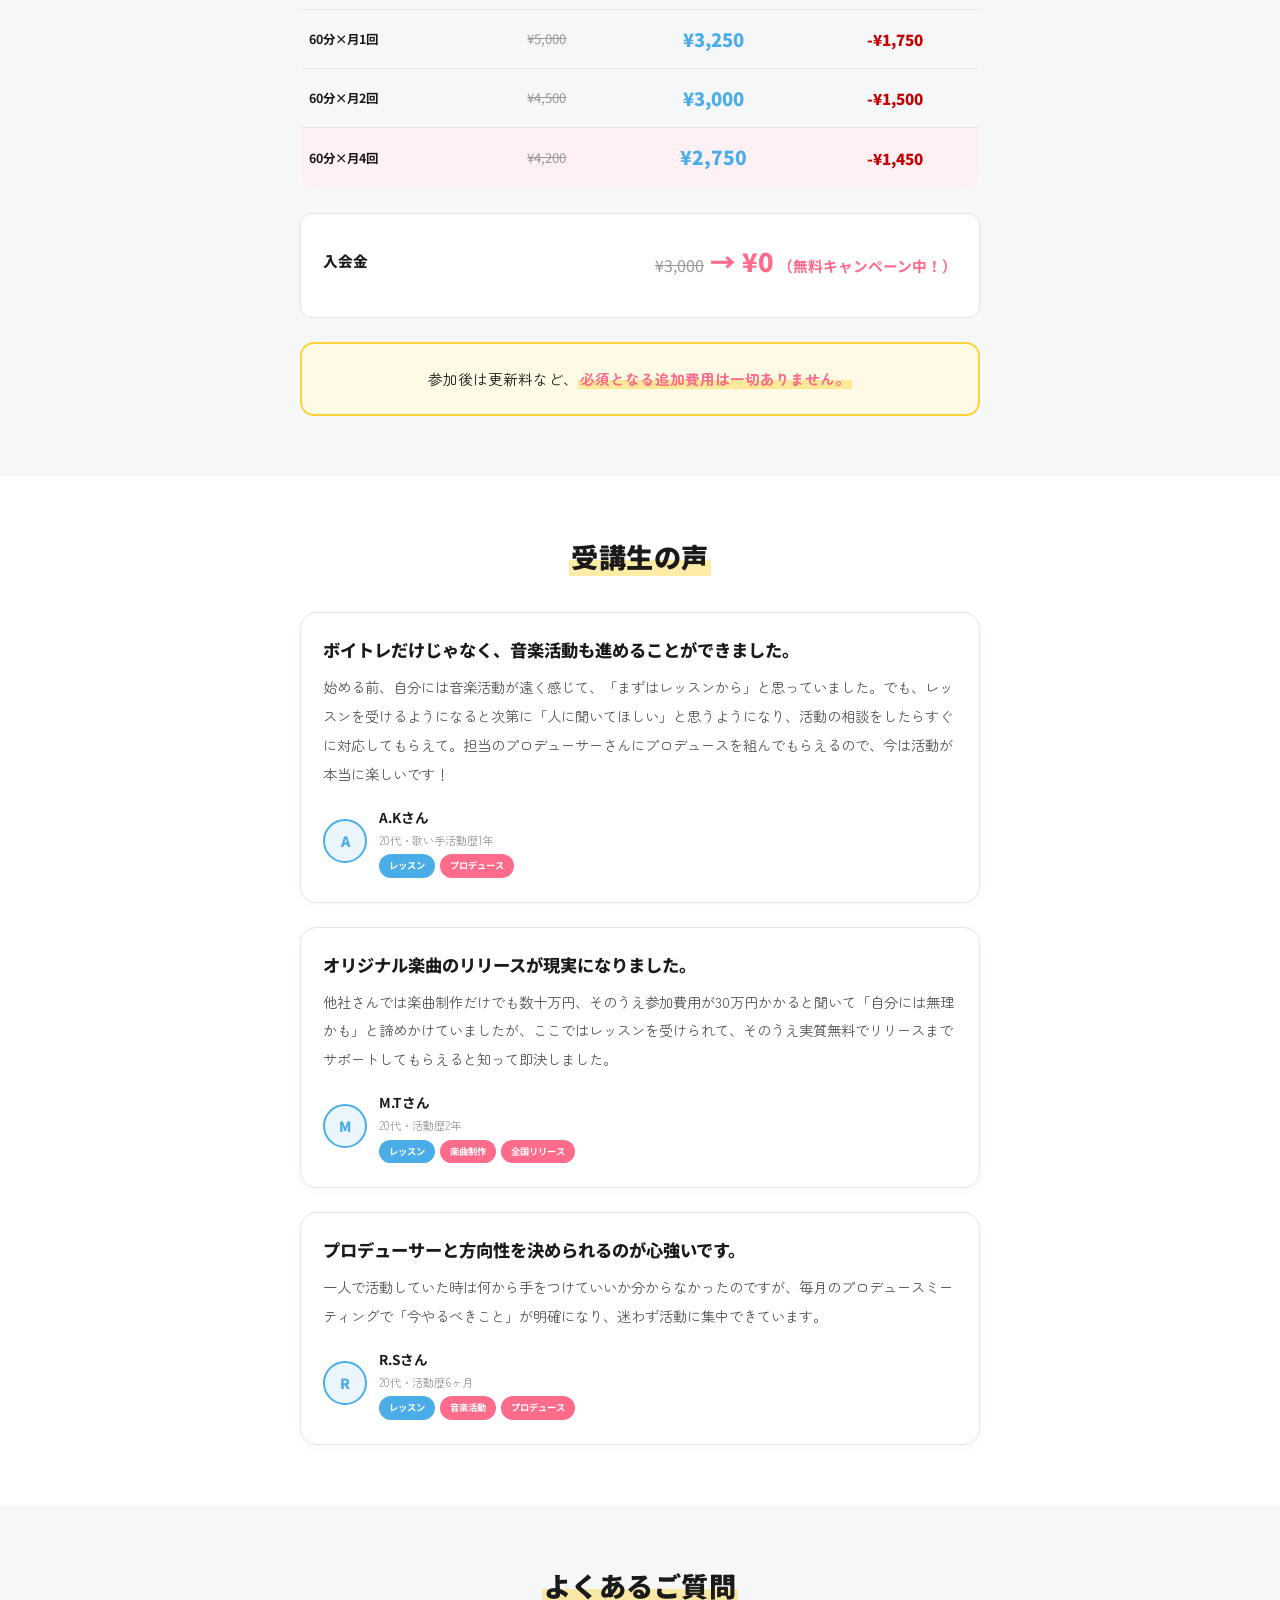
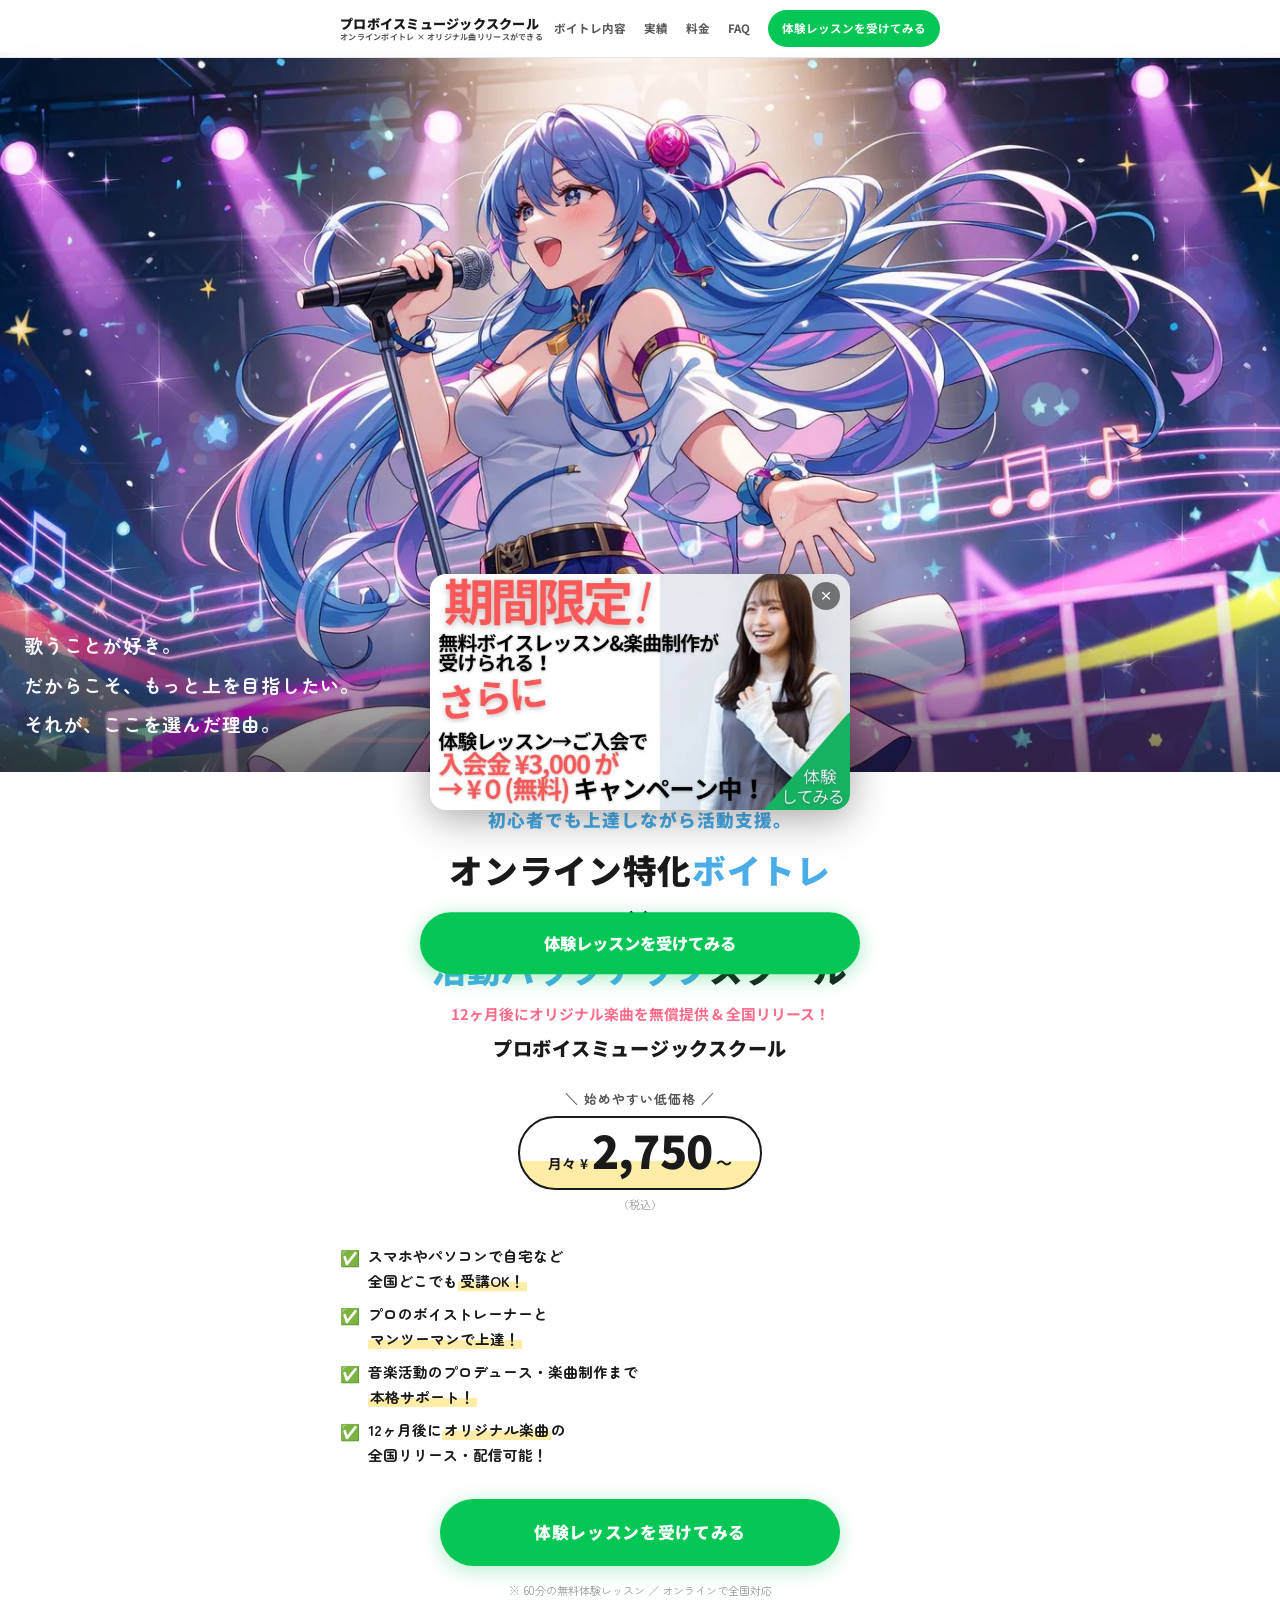
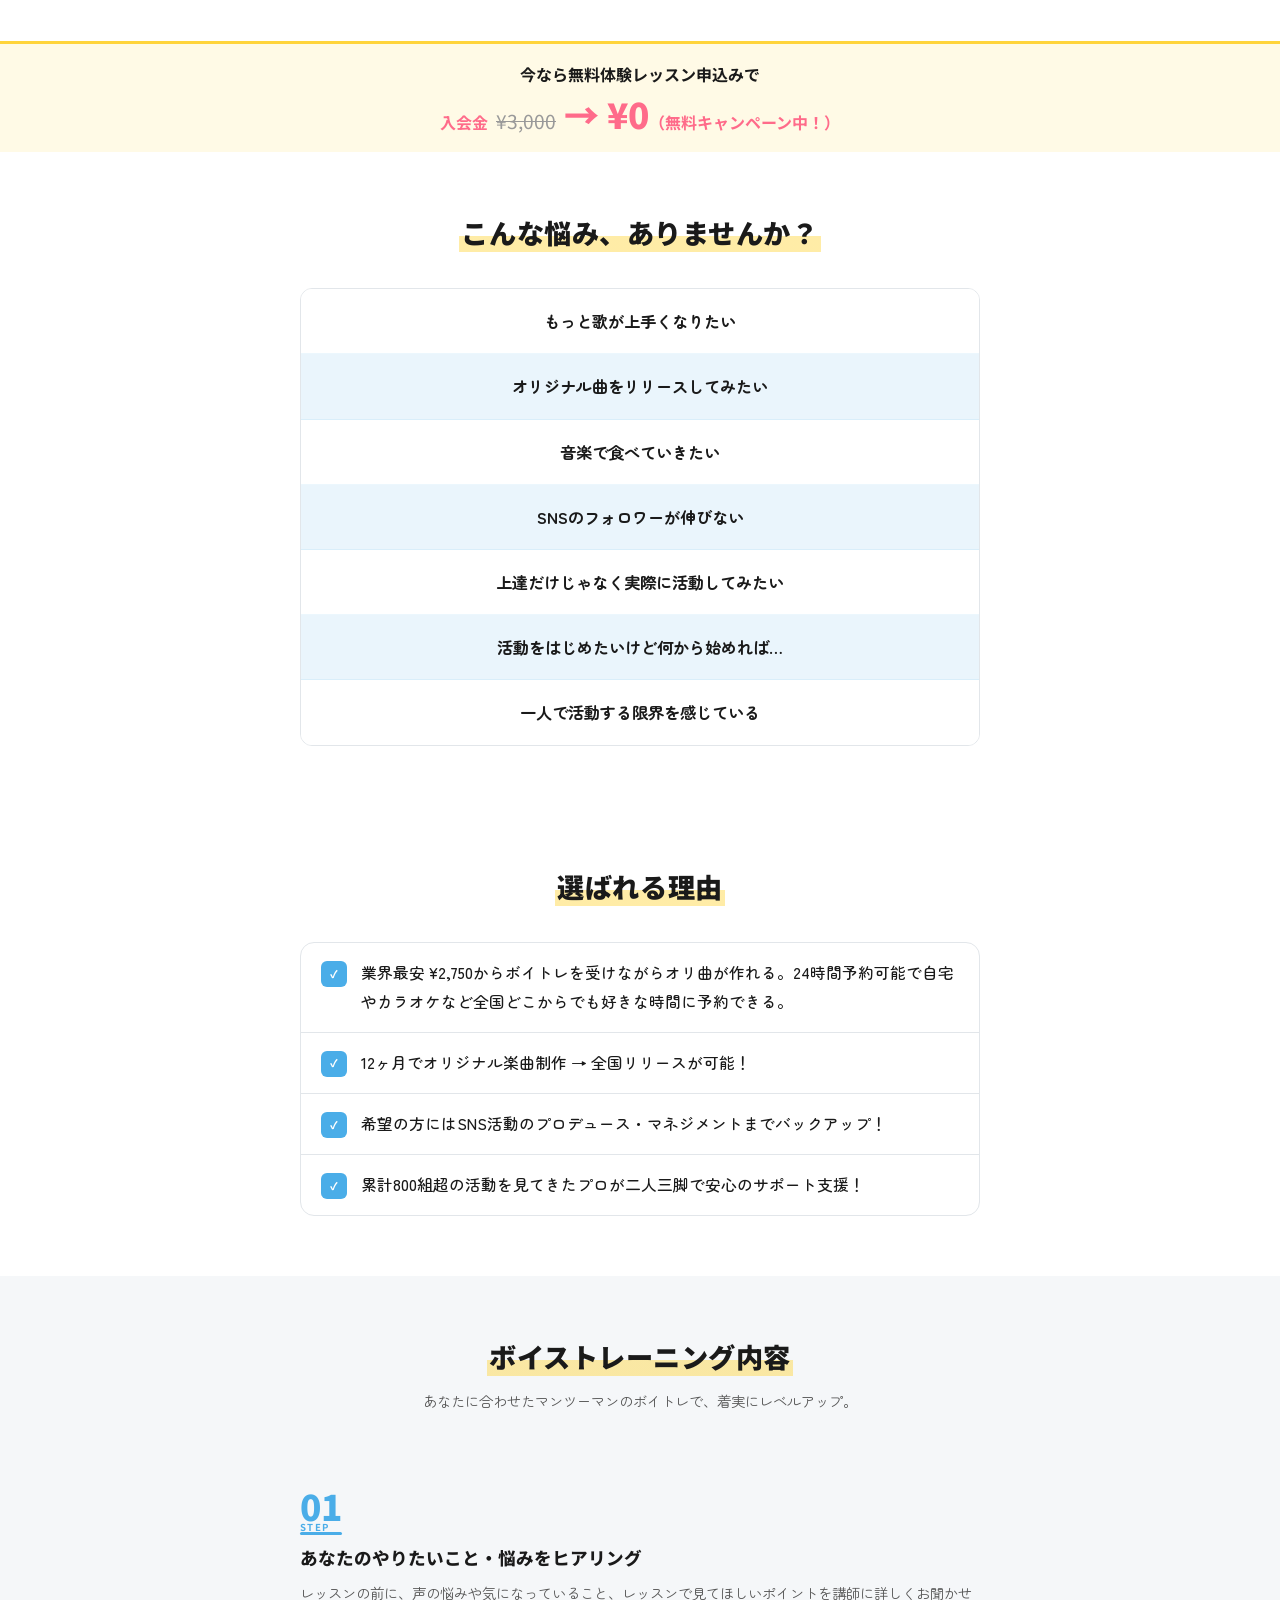
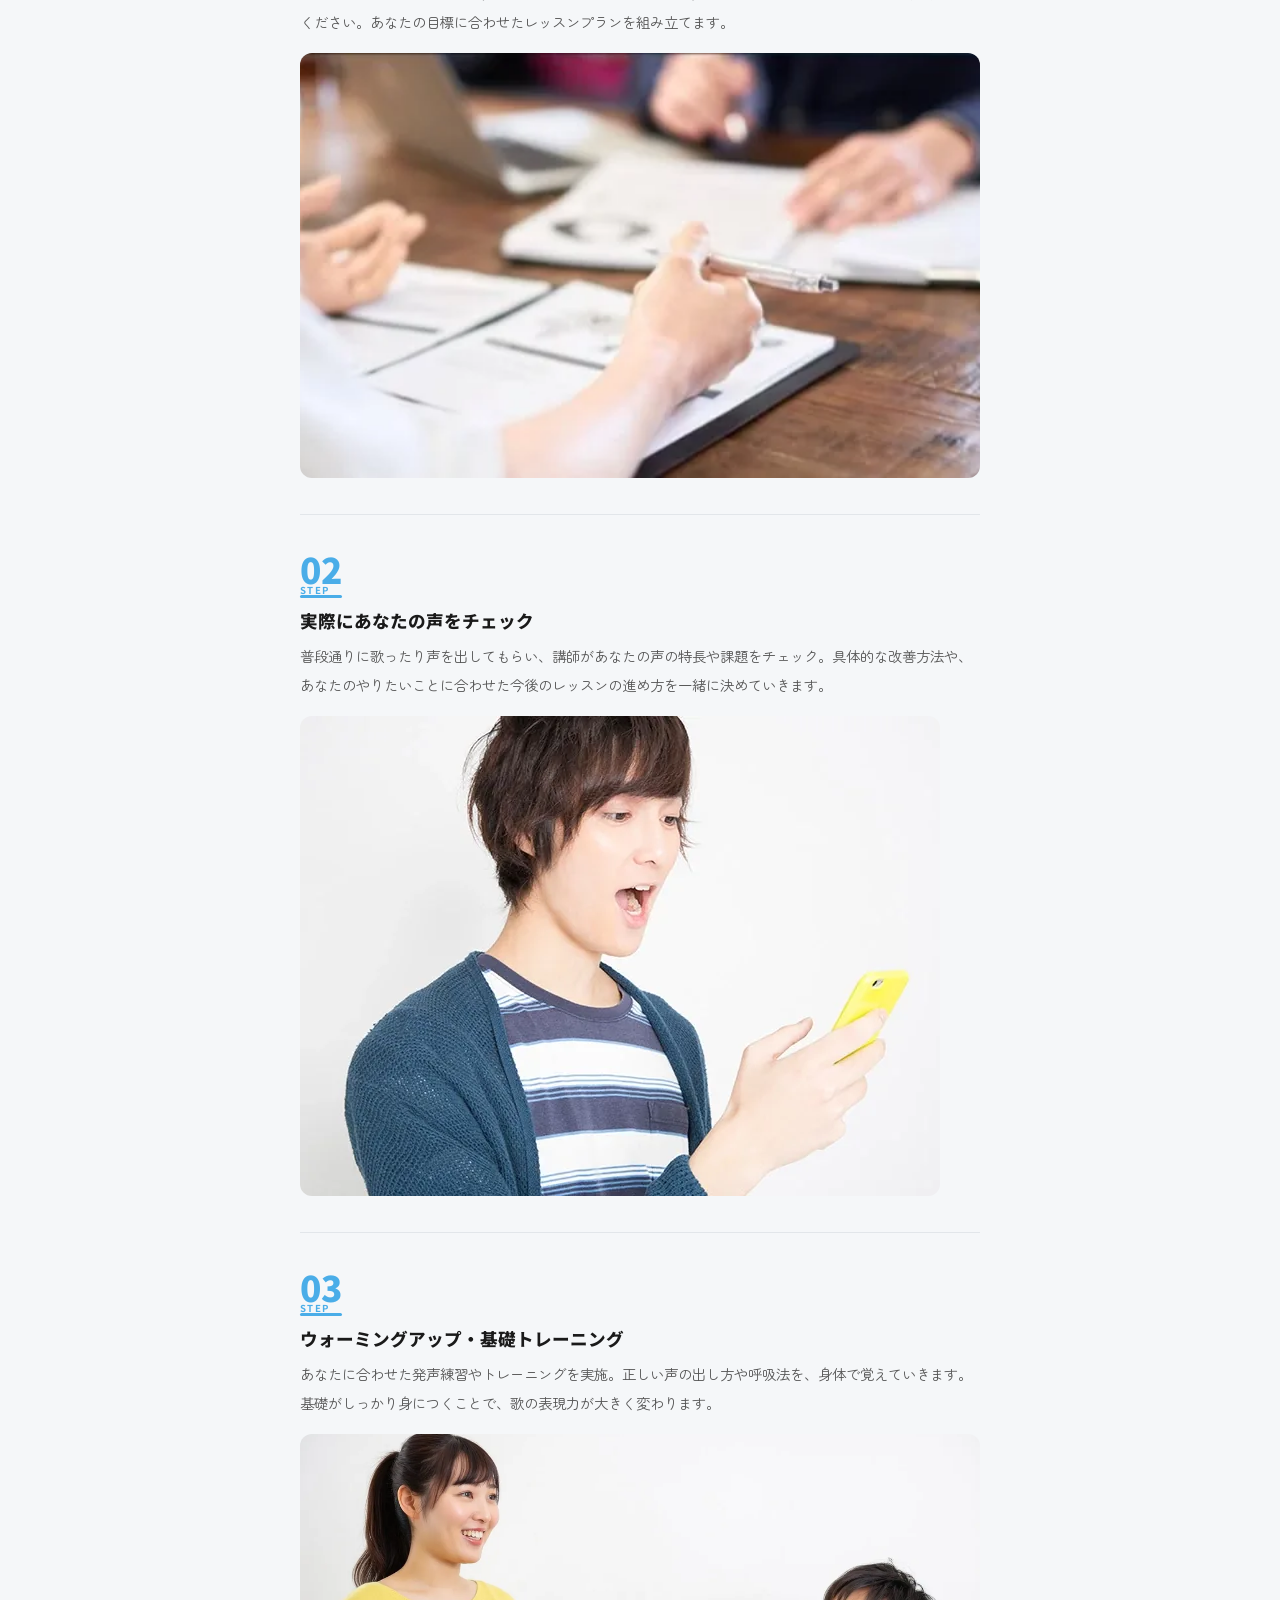
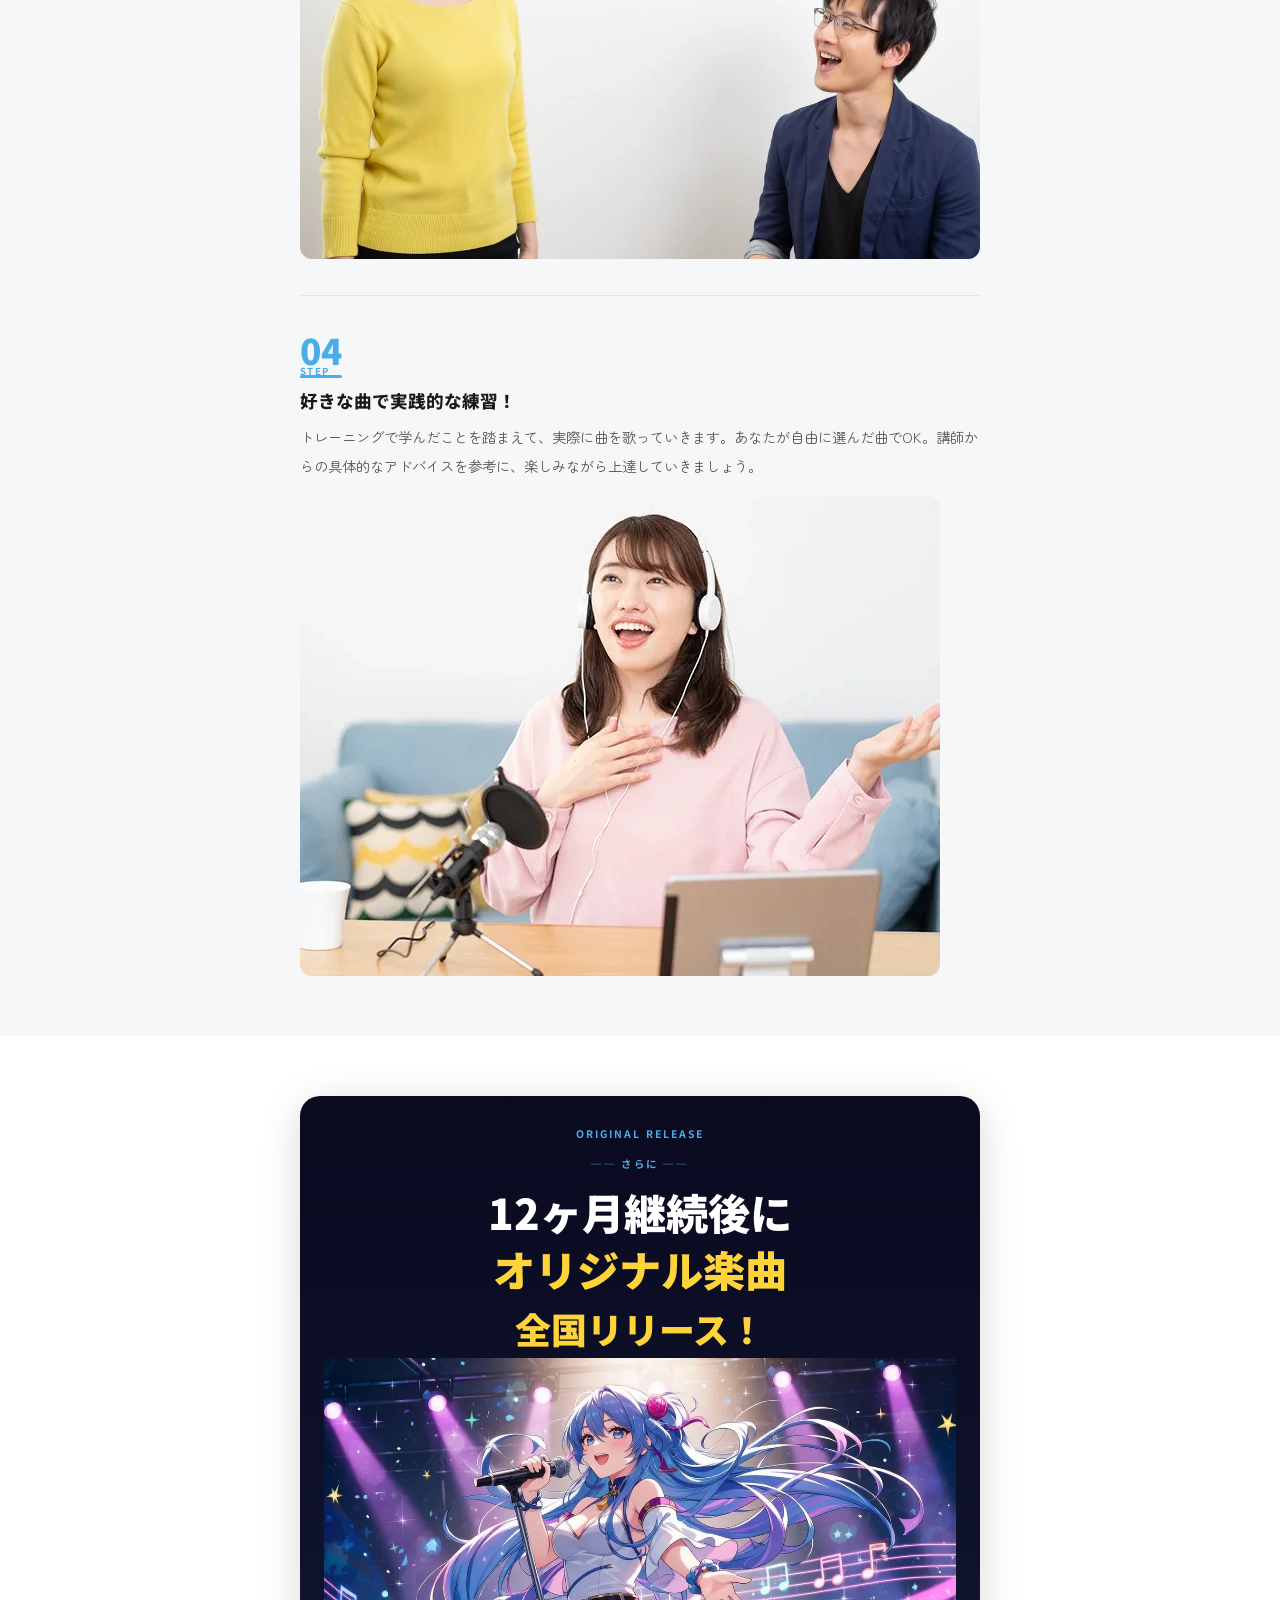
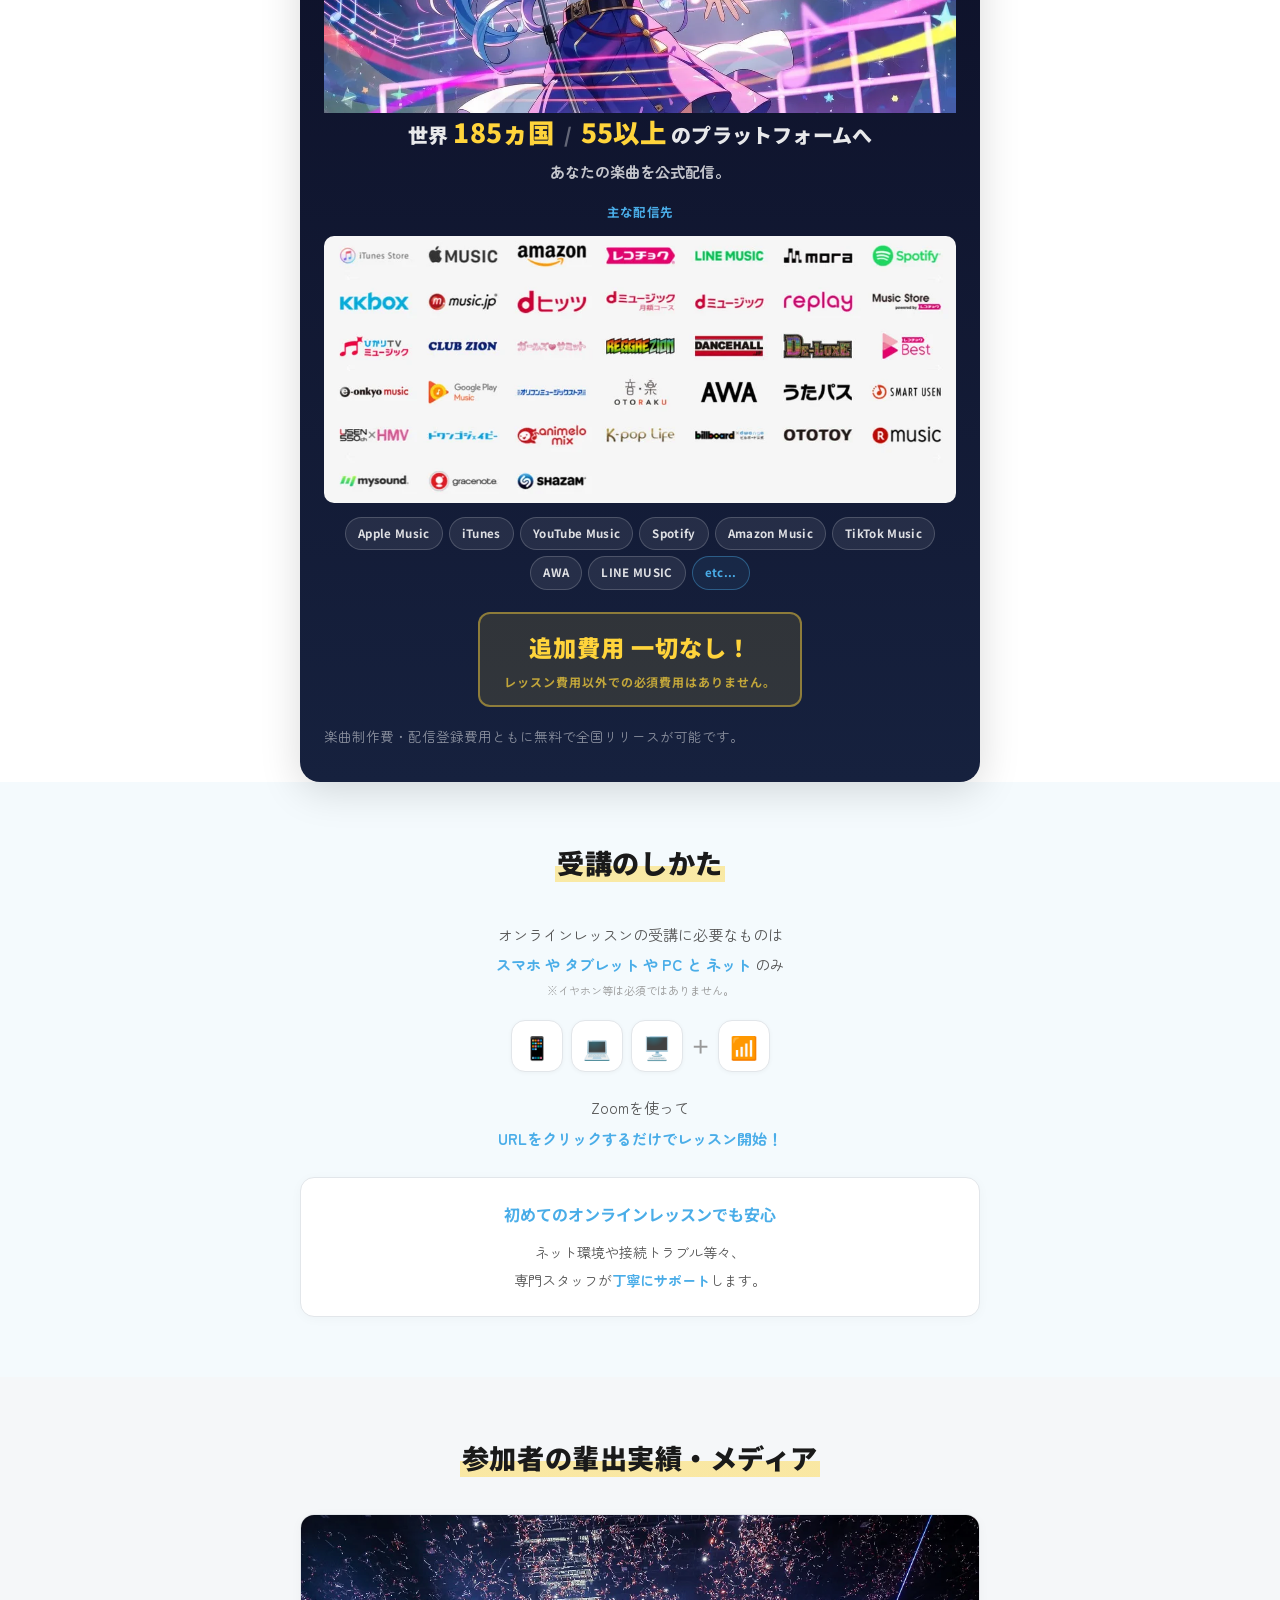
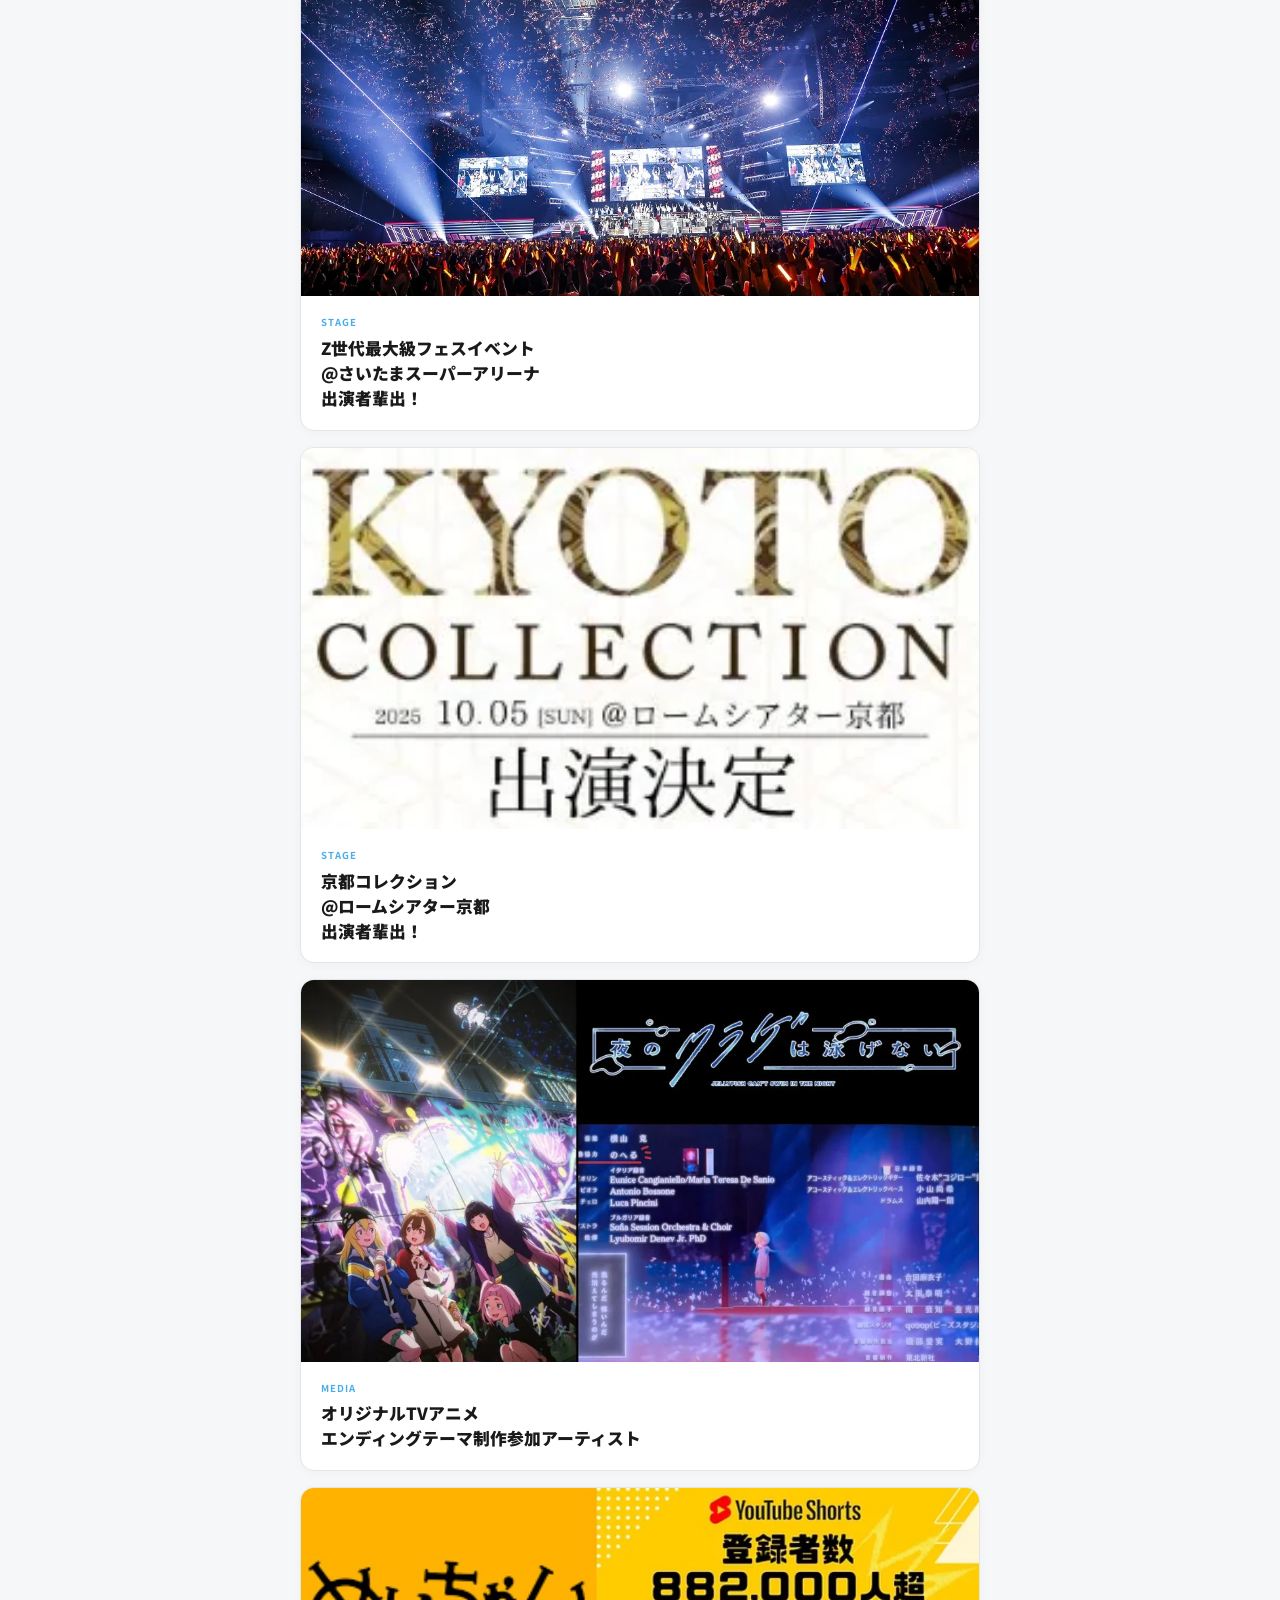
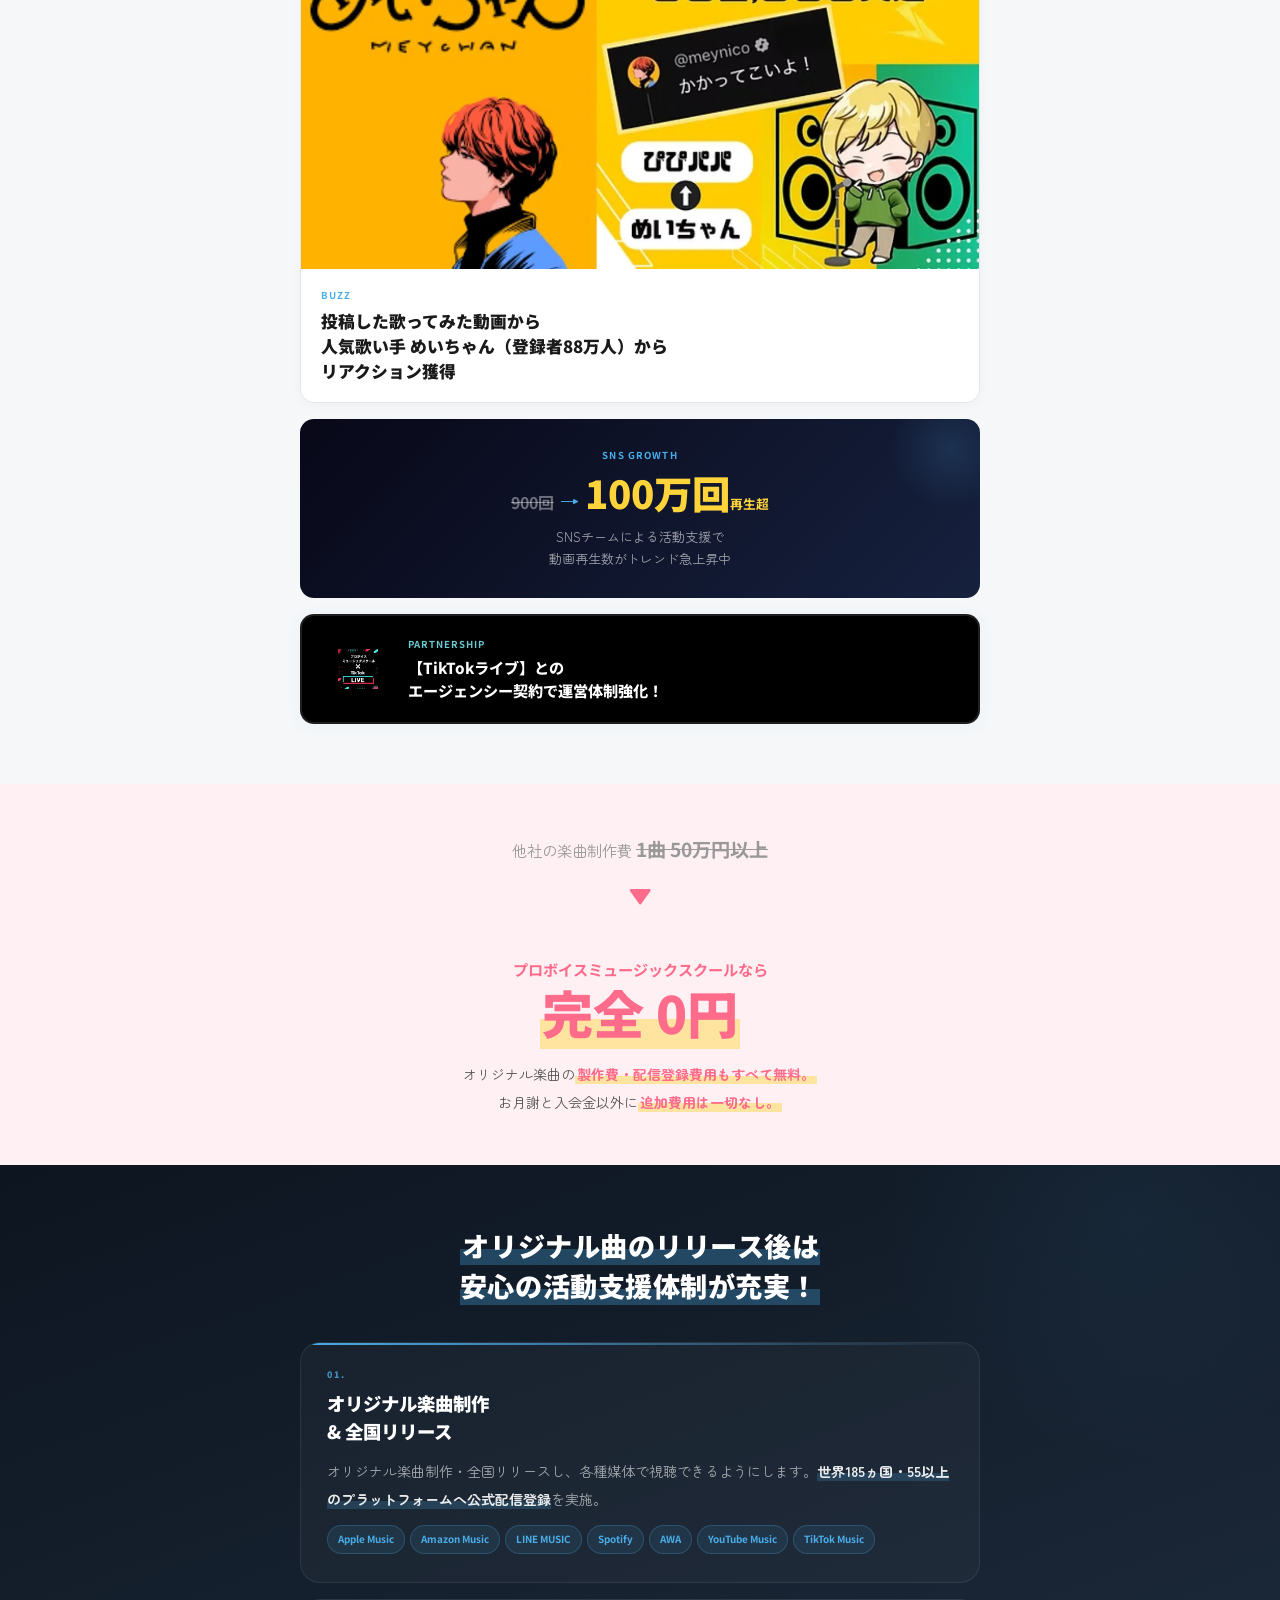
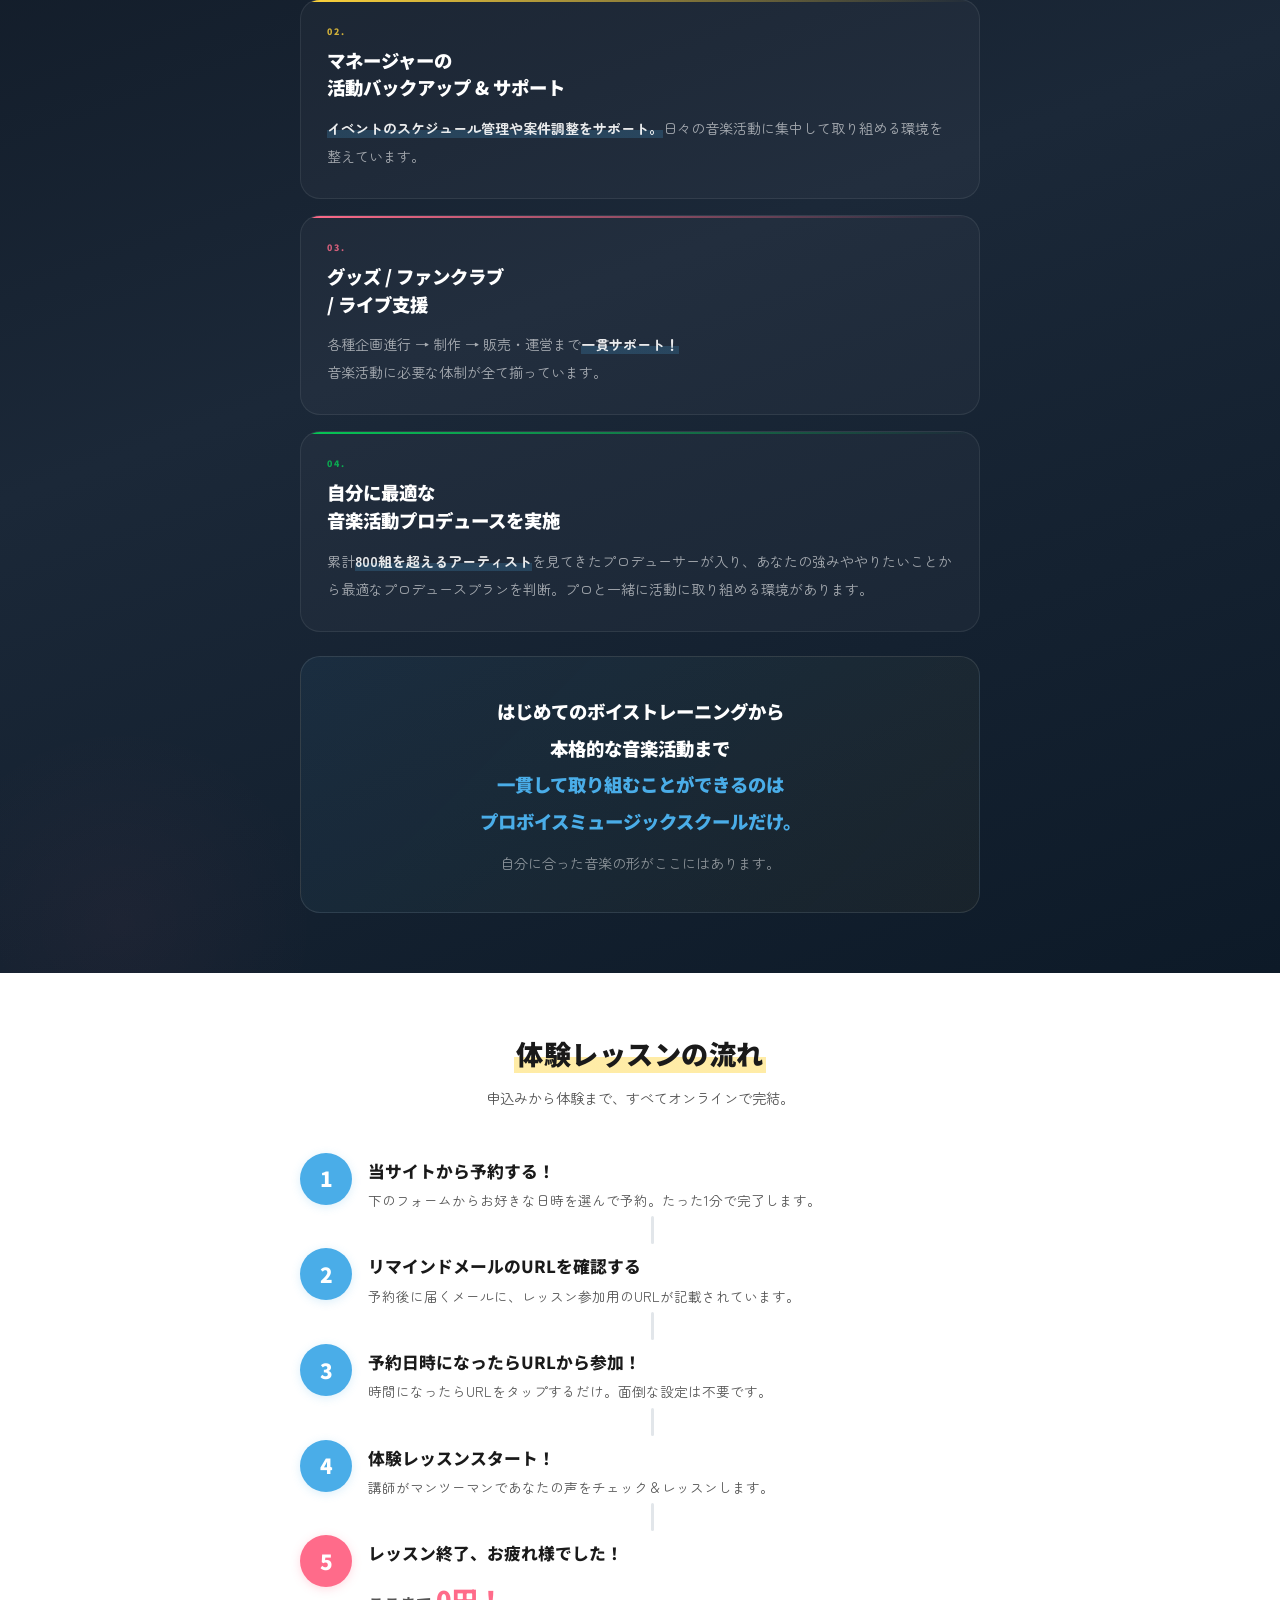
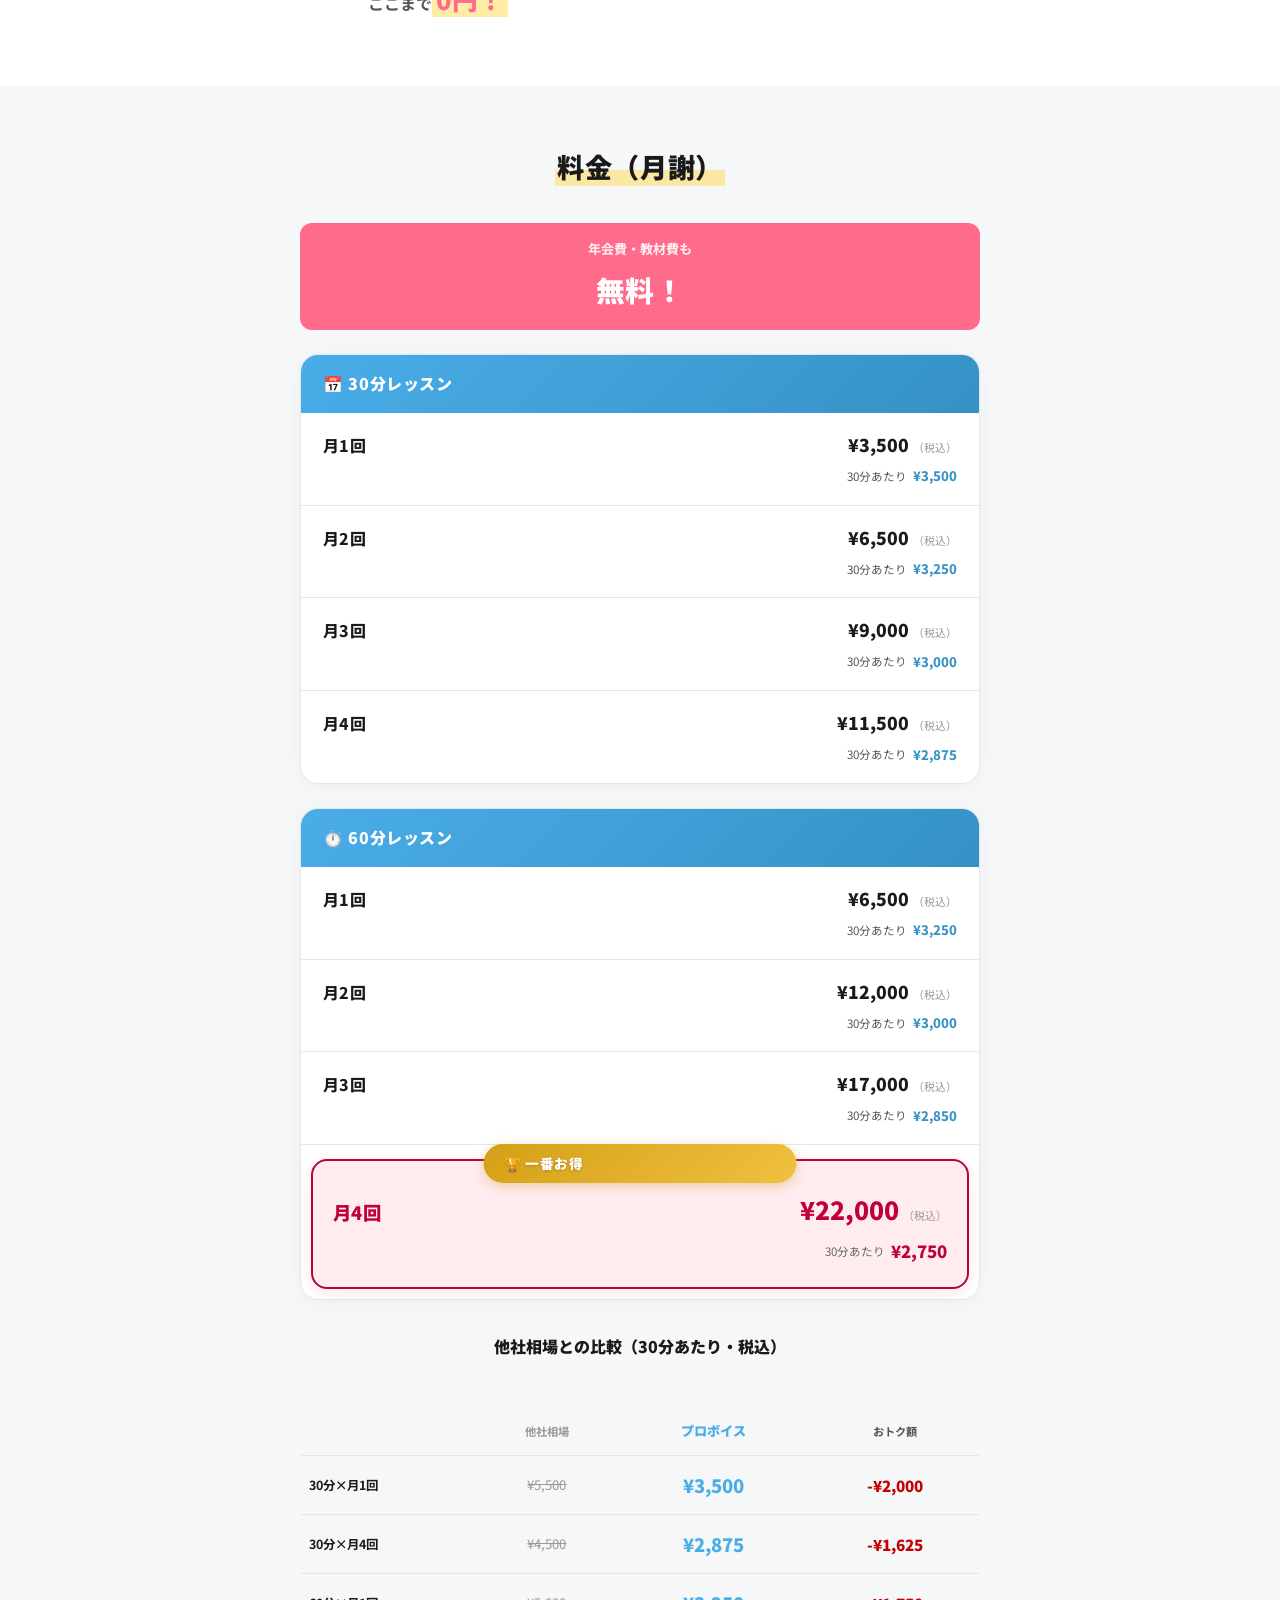
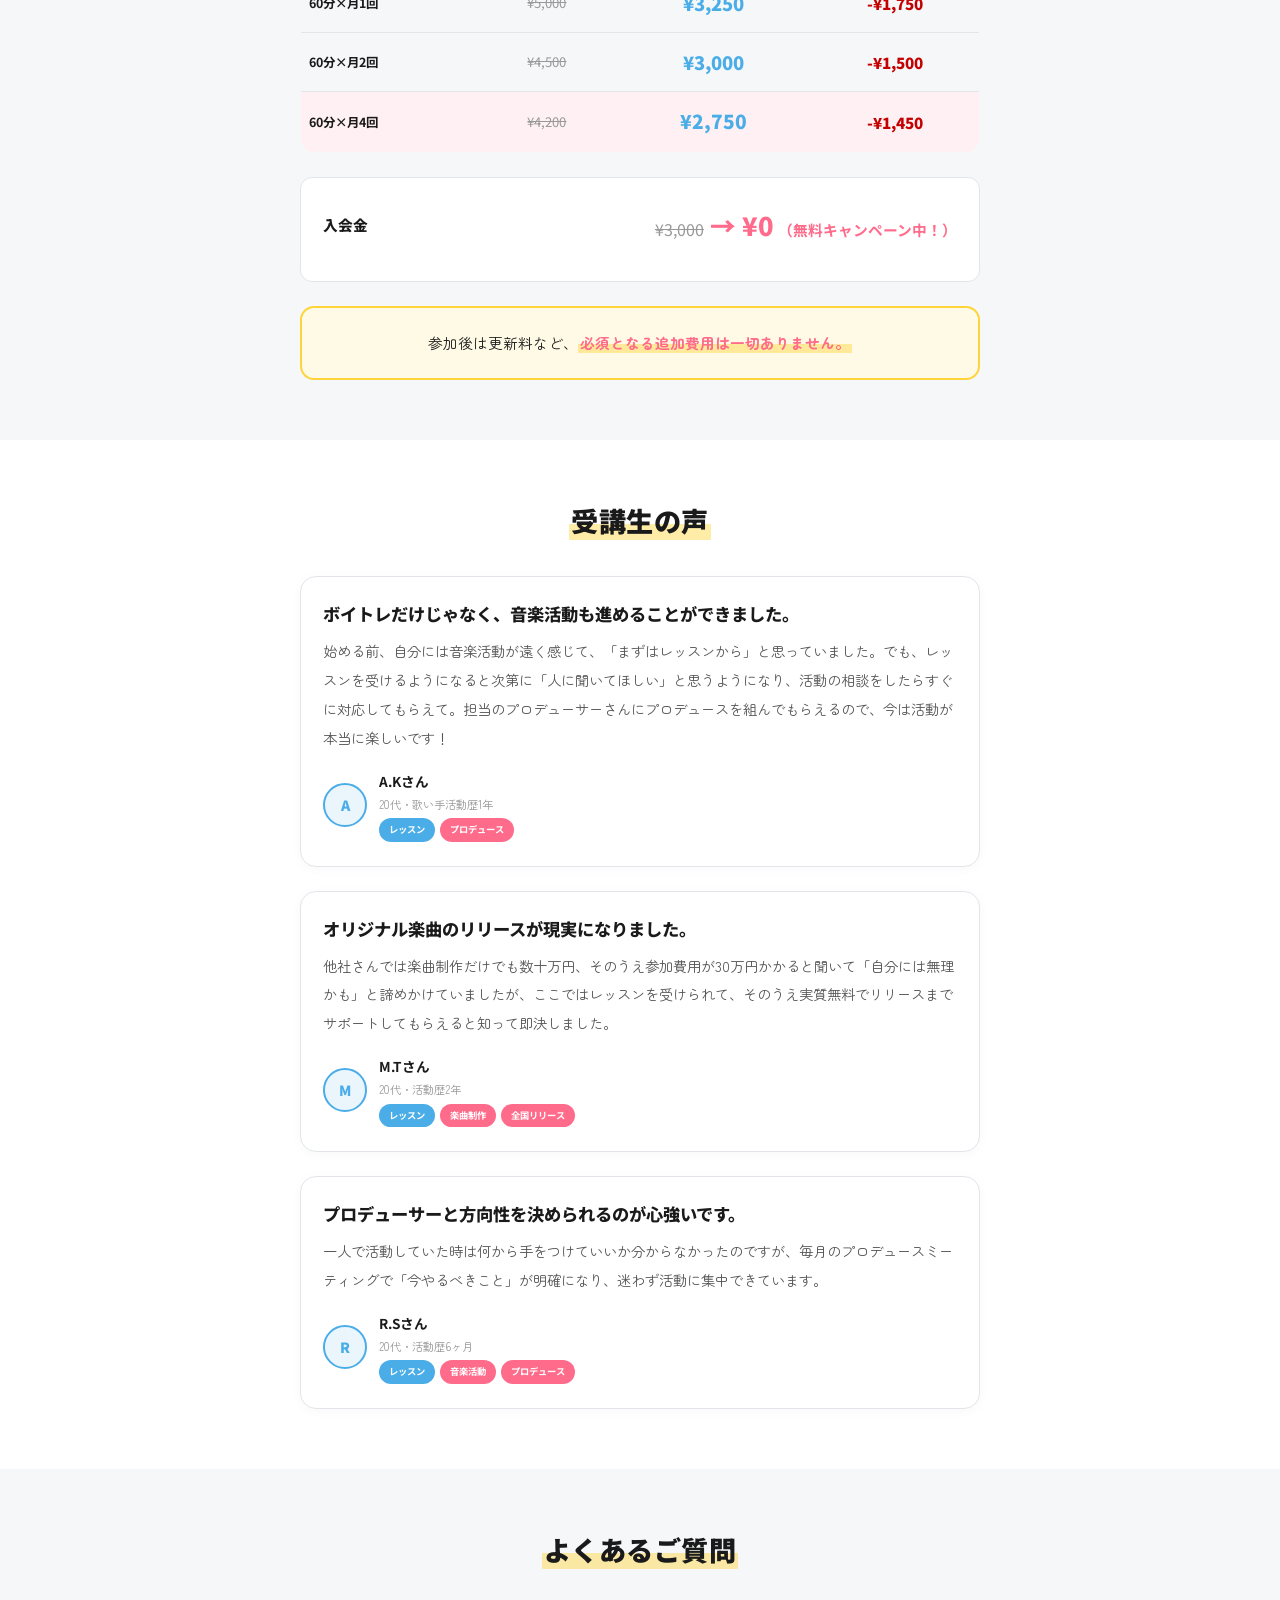
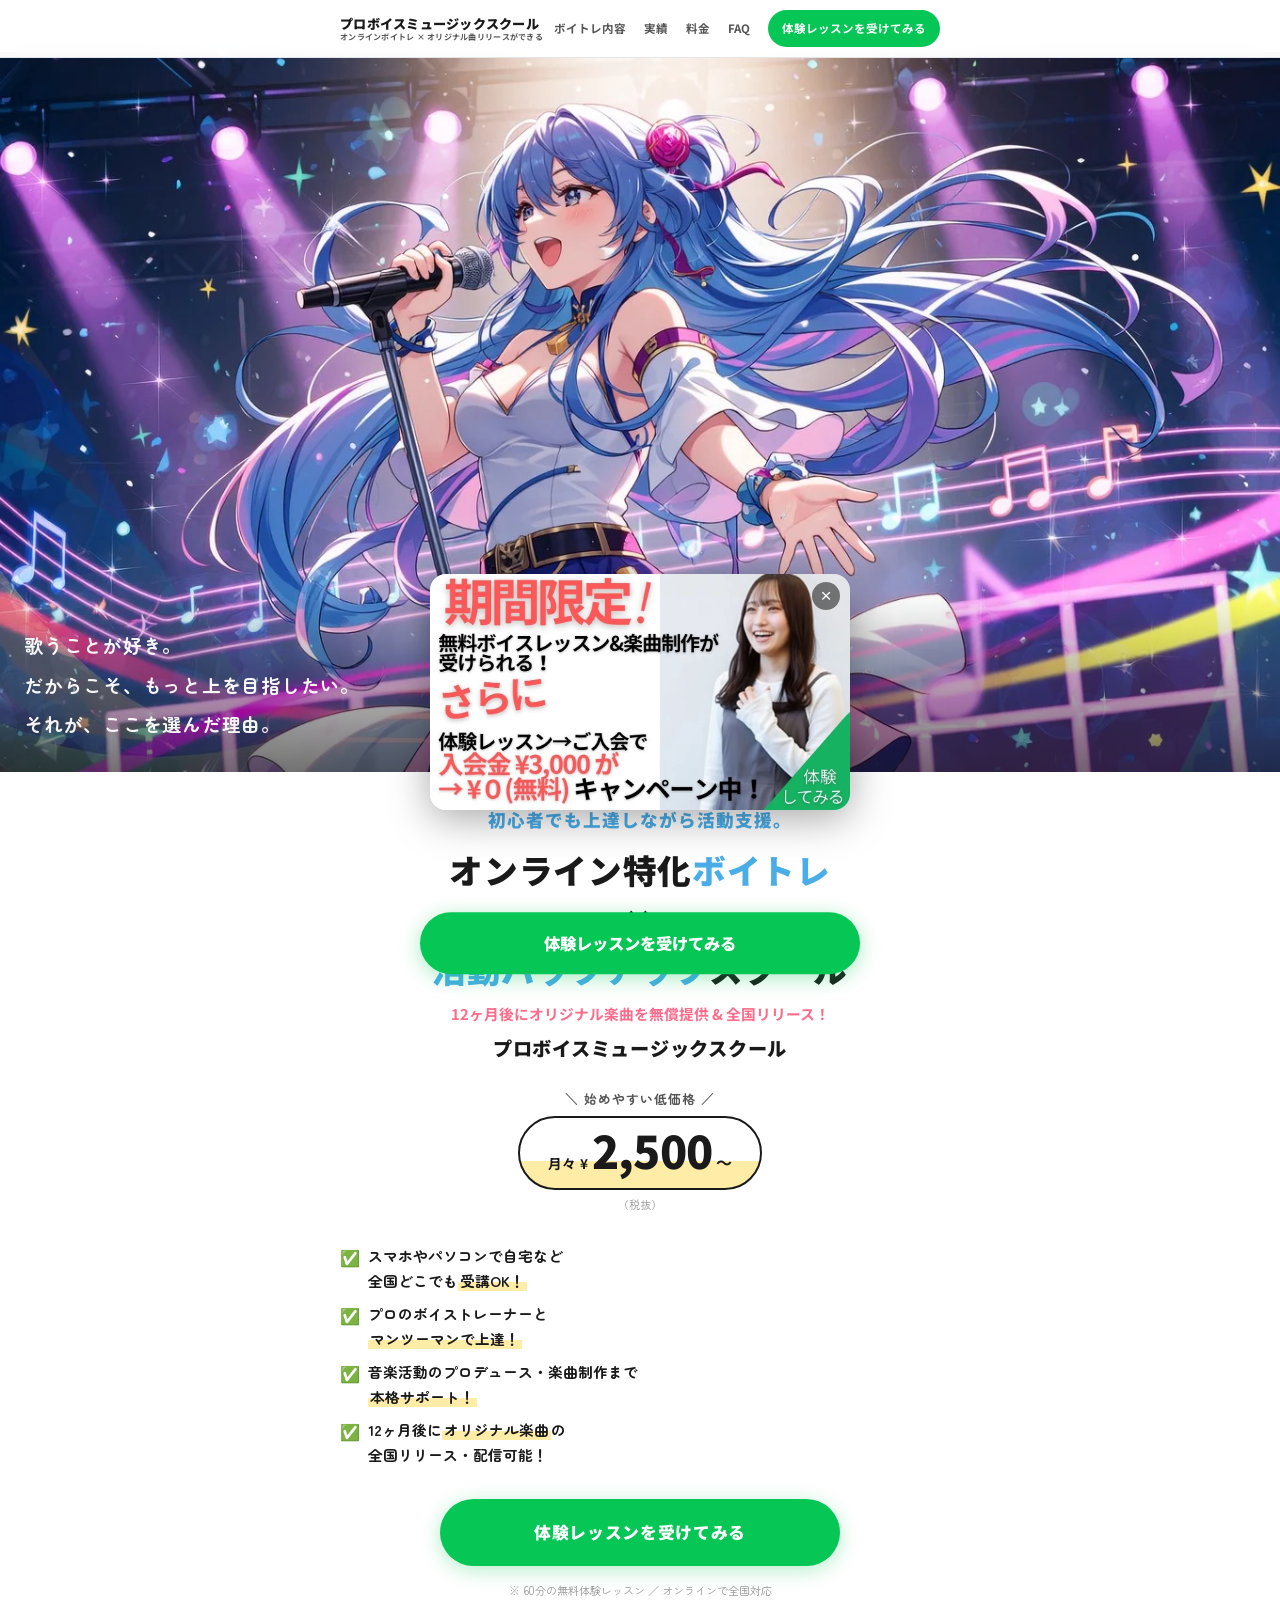
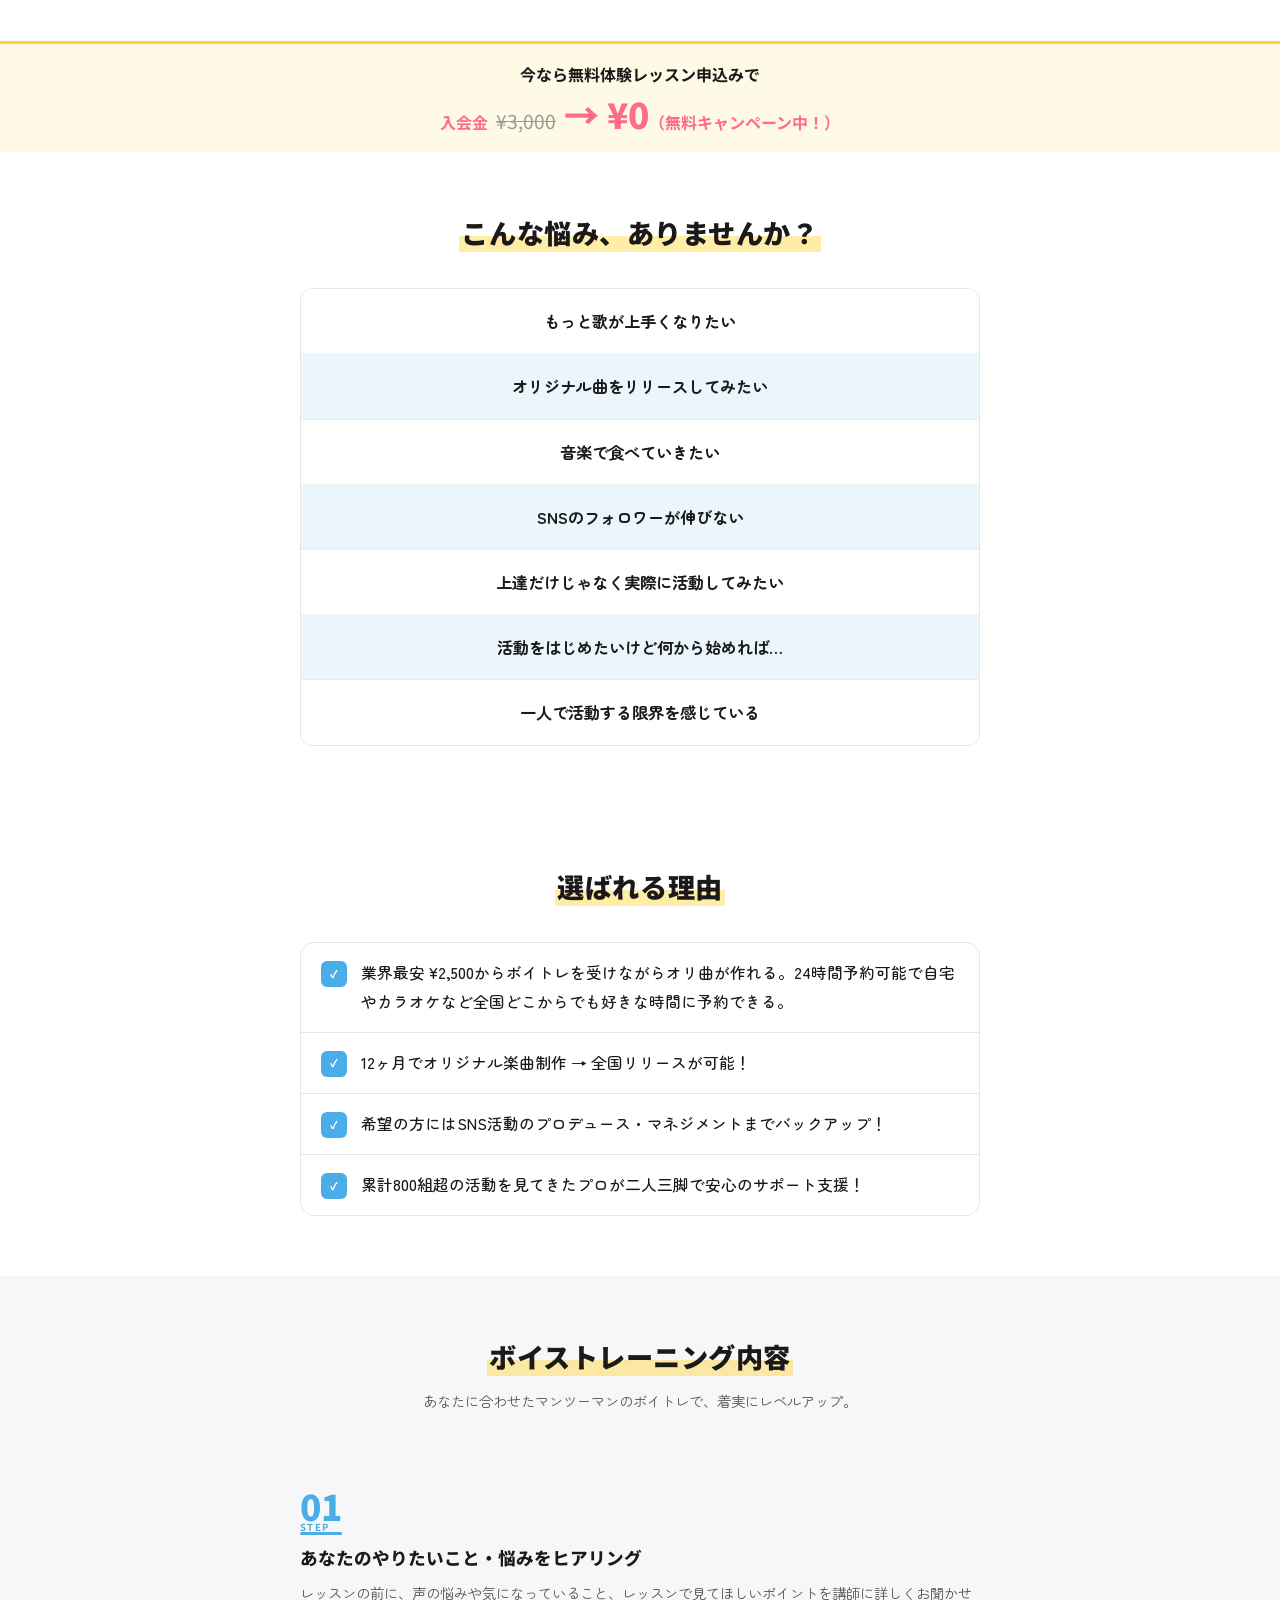
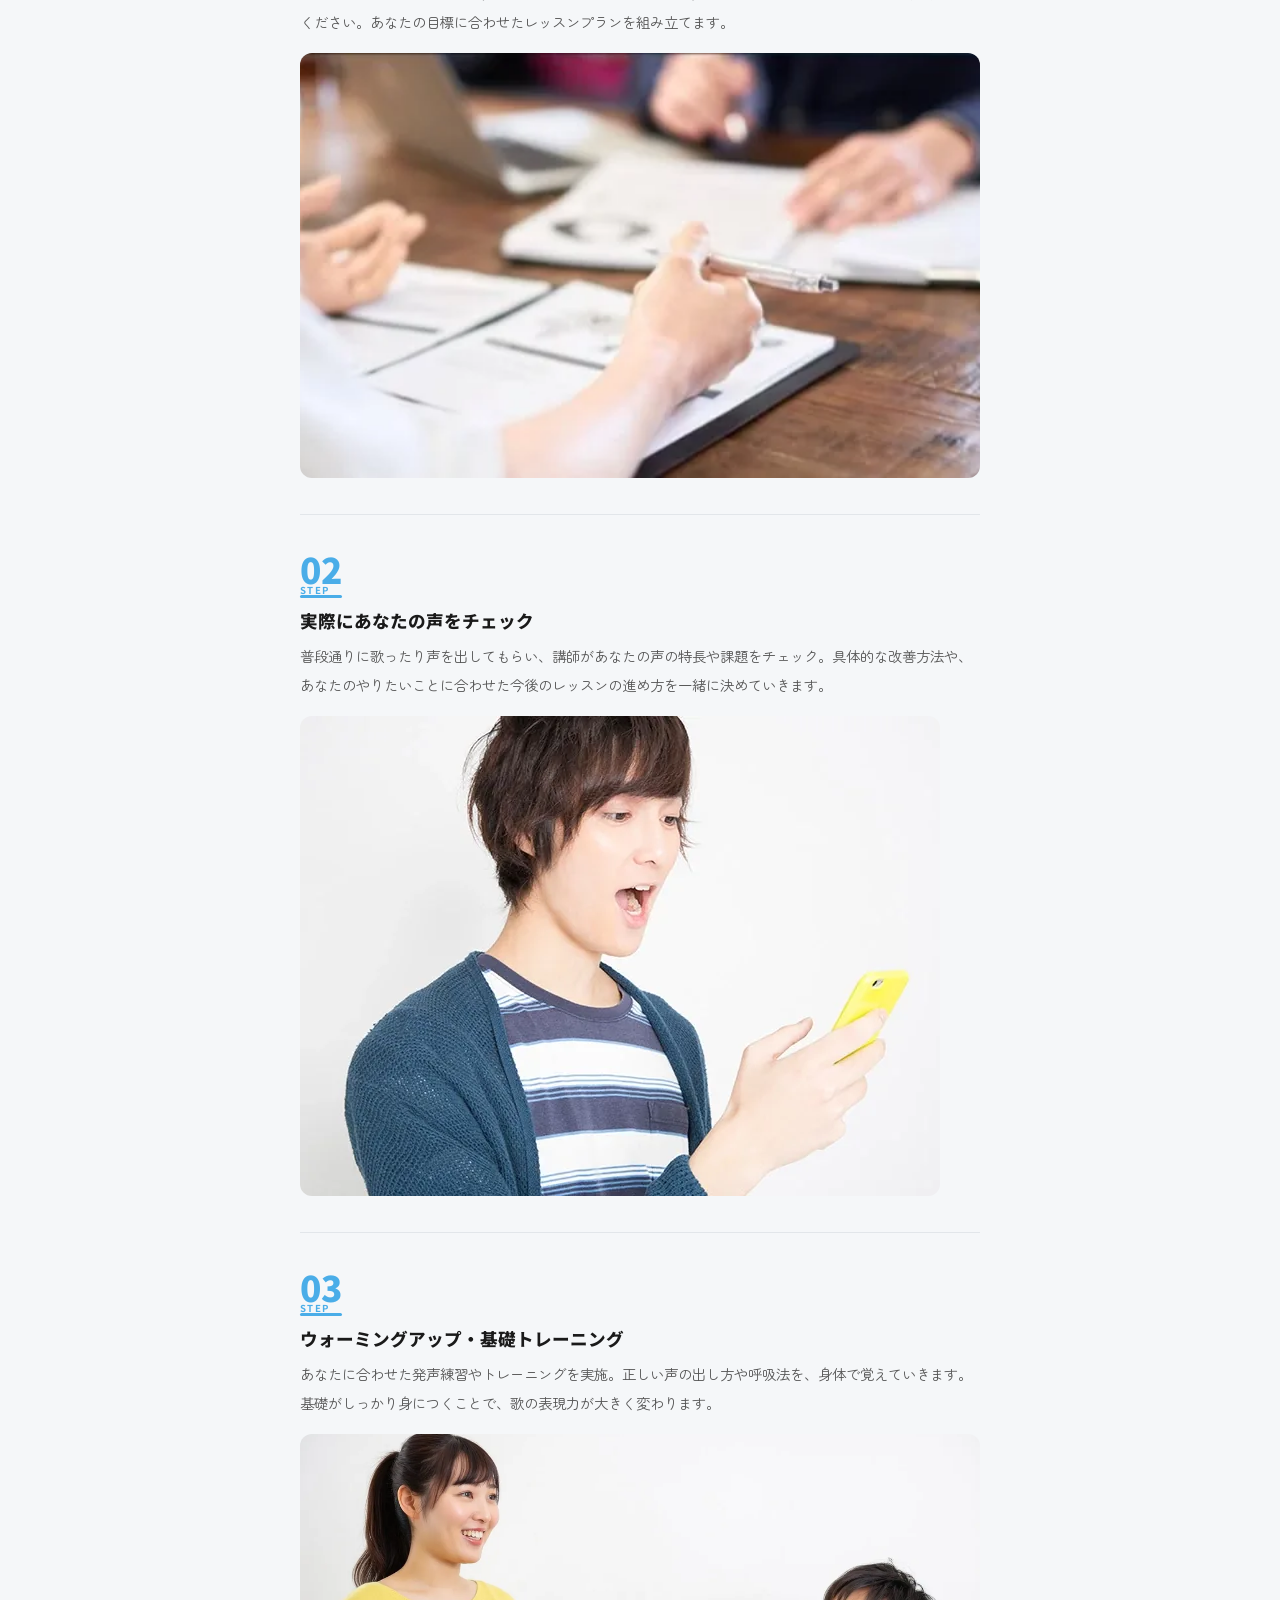
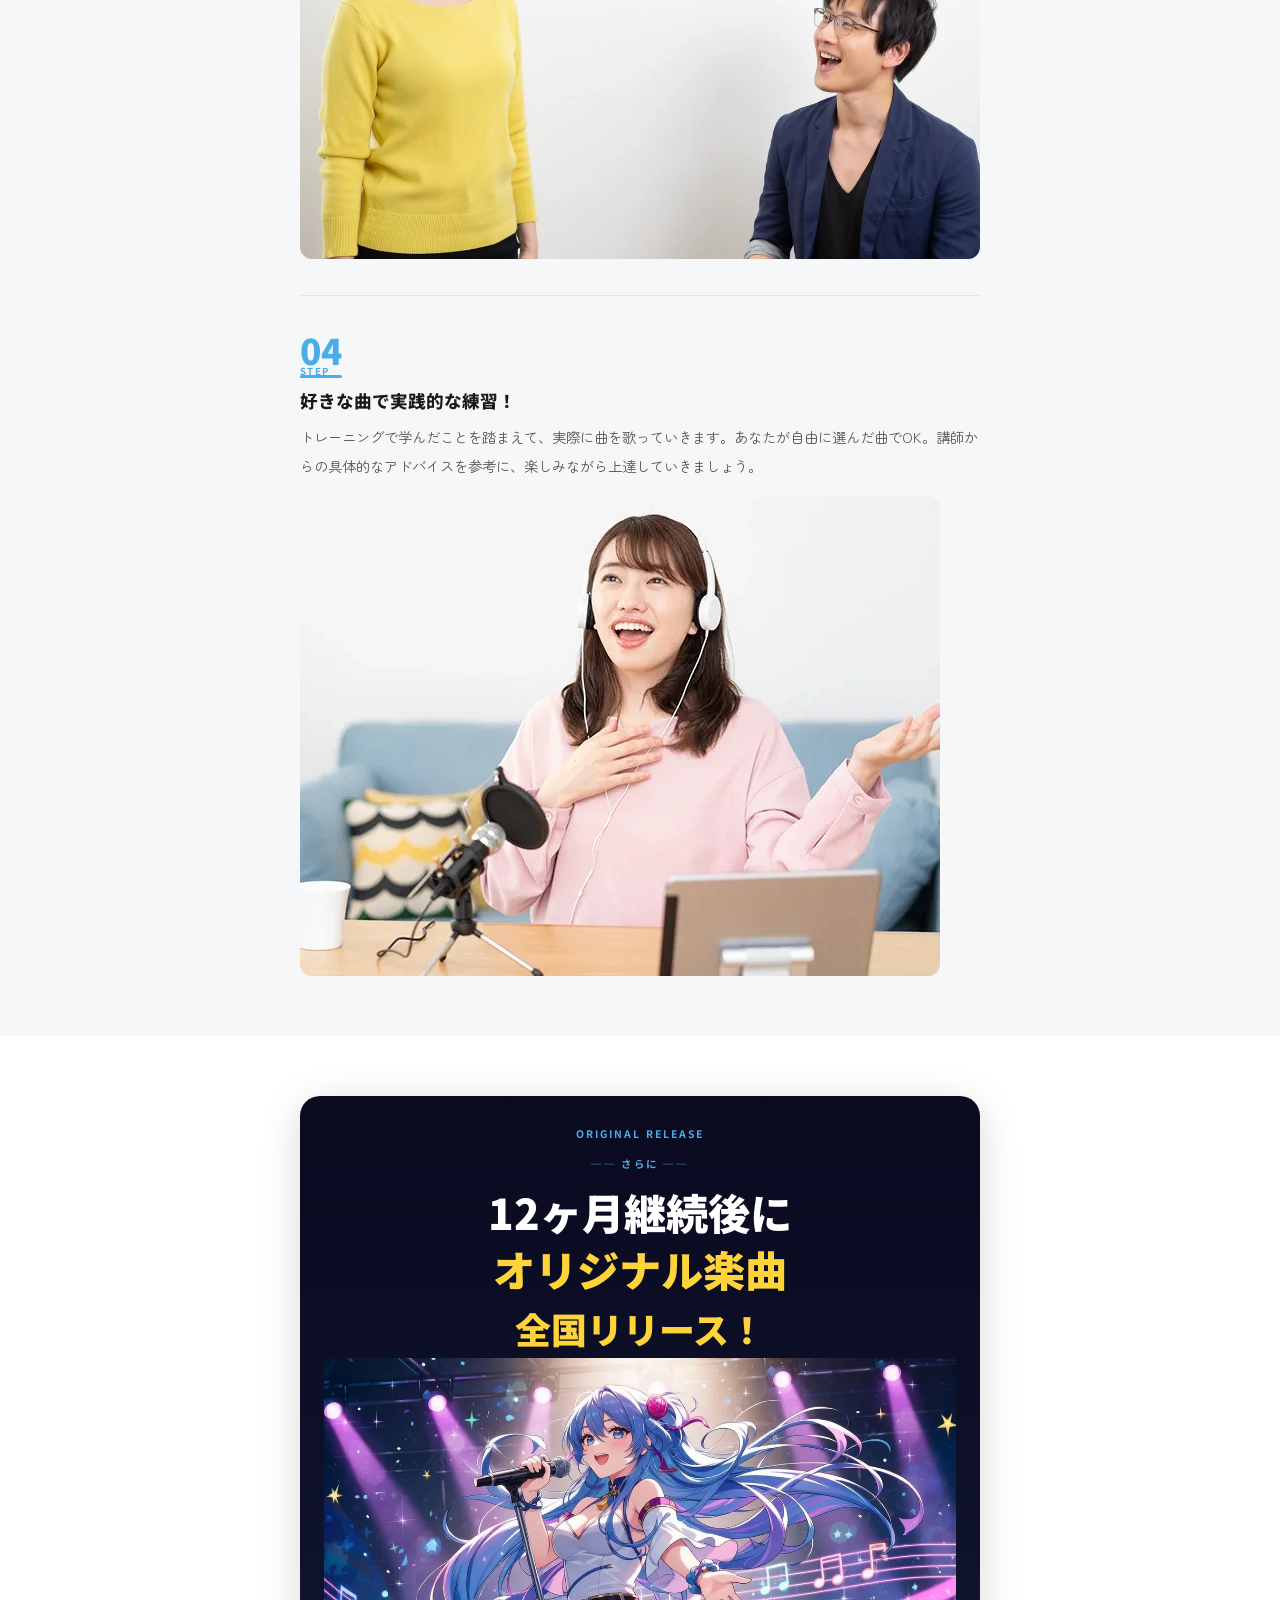
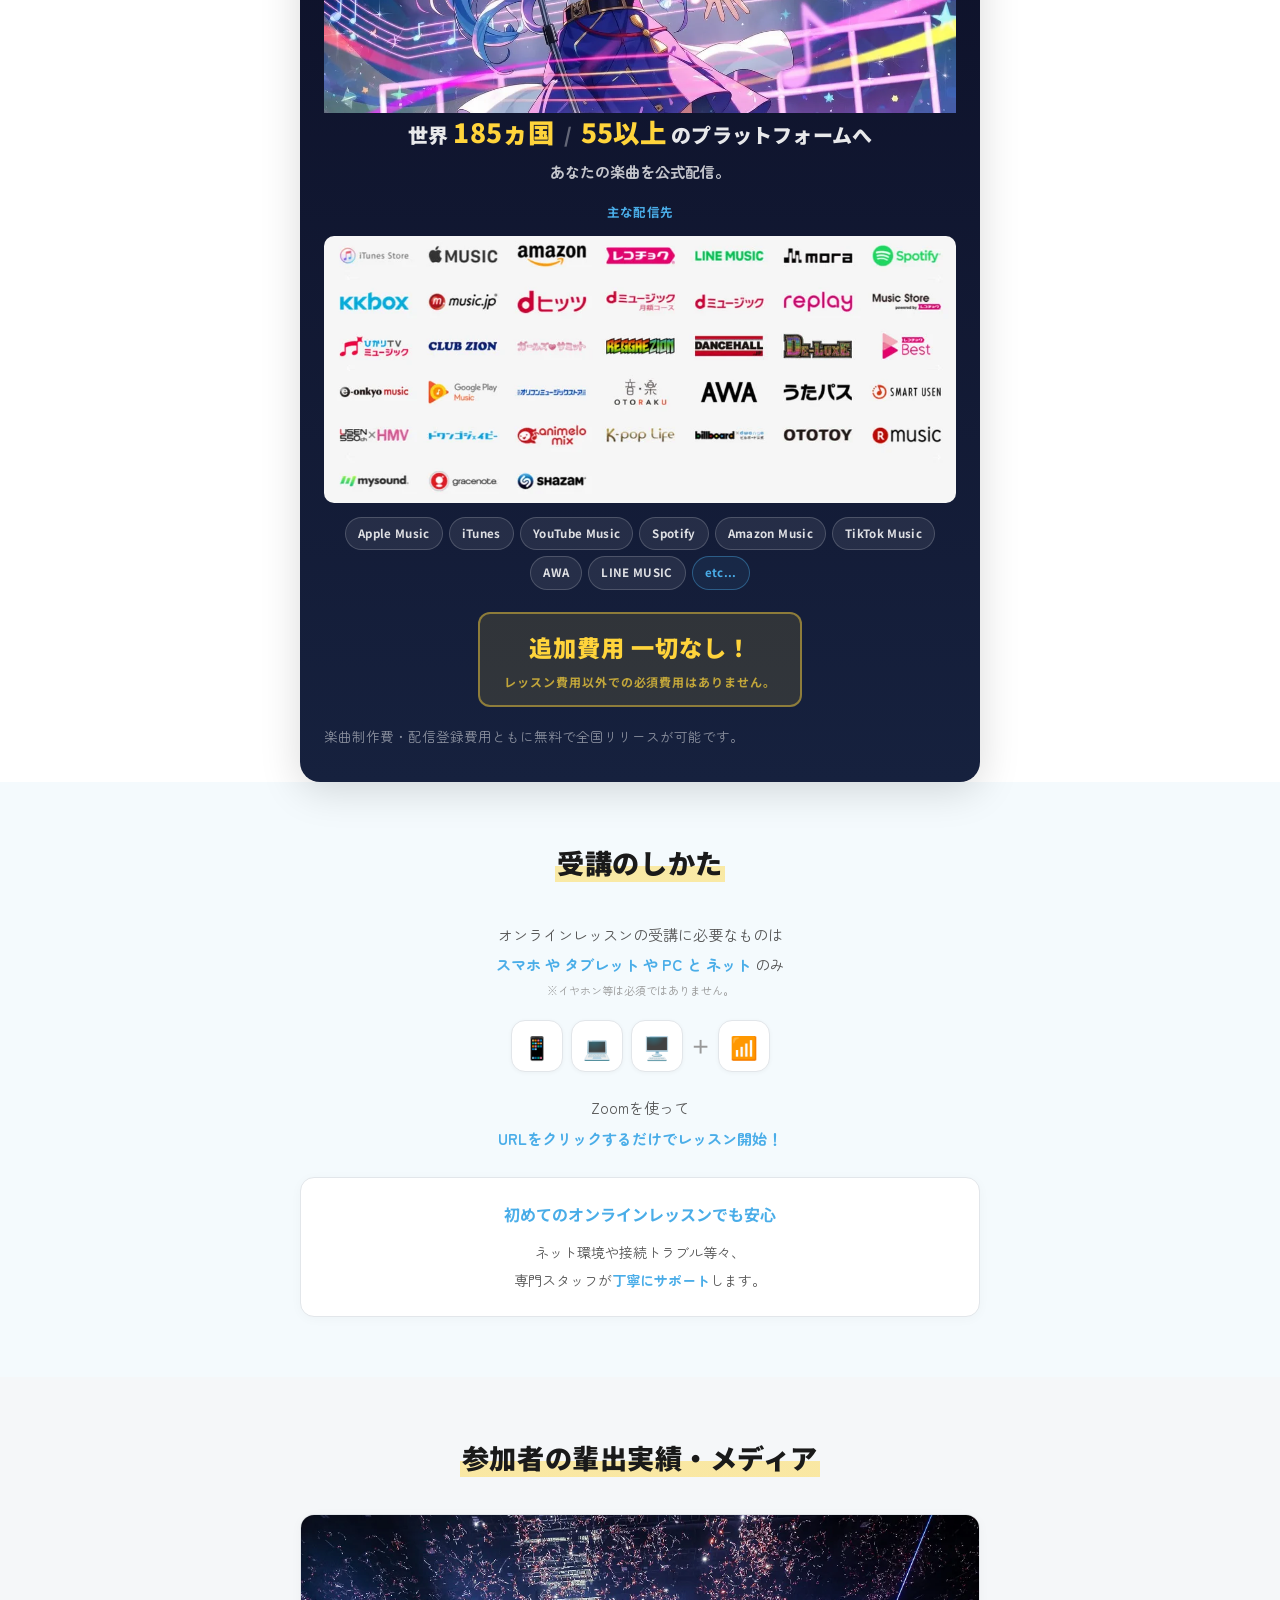
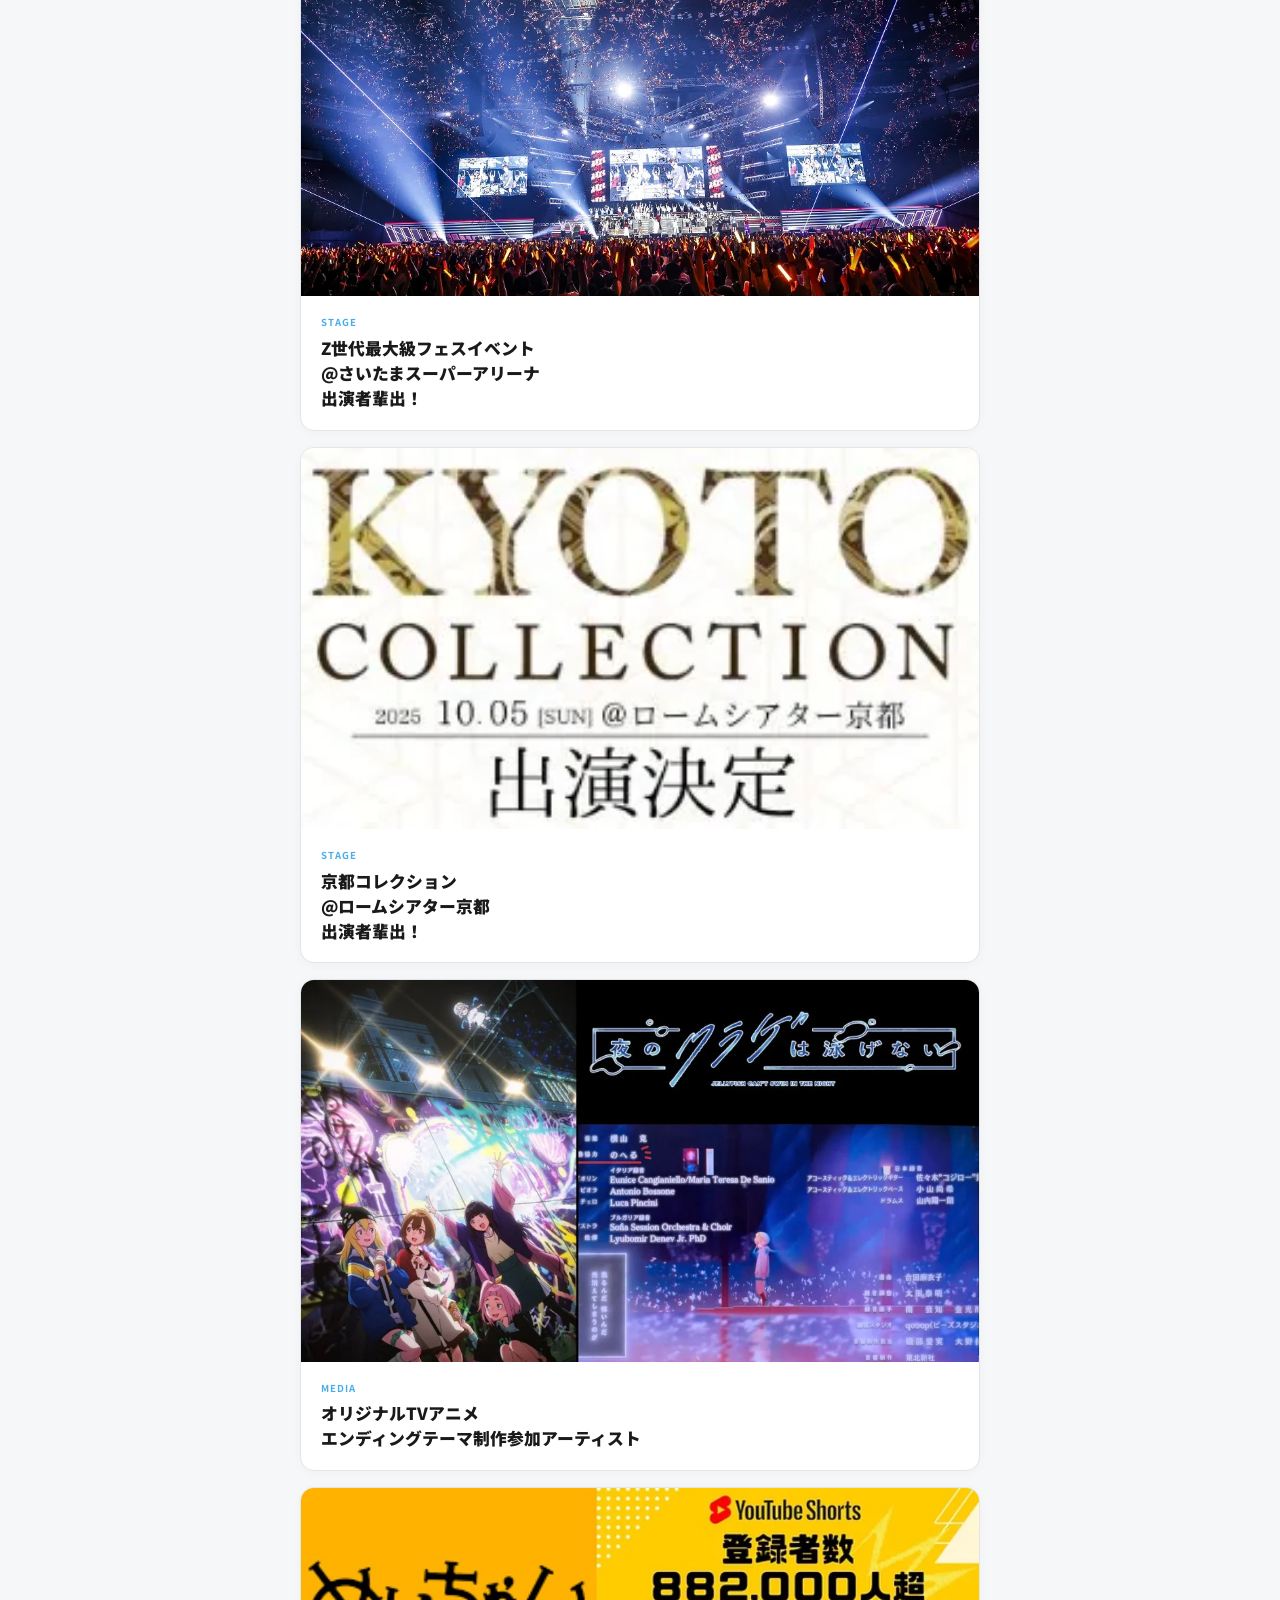
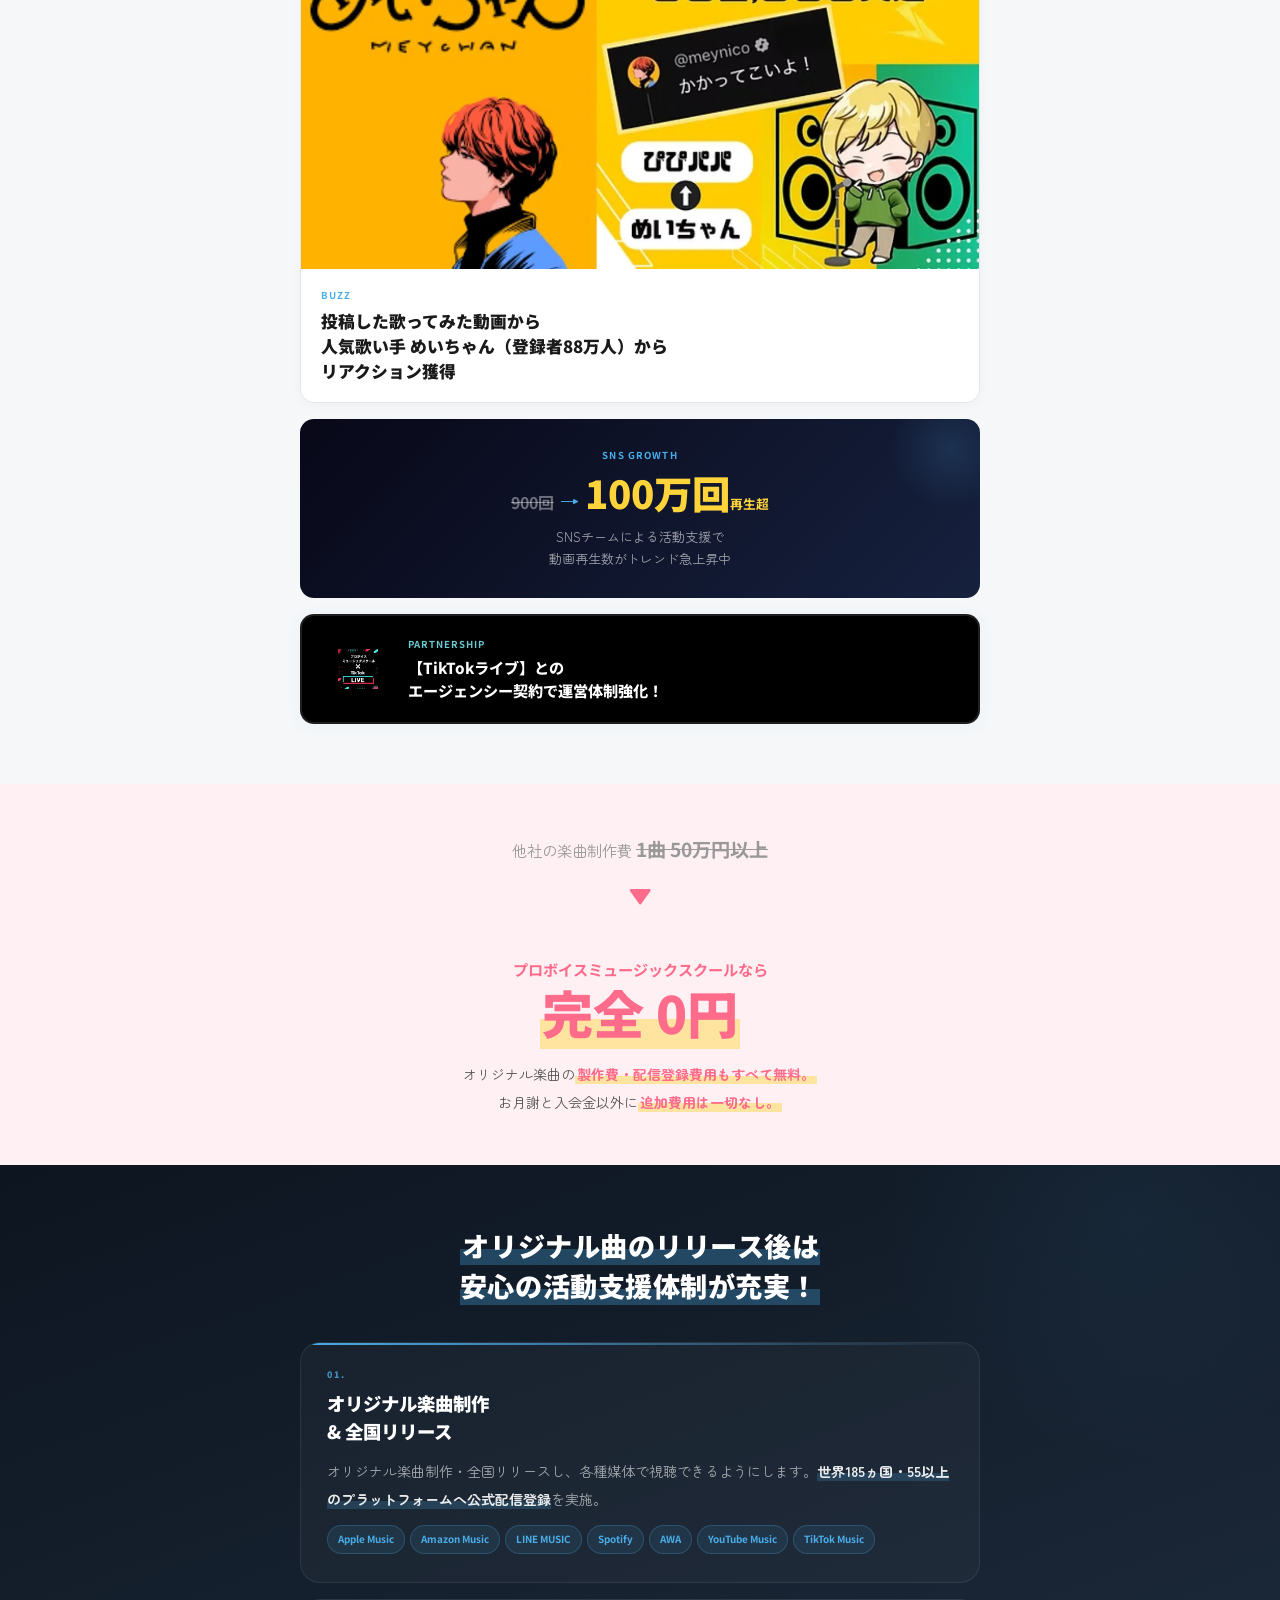
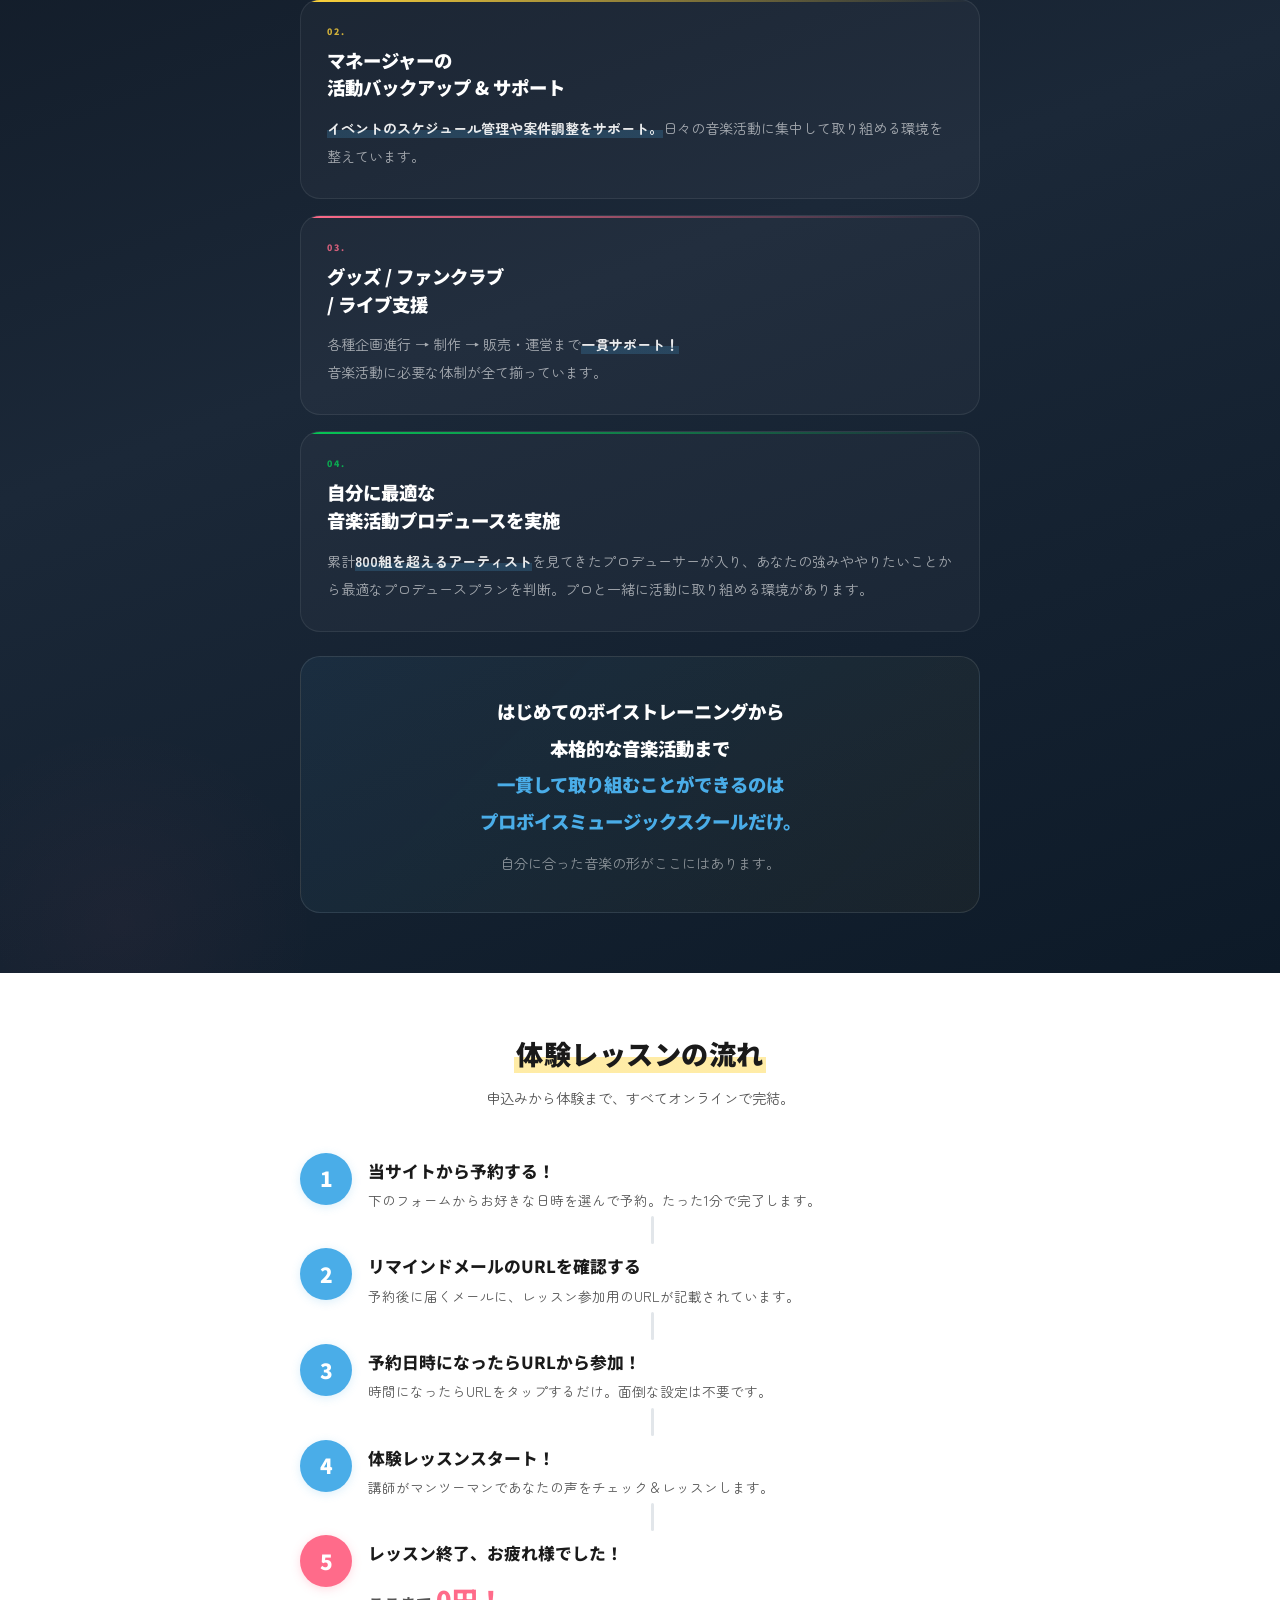
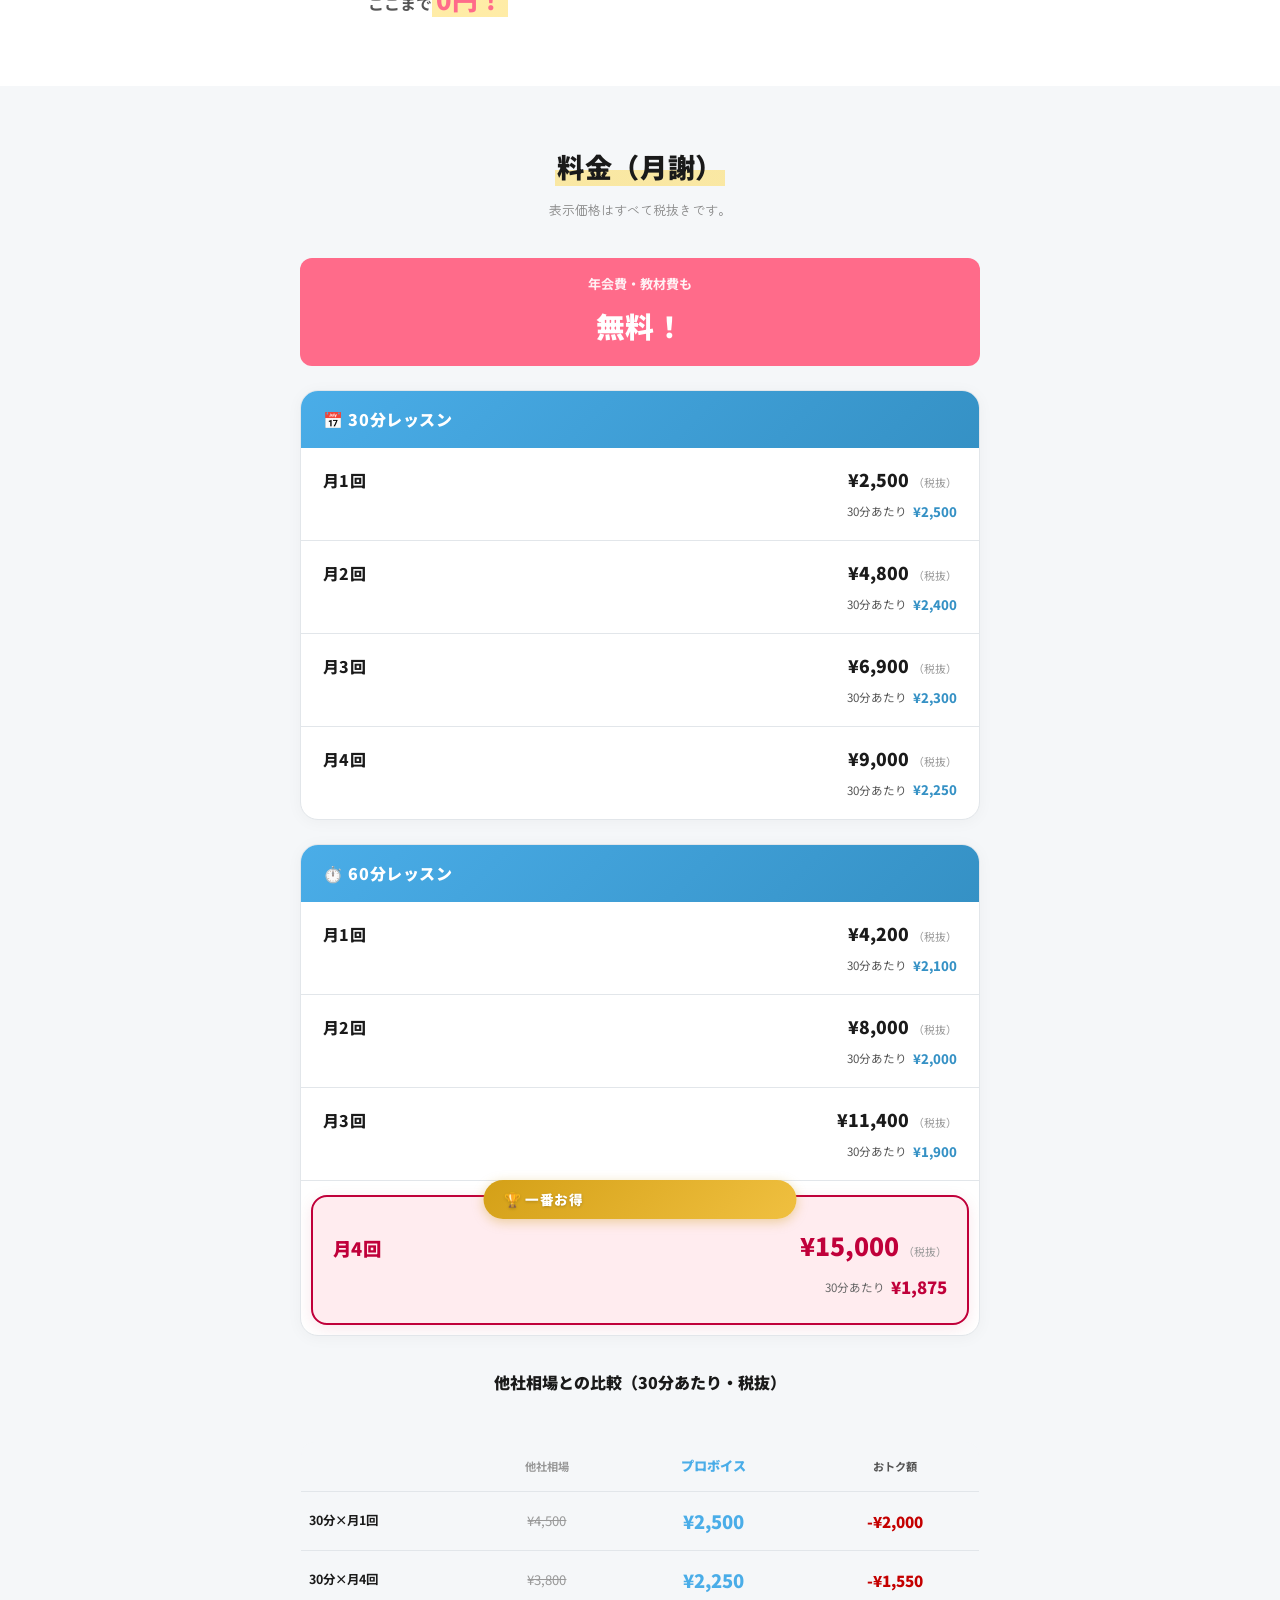
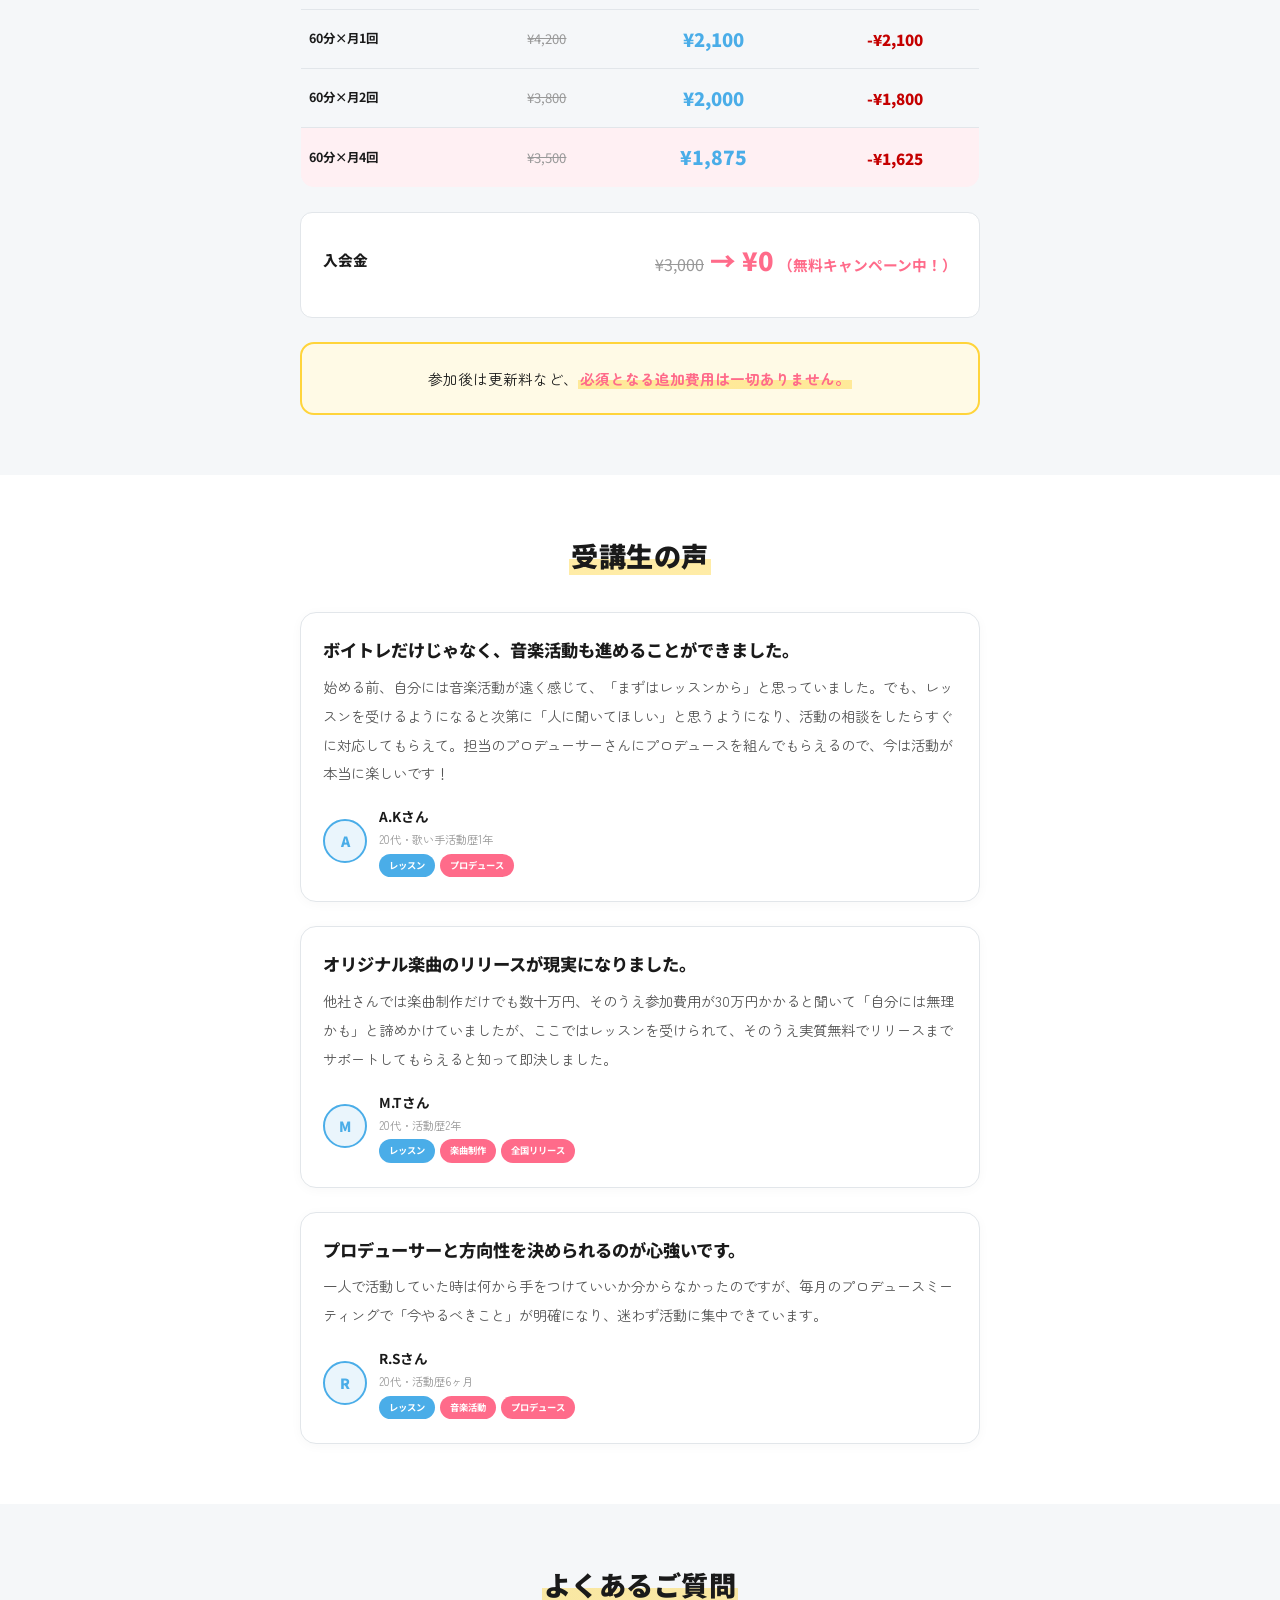
